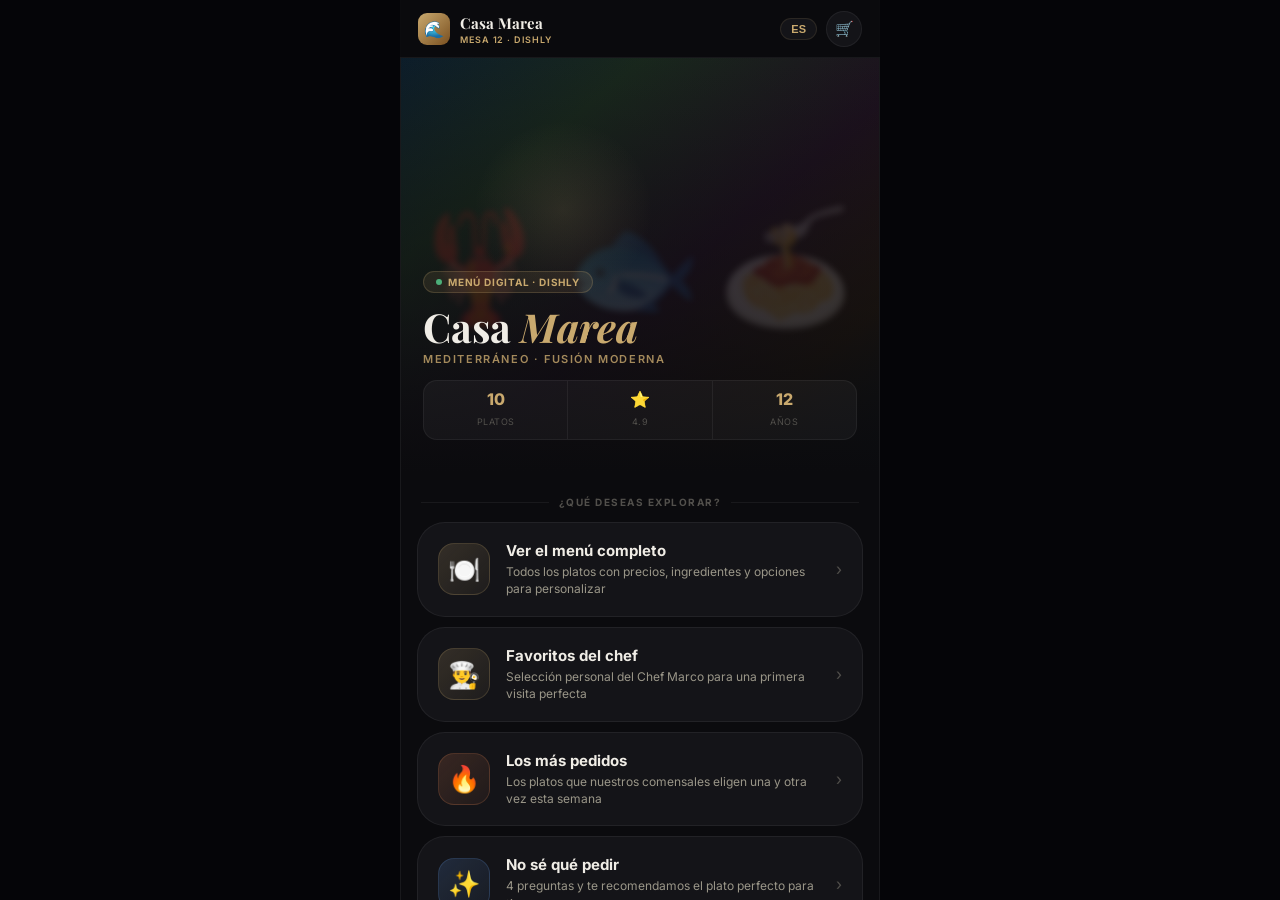
==== index.html @ 5c320f02 "Add files via upload" ====
<!DOCTYPE html>
<html lang="es">
<head>
  <meta charset="UTF-8">
  <meta name="viewport" content="width=device-width, initial-scale=1.0, maximum-scale=1.0, user-scalable=no">
  <title>Dishly · Casa Marea — Pitch</title>
  <link rel="preconnect" href="https://fonts.googleapis.com">
  <link href="https://fonts.googleapis.com/css2?family=Inter:wght@300;400;500;600;700;800&family=Playfair+Display:ital,wght@0,600;0,700;1,600;1,700&display=swap" rel="stylesheet">
  <style>
    :root {
      --bg:       #0B0B0E;
      --card:     #141418;
      --hover:    #1A1A20;
      --raised:   #1E1E26;
      --gold:     #C9A96E;
      --gold-lt:  #DFC08C;
      --gold-dk:  #A07840;
      --t1:       #F0EDE6;
      --t2:       #9A9688;
      --t3:       #52504C;
      --green:    #4CAF79;
      --orange:   #E08050;
      --red:      #E05C5C;
      --blue:     #6096E0;
      --bdr:      rgba(201,169,110,0.13);
      --bdr-s:    rgba(255,255,255,0.06);
      --shadow:   0 6px 28px rgba(0,0,0,0.5);
      --rsm: 8px; --rmd: 14px; --rlg: 20px; --rxl: 28px;
      --ease:   cubic-bezier(0.4,0,0.2,1);
      --spring: cubic-bezier(0.34,1.4,0.64,1);
      --hh: 58px;
      --mw: 480px;
    }
    *, *::before, *::after { margin:0; padding:0; box-sizing:border-box; }
    html { -webkit-tap-highlight-color:transparent; }
    body {
      font-family:'Inter',-apple-system,BlinkMacSystemFont,sans-serif;
      background:var(--bg); color:var(--t1);
      min-height:100vh; overflow-x:hidden;
    }

    /* ── App shell ── */
    .app {
      max-width:var(--mw); margin:0 auto;
      min-height:100vh; position:relative;
      background:var(--bg); overflow:hidden;
    }
    @media(min-width:600px) {
      .app { border-left:1px solid var(--bdr-s); border-right:1px solid var(--bdr-s); }
      body { background:#050508; }
    }

    /* ── Header ── */
    .hdr {
      position:fixed; top:0; left:50%; transform:translateX(-50%);
      width:100%; max-width:var(--mw); height:var(--hh);
      background:rgba(11,11,14,0.94);
      backdrop-filter:blur(24px); -webkit-backdrop-filter:blur(24px);
      border-bottom:1px solid var(--bdr-s);
      z-index:100; display:flex; align-items:center;
      justify-content:space-between; padding:0 18px;
    }
    .hdr-left { display:flex; align-items:center; gap:10px; cursor:pointer; }
    .hdr-back {
      width:32px; height:32px; border-radius:50%;
      border:1px solid var(--bdr-s); background:none;
      color:var(--t2); font-size:16px; cursor:pointer;
      display:none; align-items:center; justify-content:center;
      transition:all .2s; flex-shrink:0;
    }
    .hdr-back.visible { display:flex; }
    .hdr-back:hover { border-color:var(--gold); color:var(--gold); }
    .hdr-logo {
      width:32px; height:32px; border-radius:9px;
      background:linear-gradient(135deg,#C9A96E,#7A5020);
      display:flex; align-items:center; justify-content:center;
      font-size:16px; flex-shrink:0;
    }
    .hdr-name {
      font-family:'Playfair Display',serif;
      font-size:15px; font-weight:700; color:var(--t1);
    }
    .hdr-sub {
      font-size:9px; font-weight:600; color:var(--gold);
      letter-spacing:.9px; text-transform:uppercase; margin-top:1px;
    }
    .hdr-right { display:flex; align-items:center; gap:9px; }
    .lang-btn {
      background:var(--card); border:1px solid var(--bdr);
      border-radius:20px; padding:4px 10px;
      font-size:11px; font-weight:700; color:var(--gold);
      cursor:pointer; transition:all .2s;
    }
    .lang-btn:hover { background:var(--gold); color:var(--bg); }
    .cart-btn {
      position:relative; background:var(--card);
      border:1px solid var(--bdr-s); border-radius:50%;
      width:36px; height:36px;
      display:flex; align-items:center; justify-content:center;
      cursor:pointer; font-size:15px; transition:all .2s;
    }
    .cart-btn:hover { border-color:var(--gold); }
    .cart-badge {
      position:absolute; top:-4px; right:-4px;
      background:var(--gold); color:var(--bg);
      font-size:9px; font-weight:800;
      width:16px; height:16px; border-radius:50%;
      display:none; align-items:center; justify-content:center;
    }
    .cart-badge.on { display:flex; animation:pop .3s var(--spring); }

    /* ── Page system ── */
    .page {
      position:absolute; inset:0;
      padding-top:var(--hh); padding-bottom:20px;
      overflow-y:auto; overflow-x:hidden;
      transition:transform .32s var(--ease), opacity .32s var(--ease);
      min-height:100vh;
      -webkit-overflow-scrolling:touch;
    }
    .page.hidden       { transform:translateX(100%); opacity:0; pointer-events:none; }
    .page.hidden-left  { transform:translateX(-30%); opacity:0; pointer-events:none; }
    .page.active       { transform:translateX(0);   opacity:1; pointer-events:all; }

    /* ════════════════════════════════════════
       PAGE: INDEX (La carta)
    ════════════════════════════════════════ */
    #page-index {}

    /* Cover hero */
    .cover {
      position:relative; min-height:46vh;
      display:flex; flex-direction:column;
      justify-content:flex-end; padding:0 22px 32px;
      overflow:hidden;
    }
    .cover-bg {
      position:absolute; inset:0;
      background:linear-gradient(140deg,#0d1f2d 0%,#1a2a1e 25%,#1f1220 55%,#251a10 80%,#0f1a20 100%);
    }
    .cover-bg::after {
      content:''; position:absolute; inset:0;
      background:linear-gradient(180deg,rgba(11,11,14,.1) 0%,rgba(11,11,14,.55) 60%,var(--bg) 100%);
    }
    .cover-art {
      position:absolute; inset:0;
      display:flex; align-items:center; justify-content:center;
      font-size:110px; opacity:.14; filter:blur(3px);
      user-select:none; letter-spacing:16px;
    }
    .cover-glow {
      position:absolute; top:15%; left:15%;
      width:180px; height:180px; border-radius:50%;
      background:radial-gradient(circle,rgba(201,169,110,.13) 0%,transparent 70%);
    }
    .cover-content { position:relative; z-index:2; }
    .cover-tag {
      display:inline-flex; align-items:center; gap:6px;
      background:rgba(201,169,110,.1); border:1px solid rgba(201,169,110,.22);
      border-radius:20px; padding:4px 12px;
      font-size:10px; font-weight:700; color:var(--gold);
      letter-spacing:.8px; text-transform:uppercase; margin-bottom:12px;
    }
    .cover-dot { width:6px; height:6px; background:var(--green); border-radius:50%; }
    .cover-title {
      font-family:'Playfair Display',serif;
      font-size:40px; font-weight:700; line-height:1.08;
      color:var(--t1); margin-bottom:4px;
    }
    .cover-title em { color:var(--gold); font-style:italic; }
    .cover-cuisine {
      font-size:11px; font-weight:600; color:var(--gold);
      letter-spacing:1.6px; text-transform:uppercase;
      opacity:.8; margin-bottom:14px;
    }
    .cover-stats {
      display:flex; gap:0;
      background:rgba(255,255,255,.04);
      border:1px solid var(--bdr-s); border-radius:var(--rmd);
      overflow:hidden;
    }
    .cover-stat {
      flex:1; padding:10px 8px; text-align:center;
      border-right:1px solid var(--bdr-s);
    }
    .cover-stat:last-child { border-right:none; }
    .cover-stat-val { font-size:16px; font-weight:800; color:var(--gold); display:block; line-height:1; margin-bottom:2px; }
    .cover-stat-lbl { font-size:9px; color:var(--t3); letter-spacing:.5px; text-transform:uppercase; }

    /* Index label */
    .index-label {
      padding:24px 20px 14px;
      display:flex; align-items:center; gap:10px;
    }
    .index-label-line {
      flex:1; height:1px; background:var(--bdr-s);
    }
    .index-label-text {
      font-size:10px; font-weight:700; color:var(--t3);
      letter-spacing:1.5px; text-transform:uppercase;
      white-space:nowrap;
    }

    /* Option cards — the "carta" */
    .options-list {
      padding:0 16px; display:flex; flex-direction:column; gap:10px;
      padding-bottom:32px;
    }
    .opt-card {
      background:var(--card); border:1px solid var(--bdr-s);
      border-radius:var(--rxl); padding:18px 20px;
      display:flex; align-items:center; gap:16px;
      cursor:pointer; transition:all .22s var(--ease);
      position:relative; overflow:hidden;
      text-decoration:none;
    }
    .opt-card::before {
      content:''; position:absolute;
      inset:0; opacity:0;
      background:linear-gradient(135deg,rgba(201,169,110,.06),rgba(201,169,110,.02));
      transition:opacity .22s;
    }
    .opt-card:hover::before, .opt-card:active::before { opacity:1; }
    .opt-card:hover { border-color:var(--bdr); transform:translateY(-1px); box-shadow:var(--shadow); }
    .opt-card:active { transform:translateY(0) scale(.99); }

    .opt-icon {
      width:52px; height:52px; border-radius:16px;
      display:flex; align-items:center; justify-content:center;
      font-size:26px; flex-shrink:0;
    }
    .opt-icon.gold  { background:linear-gradient(135deg,rgba(201,169,110,.18),rgba(201,169,110,.06)); border:1px solid rgba(201,169,110,.2); }
    .opt-icon.blue  { background:linear-gradient(135deg,rgba(96,150,224,.18),rgba(96,150,224,.06));   border:1px solid rgba(96,150,224,.2); }
    .opt-icon.green { background:linear-gradient(135deg,rgba(76,175,121,.18),rgba(76,175,121,.06));   border:1px solid rgba(76,175,121,.2); }
    .opt-icon.orange{ background:linear-gradient(135deg,rgba(224,128,80,.18),rgba(224,128,80,.06));   border:1px solid rgba(224,128,80,.2); }
    .opt-icon.purple{ background:linear-gradient(135deg,rgba(160,100,224,.18),rgba(160,100,224,.06)); border:1px solid rgba(160,100,224,.2); }

    .opt-text { flex:1; }
    .opt-title { font-size:15px; font-weight:700; color:var(--t1); margin-bottom:3px; }
    .opt-desc  { font-size:12px; color:var(--t2); line-height:1.45; }

    .opt-arrow {
      font-size:16px; color:var(--t3); flex-shrink:0;
      transition:transform .2s, color .2s;
    }
    .opt-card:hover .opt-arrow { transform:translateX(3px); color:var(--gold); }

    /* Dishly footer on index */
    .index-footer {
      margin:0 16px 24px;
      background:linear-gradient(135deg,rgba(201,169,110,.07),rgba(201,169,110,.02));
      border:1px solid var(--bdr); border-radius:var(--rxl);
      padding:16px 20px; display:flex; align-items:center; gap:14px;
    }
    .index-footer-ic { font-size:22px; }
    .index-footer-text {}
    .index-footer-title { font-size:12px; font-weight:700; color:var(--gold); margin-bottom:2px; }
    .index-footer-sub   { font-size:11px; color:var(--t2); line-height:1.4; }

    /* ════════════════════════════════════════
       PAGE HEADER (back + title)
    ════════════════════════════════════════ */
    .page-header {
      padding:24px 20px 16px;
      border-bottom:1px solid var(--bdr-s);
      margin-bottom:4px;
    }
    .page-lbl  { font-size:10px; font-weight:700; color:var(--gold); letter-spacing:1.5px; text-transform:uppercase; margin-bottom:5px; }
    .page-title{ font-family:'Playfair Display',serif; font-size:24px; font-weight:700; color:var(--t1); line-height:1.2; }
    .page-sub  { font-size:13px; color:var(--t2); line-height:1.6; margin-top:5px; }

    /* ════════════════════════════════════════
       PAGE: MENU
    ════════════════════════════════════════ */
    .cats {
      overflow-x:auto; scrollbar-width:none;
      padding:16px 20px 0; margin-bottom:20px;
    }
    .cats::-webkit-scrollbar { display:none; }
    .cats-inner { display:flex; gap:7px; width:max-content; }
    .cat {
      background:var(--card); border:1px solid var(--bdr-s);
      border-radius:20px; padding:7px 14px;
      font-size:12px; font-weight:500; color:var(--t2);
      cursor:pointer; transition:all .18s var(--ease); white-space:nowrap;
    }
    .cat:hover { border-color:var(--bdr); color:var(--t1); }
    .cat.on { background:var(--gold); border-color:var(--gold); color:#0B0B0E; font-weight:700; }

    .dishes { padding:0 16px 24px; display:grid; gap:14px; }
    @media(min-width:480px) { .dishes { grid-template-columns:1fr 1fr; } }

    .dc {
      background:var(--card); border:1px solid var(--bdr-s);
      border-radius:var(--rlg); overflow:hidden;
      transition:all .22s var(--ease);
    }
    .dc:hover { border-color:var(--bdr); box-shadow:var(--shadow); }
    .dc.sold  { opacity:.48; }
    .dc-img   { width:100%; height:160px; position:relative; overflow:hidden; }
    .dc-img-inner {
      width:100%; height:100%;
      display:flex; align-items:center; justify-content:center;
      font-size:58px; transition:transform .4s var(--ease); user-select:none;
    }
    .dc:hover .dc-img-inner { transform:scale(1.06); }
    .avail-badge {
      position:absolute; top:10px; right:10px;
      border-radius:20px; padding:3px 9px;
      font-size:10px; font-weight:700; letter-spacing:.3px;
    }
    .av-ok   { background:rgba(76,175,121,.18); color:var(--green); border:1px solid rgba(76,175,121,.28); }
    .av-last { background:rgba(224,128,80,.18); color:var(--orange); border:1px solid rgba(224,128,80,.28); }
    .av-sold { background:rgba(224,92,92,.18);  color:var(--red);    border:1px solid rgba(224,92,92,.28); }
    .dc-body { padding:13px; }
    .dc-tags { display:flex; flex-wrap:wrap; gap:5px; margin-bottom:8px; }
    .dtag { font-size:9px; font-weight:700; padding:3px 7px; border-radius:5px; letter-spacing:.4px; text-transform:uppercase; }
    .t-chef  { background:rgba(201,169,110,.14); color:var(--gold);   border:1px solid rgba(201,169,110,.28); }
    .t-pop   { background:rgba(224,128,80,.14);  color:var(--orange); border:1px solid rgba(224,128,80,.28); }
    .t-hot   { background:rgba(224,80,80,.14);   color:#E05050;       border:1px solid rgba(224,80,80,.28); }
    .t-gf    { background:rgba(76,175,121,.14);  color:var(--green);  border:1px solid rgba(76,175,121,.28); }
    .t-veg   { background:rgba(130,200,90,.14);  color:#82C85A;       border:1px solid rgba(130,200,90,.28); }
    .t-new   { background:rgba(96,150,224,.14);  color:var(--blue);   border:1px solid rgba(96,150,224,.28); }
    .dc-name { font-family:'Playfair Display',serif; font-size:16px; font-weight:700; color:var(--t1); margin-bottom:4px; line-height:1.2; }
    .dc-desc { font-size:12px; color:var(--t2); line-height:1.5; margin-bottom:12px; }
    .dc-foot { display:flex; align-items:center; justify-content:space-between; }
    .dc-price{ font-size:18px; font-weight:700; color:var(--gold); }
    .dc-price sub { font-size:10px; font-weight:400; color:var(--t2); vertical-align:baseline; }
    .dc-acts { display:flex; gap:7px; }
    .btn-ghost-sm {
      background:none; border:1px solid var(--bdr-s); color:var(--t2);
      border-radius:var(--rsm); padding:7px 11px;
      font-size:11px; font-weight:500; cursor:pointer;
      transition:all .18s; font-family:inherit;
    }
    .btn-ghost-sm:hover { border-color:var(--gold); color:var(--gold); }
    .btn-gold-sm {
      background:var(--gold); border:none; color:#0B0B0E;
      border-radius:var(--rsm); padding:7px 13px;
      font-size:11px; font-weight:800; cursor:pointer;
      transition:all .18s; display:flex; align-items:center; gap:4px; font-family:inherit;
    }
    .btn-gold-sm:hover  { background:var(--gold-lt); }
    .btn-gold-sm:active { transform:scale(.95); }
    .btn-gold-sm:disabled { background:var(--t3); cursor:not-allowed; transform:none; }
    .btn-gold-sm.pulse  { animation:addpulse .35s var(--spring); }
    @keyframes addpulse { 0%{transform:scale(1)} 50%{transform:scale(1.2)} 100%{transform:scale(1)} }

    /* ════════════════════════════════════════
       PAGE: CHEF FAVS
    ════════════════════════════════════════ */
    .chef-banner {
      margin:0 16px 18px;
      background:linear-gradient(135deg,rgba(201,169,110,.1),rgba(201,169,110,.04));
      border:1px solid var(--bdr); border-radius:var(--rxl);
      padding:20px; display:flex; align-items:center; gap:14px;
    }
    .chef-ava {
      width:50px; height:50px; border-radius:50%; flex-shrink:0;
      background:linear-gradient(135deg,#C9A96E,#7A5020);
      display:flex; align-items:center; justify-content:center; font-size:24px;
    }
    .chef-nm  { font-weight:700; font-size:13px; color:var(--t1); margin-bottom:3px; }
    .chef-msg { font-size:11px; color:var(--t2); line-height:1.5; font-style:italic; }
    .chef-dishes { padding:0 16px 24px; display:flex; flex-direction:column; gap:12px; }
    .chef-card {
      background:var(--card); border:1px solid var(--bdr);
      border-radius:var(--rlg); overflow:hidden;
      display:flex; transition:all .22s var(--ease); cursor:pointer;
    }
    .chef-card:hover { border-color:var(--gold-dk); box-shadow:0 4px 20px rgba(201,169,110,.14); transform:translateY(-1px); }
    .chef-card-img {
      width:96px; height:96px; flex-shrink:0;
      display:flex; align-items:center; justify-content:center; font-size:40px;
    }
    .chef-card-body { padding:14px 16px; flex:1; display:flex; flex-direction:column; justify-content:space-between; }
    .chef-card-name { font-family:'Playfair Display',serif; font-size:15px; font-weight:700; color:var(--t1); margin-bottom:3px; }
    .chef-card-desc { font-size:11px; color:var(--t2); line-height:1.45; }
    .chef-card-foot { display:flex; align-items:center; justify-content:space-between; margin-top:10px; }
    .chef-card-price{ font-size:16px; font-weight:700; color:var(--gold); }

    /* ════════════════════════════════════════
       PAGE: POPULAR
    ════════════════════════════════════════ */
    .popular-grid { padding:0 16px 24px; display:grid; grid-template-columns:1fr 1fr; gap:12px; }
    .pop-card {
      background:var(--card); border:1px solid var(--bdr-s);
      border-radius:var(--rmd); overflow:hidden;
      cursor:pointer; transition:all .22s var(--ease);
    }
    .pop-card:hover { border-color:var(--bdr); transform:translateY(-2px); }
    .pop-img  { height:100px; display:flex; align-items:center; justify-content:center; font-size:46px; }
    .pop-body { padding:10px 12px 12px; }
    .pop-rank { font-size:9px; font-weight:800; color:var(--gold); letter-spacing:.8px; text-transform:uppercase; margin-bottom:3px; }
    .pop-name { font-size:13px; font-weight:700; color:var(--t1); margin-bottom:4px; line-height:1.2; }
    .pop-price{ font-size:14px; font-weight:700; color:var(--gold); }
    .pop-add  { display:block; width:100%; background:none; border:1px solid var(--bdr-s); border-radius:var(--rsm); padding:7px; font-size:11px; font-weight:600; color:var(--t2); cursor:pointer; transition:all .18s; margin-top:8px; font-family:inherit; }
    .pop-add:hover { border-color:var(--gold); color:var(--gold); }

    /* ════════════════════════════════════════
       PAGE: RECOMMENDATION
    ════════════════════════════════════════ */
    .rec-wrap { padding:0 16px 32px; }
    .rec-intro {
      background:linear-gradient(135deg,rgba(201,169,110,.08),rgba(201,169,110,.03));
      border:1px solid var(--bdr); border-radius:var(--rxl);
      padding:22px; margin-bottom:24px; text-align:center;
    }
    .rec-intro-ic   { font-size:36px; display:block; margin-bottom:10px; }
    .rec-intro-title{ font-family:'Playfair Display',serif; font-size:20px; font-weight:700; color:var(--t1); margin-bottom:6px; }
    .rec-intro-sub  { font-size:13px; color:var(--t2); line-height:1.6; }
    .rec-prog { display:flex; gap:5px; margin-bottom:24px; }
    .rec-dot  { flex:1; height:3px; border-radius:3px; background:var(--card); transition:background .3s; }
    .rec-dot.done { background:var(--gold); }
    .rec-step { display:none; }
    .rec-step.on { display:block; animation:slideIn .3s var(--ease); }
    @keyframes slideIn { from{opacity:0;transform:translateY(10px)} to{opacity:1;transform:translateY(0)} }
    .rec-q    { font-family:'Playfair Display',serif; font-size:21px; font-weight:700; color:var(--t1); line-height:1.25; margin-bottom:6px; }
    .rec-hint { font-size:13px; color:var(--t2); margin-bottom:20px; }
    .opts     { display:grid; grid-template-columns:1fr 1fr; gap:9px; }
    .opt-btn  {
      background:var(--card); border:2px solid var(--bdr-s);
      border-radius:var(--rmd); padding:14px 10px;
      cursor:pointer; transition:all .2s var(--ease);
      text-align:center; font-family:inherit;
    }
    .opt-btn:hover { border-color:var(--bdr); background:var(--hover); }
    .opt-btn.on    { border-color:var(--gold); background:rgba(201,169,110,.08); }
    .opt-ic { font-size:24px; display:block; margin-bottom:6px; }
    .opt-lb { font-size:12px; font-weight:600; color:var(--t1); }
    .rec-nav { display:flex; gap:10px; margin-top:22px; }
    .btn-back-rec {
      background:none; border:1px solid var(--bdr-s);
      border-radius:var(--rmd); padding:12px 16px;
      font-size:13px; font-weight:500; color:var(--t2);
      cursor:pointer; transition:all .18s; font-family:inherit;
    }
    .btn-back-rec:hover { border-color:var(--bdr); color:var(--t1); }
    .btn-next {
      flex:1; background:var(--gold); border:none;
      border-radius:var(--rmd); padding:13px;
      font-size:14px; font-weight:700; color:#0B0B0E;
      cursor:pointer; transition:all .2s; font-family:inherit;
    }
    .btn-next:hover { background:var(--gold-lt); }
    .rec-results { display:none; }
    .rec-results.on { display:block; animation:slideIn .35s var(--ease); }
    .res-hdr { text-align:center; padding:6px 0 20px; }
    .res-em  { font-size:42px; display:block; margin-bottom:10px; }
    .res-ttl { font-family:'Playfair Display',serif; font-size:20px; font-weight:700; color:var(--t1); margin-bottom:6px; }
    .res-sub { font-size:13px; color:var(--t2); line-height:1.6; }
    .res-card {
      background:var(--card); border:1px solid var(--bdr);
      border-radius:var(--rlg); padding:14px;
      display:flex; gap:12px; margin-bottom:10px; align-items:flex-start;
    }
    .res-img   { width:56px; height:56px; border-radius:var(--rsm); flex-shrink:0; display:flex; align-items:center; justify-content:center; font-size:32px; }
    .res-info  { flex:1; }
    .res-match { font-size:10px; font-weight:700; color:var(--gold); letter-spacing:.5px; margin-bottom:3px; }
    .res-nm    { font-family:'Playfair Display',serif; font-size:15px; font-weight:700; color:var(--t1); margin-bottom:3px; }
    .res-why   { font-size:11px; color:var(--t2); line-height:1.5; }
    .res-price { font-size:13px; font-weight:700; color:var(--gold); margin-top:6px; }
    .btn-retry {
      width:100%; background:none; border:1px solid var(--bdr-s);
      border-radius:var(--rlg); padding:13px;
      font-size:13px; font-weight:600; color:var(--t2);
      cursor:pointer; transition:all .18s; font-family:inherit; margin-top:8px;
    }
    .btn-retry:hover { border-color:var(--gold); color:var(--gold); }

    /* ════════════════════════════════════════
       PAGE: DISHLY (business)
    ════════════════════════════════════════ */
    .biz-content { padding:0 16px 32px; }
    .biz-intro { text-align:center; padding:10px 0 24px; }
    .biz-brand { font-size:12px; font-weight:800; color:var(--gold); letter-spacing:2px; text-transform:uppercase; display:block; margin-bottom:10px; }
    .biz-tagline { font-family:'Playfair Display',serif; font-size:22px; font-weight:700; color:var(--t1); margin-bottom:10px; line-height:1.2; }
    .biz-sub { font-size:13px; color:var(--t2); line-height:1.65; }
    .feats { display:grid; grid-template-columns:1fr 1fr; gap:10px; margin:20px 0 24px; }
    .feat { background:var(--card); border:1px solid var(--bdr-s); border-radius:var(--rmd); padding:15px; }
    .feat-ic  { font-size:22px; display:block; margin-bottom:7px; }
    .feat-ttl { font-size:13px; font-weight:700; color:var(--t1); margin-bottom:4px; }
    .feat-dsc { font-size:11px; color:var(--t2); line-height:1.5; }
    .biz-cta {
      background:linear-gradient(135deg,rgba(201,169,110,.1),rgba(201,169,110,.04));
      border:1px solid var(--bdr); border-radius:var(--rxl); padding:24px; text-align:center;
    }
    .biz-cta-title{ font-size:16px; font-weight:700; color:var(--t1); margin-bottom:7px; }
    .biz-cta-sub  { font-size:13px; color:var(--t2); line-height:1.6; margin-bottom:16px; }
    .biz-badge { display:inline-flex; align-items:center; gap:7px; background:rgba(201,169,110,.08); border:1px solid var(--bdr); border-radius:20px; padding:8px 16px; font-size:11px; font-weight:700; color:var(--gold); letter-spacing:.5px; }

    /* ════════════════════════════════════════
       BUTTONS
    ════════════════════════════════════════ */
    .btn-primary {
      display:flex; align-items:center; justify-content:center; gap:8px;
      width:100%; background:var(--gold); border:none; color:#0B0B0E;
      border-radius:var(--rlg); padding:15px 22px;
      font-size:15px; font-weight:700; cursor:pointer;
      transition:all .2s var(--ease); font-family:inherit;
    }
    .btn-primary:hover { background:var(--gold-lt); transform:translateY(-1px); }

    /* ════════════════════════════════════════
       MODAL
    ════════════════════════════════════════ */
    .m-ov {
      position:fixed; inset:0; background:rgba(0,0,0,.82);
      z-index:200; display:none; align-items:flex-end; justify-content:center;
    }
    .m-ov.on { display:flex; animation:ovIn .22s var(--ease); }
    @keyframes ovIn { from{opacity:0} to{opacity:1} }
    .m-sheet {
      background:var(--card); border-radius:var(--rxl) var(--rxl) 0 0;
      width:100%; max-width:var(--mw); max-height:92vh; overflow-y:auto;
      animation:shUp .35s var(--spring);
    }
    @keyframes shUp { from{transform:translateY(100%)} to{transform:translateY(0)} }
    .m-handle { width:36px; height:4px; background:rgba(255,255,255,.12); border-radius:2px; margin:12px auto 0; }
    .m-d-img   { height:200px; display:flex; align-items:center; justify-content:center; font-size:76px; position:relative; }
    .m-close   { position:absolute; top:12px; right:12px; width:32px; height:32px; border-radius:50%; background:rgba(0,0,0,.5); border:none; color:#fff; font-size:17px; cursor:pointer; display:flex; align-items:center; justify-content:center; }
    .m-body    { padding:18px 22px 40px; }
    .m-meta    { display:flex; align-items:flex-start; justify-content:space-between; margin-bottom:12px; }
    .m-name    { font-family:'Playfair Display',serif; font-size:21px; font-weight:700; color:var(--t1); flex:1; margin-right:12px; line-height:1.2; }
    .m-price   { font-size:21px; font-weight:700; color:var(--gold); white-space:nowrap; }
    .m-desc    { font-size:13px; color:var(--t2); line-height:1.65; margin-bottom:18px; }
    .m-lbl     { font-size:10px; font-weight:700; color:var(--t3); letter-spacing:1.2px; text-transform:uppercase; margin-bottom:9px; }
    .chips     { display:flex; flex-wrap:wrap; gap:6px; margin-bottom:18px; }
    .chip      { border-radius:20px; padding:5px 12px; font-size:11px; color:var(--t2); background:var(--raised); border:1px solid var(--bdr-s); }
    .chip.alg  { background:rgba(224,92,92,.08); color:var(--red); border-color:rgba(224,92,92,.2); }
    .m-pills   { display:flex; gap:9px; margin-bottom:18px; }
    .mpill     { flex:1; background:var(--raised); border:1px solid var(--bdr-s); border-radius:var(--rsm); padding:9px 10px; text-align:center; }
    .mpill-lbl { font-size:9px; color:var(--t3); text-transform:uppercase; letter-spacing:.6px; margin-bottom:3px; }
    .mpill-val { font-size:12px; font-weight:600; color:var(--t1); }
    .c-opts    { display:flex; flex-direction:column; gap:7px; margin-bottom:18px; }
    .c-opt     { display:flex; align-items:center; gap:10px; background:var(--raised); border:1px solid var(--bdr-s); border-radius:var(--rsm); padding:11px 13px; cursor:pointer; transition:border-color .18s; }
    .c-opt:hover { border-color:var(--gold); }
    .c-opt input { accent-color:var(--gold); width:15px; height:15px; }
    .c-opt-lbl { font-size:12px; color:var(--t2); }
    .pairing   { background:linear-gradient(135deg,rgba(201,169,110,.09),rgba(201,169,110,.03)); border:1px solid var(--bdr); border-radius:var(--rmd); padding:13px 15px; margin-bottom:22px; }
    .pairing-lbl { font-size:10px; font-weight:700; color:var(--gold); letter-spacing:.8px; text-transform:uppercase; margin-bottom:5px; }
    .pairing-txt { font-size:12px; color:var(--t2); line-height:1.55; }
    .btn-add-full { width:100%; background:var(--gold); border:none; border-radius:var(--rlg); padding:16px; font-size:15px; font-weight:700; color:#0B0B0E; cursor:pointer; transition:all .2s; font-family:inherit; }
    .btn-add-full:hover { background:var(--gold-lt); }

    /* ════════════════════════════════════════
       CART
    ════════════════════════════════════════ */
    .cart-ov { position:fixed; inset:0; background:rgba(0,0,0,.75); z-index:300; display:none; align-items:flex-end; justify-content:center; }
    .cart-ov.on { display:flex; animation:ovIn .22s; }
    .cart-draw { background:var(--card); border-radius:var(--rxl) var(--rxl) 0 0; width:100%; max-width:var(--mw); max-height:82vh; overflow-y:auto; padding:18px 20px 40px; animation:shUp .3s var(--spring); }
    .cart-hdr  { display:flex; align-items:center; justify-content:space-between; margin-bottom:18px; padding-bottom:14px; border-bottom:1px solid var(--bdr-s); }
    .cart-ttl  { font-family:'Playfair Display',serif; font-size:19px; font-weight:700; color:var(--t1); }
    .cart-x    { width:30px; height:30px; background:var(--raised); border:1px solid var(--bdr-s); border-radius:50%; display:flex; align-items:center; justify-content:center; cursor:pointer; font-size:15px; color:var(--t2); }
    .cart-empty-wrap { text-align:center; padding:36px 0; }
    .cart-empty-ic { font-size:44px; display:block; margin-bottom:11px; }
    .cart-empty-tx { font-size:14px; color:var(--t2); }
    .cart-items { display:flex; flex-direction:column; gap:9px; margin-bottom:18px; }
    .ci        { display:flex; align-items:center; gap:11px; background:var(--raised); border:1px solid var(--bdr-s); border-radius:var(--rmd); padding:11px; }
    .ci-img    { font-size:28px; flex-shrink:0; }
    .ci-info   { flex:1; }
    .ci-nm     { font-size:13px; font-weight:600; color:var(--t1); margin-bottom:3px; }
    .ci-pr     { font-size:12px; font-weight:600; color:var(--gold); }
    .ci-qty    { display:flex; align-items:center; gap:7px; }
    .qty-btn   { width:26px; height:26px; border-radius:50%; border:1px solid var(--bdr); background:none; color:var(--t1); font-size:14px; cursor:pointer; display:flex; align-items:center; justify-content:center; transition:all .18s; }
    .qty-btn:hover { border-color:var(--gold); color:var(--gold); }
    .qty-n     { font-size:13px; font-weight:600; color:var(--t1); min-width:18px; text-align:center; }
    .cart-sum  { border-top:1px solid var(--bdr-s); padding-top:14px; margin-bottom:16px; }
    .csum-row  { display:flex; justify-content:space-between; font-size:13px; color:var(--t2); margin-bottom:7px; }
    .csum-row.tot { font-size:17px; font-weight:700; color:var(--t1); margin-top:10px; }
    .csum-row.tot span:last-child { color:var(--gold); }
    .btn-checkout { width:100%; background:var(--gold); border:none; border-radius:var(--rlg); padding:16px; font-size:15px; font-weight:700; color:#0B0B0E; cursor:pointer; transition:all .2s; font-family:inherit; margin-bottom:9px; }
    .btn-checkout:hover { background:var(--gold-lt); }
    .cart-disc { font-size:10px; color:var(--t3); text-align:center; line-height:1.55; }

    /* ════════════════════════════════════════
       PAYMENT & TOAST
    ════════════════════════════════════════ */
    #pay-screen { position:fixed; inset:0; background:var(--bg); z-index:400; display:none; flex-direction:column; align-items:center; justify-content:center; text-align:center; padding:40px 30px; }
    #pay-screen.on { display:flex; animation:slideIn .4s var(--ease); }
    .pay-ic  { font-size:68px; margin-bottom:18px; }
    .pay-ttl { font-family:'Playfair Display',serif; font-size:24px; font-weight:700; color:var(--t1); margin-bottom:10px; }
    .pay-tx  { font-size:14px; color:var(--t2); line-height:1.65; margin-bottom:22px; }
    .pay-box { background:var(--card); border:1px solid var(--bdr); border-radius:var(--rlg); padding:16px 20px; font-size:12px; color:var(--t2); line-height:1.6; margin-bottom:24px; max-width:320px; }
    .pay-box strong { color:var(--t1); }

    .toast { position:fixed; top:70px; left:50%; z-index:600; transform:translateX(-50%) translateY(-14px); background:#1C1C26; border:1px solid var(--bdr); border-radius:30px; padding:10px 18px; display:flex; align-items:center; gap:9px; font-size:12px; font-weight:600; color:var(--t1); opacity:0; pointer-events:none; white-space:nowrap; transition:all .28s var(--spring); box-shadow:0 8px 24px rgba(0,0,0,.5); }
    .toast.on { opacity:1; transform:translateX(-50%) translateY(0); }

    @keyframes pop   { from{transform:scale(0)} to{transform:scale(1)} }
    @keyframes shake {
      0%,100%{transform:translateX(0)}
      20%{transform:translateX(-6px)}
      40%{transform:translateX(6px)}
      60%{transform:translateX(-4px)}
      80%{transform:translateX(4px)}
    }

    /* ════════════════════════════════════════
       PAGE: DISHLY — PITCH COMERCIAL
    ════════════════════════════════════════ */
    .biz-hero {
      background:linear-gradient(160deg,rgba(160,100,224,.12),rgba(201,169,110,.08),rgba(160,100,224,.04));
      border-bottom:1px solid var(--bdr-s);
      padding:28px 20px 26px; text-align:center;
    }
    .biz-hero-badge {
      display:inline-flex; align-items:center; gap:6px;
      background:rgba(160,100,224,.12); border:1px solid rgba(160,100,224,.28);
      border-radius:20px; padding:5px 14px;
      font-size:10px; font-weight:700; color:#c084fc;
      letter-spacing:.8px; text-transform:uppercase; margin-bottom:14px;
    }
    .biz-hero-title {
      font-family:'Playfair Display',serif;
      font-size:22px; font-weight:700; color:var(--t1);
      line-height:1.22; margin-bottom:10px;
    }
    .biz-hero-sub {
      font-size:13px; color:var(--t2); line-height:1.65; margin-bottom:20px;
    }
    .pitch-block { padding:22px 20px 0; }
    .pitch-label {
      font-size:9px; font-weight:800; color:var(--gold);
      letter-spacing:1.8px; text-transform:uppercase; margin-bottom:6px;
    }
    .pitch-title {
      font-family:'Playfair Display',serif;
      font-size:18px; font-weight:700; color:var(--t1);
      line-height:1.25; margin-bottom:10px;
    }
    .pitch-text { font-size:13px; color:var(--t2); line-height:1.65; }
    .pitch-divider { height:1px; background:var(--bdr-s); margin:22px 20px 0; }
    .prob-list { display:flex; flex-direction:column; gap:8px; margin-top:4px; }
    .prob-item {
      display:flex; align-items:flex-start; gap:10px;
      background:var(--card); border:1px solid rgba(224,92,92,.14);
      border-radius:var(--rmd); padding:12px 14px;
    }
    .prob-icon { font-size:16px; flex-shrink:0; margin-top:1px; }
    .prob-text { font-size:12px; color:var(--t2); line-height:1.5; }
    .feature-wrap { display:flex; flex-wrap:wrap; gap:7px; margin-top:4px; }
    .ftag {
      background:var(--card); border:1px solid var(--bdr-s);
      border-radius:20px; padding:5px 12px;
      font-size:11px; font-weight:500; color:var(--t2);
    }
    .ftag.active {
      background:rgba(201,169,110,.08); border-color:rgba(201,169,110,.25);
      color:var(--gold);
    }
    .integration-note {
      background:rgba(96,150,224,.07); border:1px solid rgba(96,150,224,.2);
      border-radius:var(--rmd); padding:13px 15px; margin-top:14px;
      font-size:11px; color:var(--t2); line-height:1.6;
    }
    .integration-note strong { color:var(--blue); }
    .benefit-list { display:flex; flex-direction:column; gap:12px; margin-top:4px; }
    .benefit-item { display:flex; align-items:flex-start; gap:10px; }
    .benefit-ic { color:var(--green); font-size:15px; flex-shrink:0; margin-top:2px; font-weight:700; }
    .benefit-text { font-size:13px; color:var(--t1); line-height:1.45; font-weight:600; }
    .benefit-sub  { font-size:11px; color:var(--t2); margin-top:2px; line-height:1.5; }
    .levels-wrap { display:flex; flex-direction:column; gap:10px; margin-top:14px; }
    .level-card {
      background:var(--card); border:1px solid var(--bdr-s);
      border-radius:var(--rlg); overflow:hidden;
    }
    .level-card.featured {
      border-color:rgba(201,169,110,.3);
      background:linear-gradient(135deg,rgba(201,169,110,.06),var(--card));
    }
    .level-hdr {
      padding:13px 16px 10px;
      display:flex; align-items:center; justify-content:space-between;
      border-bottom:1px solid var(--bdr-s);
    }
    .level-name { font-size:14px; font-weight:800; color:var(--t1); }
    .level-badge-tag {
      font-size:9px; font-weight:700; padding:3px 9px;
      border-radius:10px; letter-spacing:.5px; text-transform:uppercase;
    }
    .lbt-base    { background:rgba(150,150,150,.12); color:var(--t2);  border:1px solid var(--bdr-s); }
    .lbt-pro     { background:rgba(201,169,110,.12); color:var(--gold); border:1px solid rgba(201,169,110,.25); }
    .lbt-premium { background:rgba(160,100,224,.12); color:#c084fc;     border:1px solid rgba(160,100,224,.25); }
    .level-items { padding:12px 16px 14px; display:flex; flex-direction:column; gap:6px; }
    .level-item { display:flex; align-items:center; gap:8px; font-size:12px; color:var(--t2); }
    .level-item::before { content:'·'; color:var(--gold); font-size:16px; line-height:1; flex-shrink:0; }
    .steps-list { display:flex; flex-direction:column; gap:0; margin-top:14px; }
    .step-item  { display:flex; gap:14px; padding-bottom:20px; position:relative; }
    .step-item:last-child { padding-bottom:0; }
    .step-num {
      width:30px; height:30px; border-radius:50%; flex-shrink:0;
      background:rgba(201,169,110,.12); border:1px solid rgba(201,169,110,.28);
      display:flex; align-items:center; justify-content:center;
      font-size:12px; font-weight:800; color:var(--gold); position:relative; z-index:1;
    }
    .step-num::after {
      content:''; position:absolute; top:100%; left:50%; transform:translateX(-50%);
      width:1px; height:20px; background:var(--bdr-s);
    }
    .step-item:last-child .step-num::after { display:none; }
    .step-text { font-size:13px; color:var(--t2); line-height:1.55; padding-top:5px; }
    .biz-final-cta {
      margin:22px 16px 36px;
      background:linear-gradient(135deg,rgba(160,100,224,.1),rgba(201,169,110,.07));
      border:1px solid rgba(160,100,224,.22);
      border-radius:var(--rxl); padding:26px 20px; text-align:center;
    }
    .biz-final-title {
      font-family:'Playfair Display',serif;
      font-size:20px; font-weight:700; color:var(--t1);
      line-height:1.25; margin-bottom:8px;
    }
    .biz-final-sub { font-size:13px; color:var(--t2); line-height:1.65; margin-bottom:20px; }
    .btn-secondary {
      display:flex; align-items:center; justify-content:center; gap:8px;
      width:100%; background:none; border:1px solid var(--bdr);
      color:var(--t1); border-radius:var(--rlg); padding:14px 22px;
      font-size:14px; font-weight:600; cursor:pointer;
      transition:all .2s var(--ease); font-family:inherit; margin-top:9px;
    }
    .btn-secondary:hover { border-color:var(--gold); color:var(--gold); }
  </style>
</head>
<body>
<div class="app">

  <!-- ══════════ HEADER ══════════ -->
  <header class="hdr">
    <div class="hdr-left">
      <button class="hdr-back" id="hdr-back" onclick="goIndex()">←</button>
      <div class="hdr-logo" onclick="goIndex()" style="cursor:pointer">🌊</div>
      <div onclick="goIndex()" style="cursor:pointer">
        <div class="hdr-name">Casa Marea</div>
        <div class="hdr-sub" id="hdr-sub">Mesa 12 · Dishly</div>
      </div>
    </div>
    <div class="hdr-right">
      <button class="lang-btn" id="lang-btn" onclick="toggleLang()">ES</button>
      <div class="cart-btn" onclick="openCart()">
        🛒
        <div class="cart-badge" id="cart-badge">0</div>
      </div>
    </div>
  </header>

  <!-- ══════════ PAGE: INDEX ══════════ -->
  <div class="page active" id="page-index">

    <!-- Cover -->
    <div class="cover">
      <div class="cover-bg"></div>
      <div class="cover-art">🦞🐟🍝</div>
      <div class="cover-glow"></div>
      <div class="cover-content">
        <div class="cover-tag"><span class="cover-dot"></span>Menú digital · Dishly</div>
        <h1 class="cover-title">Casa <em>Marea</em></h1>
        <div class="cover-cuisine">Mediterráneo · Fusión moderna</div>
        <div class="cover-stats">
          <div class="cover-stat"><span class="cover-stat-val">10</span><span class="cover-stat-lbl">Platos</span></div>
          <div class="cover-stat"><span class="cover-stat-val">⭐</span><span class="cover-stat-lbl">4.9</span></div>
          <div class="cover-stat"><span class="cover-stat-val">12</span><span class="cover-stat-lbl">Años</span></div>
        </div>
      </div>
    </div>

    <!-- Index divider -->
    <div class="index-label">
      <div class="index-label-line"></div>
      <div class="index-label-text">¿Qué deseas explorar?</div>
      <div class="index-label-line"></div>
    </div>

    <!-- Option cards -->
    <div class="options-list">

      <div class="opt-card" onclick="goPage('page-menu')">
        <div class="opt-icon gold">🍽️</div>
        <div class="opt-text">
          <div class="opt-title">Ver el menú completo</div>
          <div class="opt-desc">Todos los platos con precios, ingredientes y opciones para personalizar</div>
        </div>
        <span class="opt-arrow">›</span>
      </div>

      <div class="opt-card" onclick="goPage('page-chef')">
        <div class="opt-icon gold">👨‍🍳</div>
        <div class="opt-text">
          <div class="opt-title">Favoritos del chef</div>
          <div class="opt-desc">Selección personal del Chef Marco para una primera visita perfecta</div>
        </div>
        <span class="opt-arrow">›</span>
      </div>

      <div class="opt-card" onclick="goPage('page-popular')">
        <div class="opt-icon orange">🔥</div>
        <div class="opt-text">
          <div class="opt-title">Los más pedidos</div>
          <div class="opt-desc">Los platos que nuestros comensales eligen una y otra vez esta semana</div>
        </div>
        <span class="opt-arrow">›</span>
      </div>

      <div class="opt-card" onclick="goPage('page-rec')">
        <div class="opt-icon blue">✨</div>
        <div class="opt-text">
          <div class="opt-title">No sé qué pedir</div>
          <div class="opt-desc">4 preguntas y te recomendamos el plato perfecto para ti</div>
        </div>
        <span class="opt-arrow">›</span>
      </div>

    </div>

    <!-- Tarjeta Dishly visible — versión pitch/presentación -->
    <div class="options-list" style="padding-top:0;padding-bottom:0">
      <div class="opt-card" onclick="goPage('page-biz')" style="border-color:rgba(160,100,224,.28);background:linear-gradient(135deg,rgba(160,100,224,.07),rgba(160,100,224,.02))">
        <div class="opt-icon purple">🏢</div>
        <div class="opt-text">
          <div class="opt-title">¿Tienes un restaurante?</div>
          <div class="opt-desc">Descubre cómo Dishly puede transformar tu experiencia de menú</div>
        </div>
        <span class="opt-arrow">›</span>
      </div>
    </div>

    <!-- Footer pitch destacado -->
    <div style="margin:14px 16px 28px;background:linear-gradient(135deg,rgba(201,169,110,.1),rgba(201,169,110,.04));border:1px solid var(--bdr);border-radius:var(--rxl);padding:18px 20px;display:flex;align-items:center;gap:14px">
      <span style="font-size:24px">⚡</span>
      <div>
        <div style="font-size:12px;font-weight:800;color:var(--gold);letter-spacing:.8px;text-transform:uppercase;margin-bottom:3px">Powered by Dishly</div>
        <div style="font-size:11px;color:var(--t2);line-height:1.5">Menú QR interactivo · Recomendaciones IA · Conexión al POS del restaurante</div>
      </div>
    </div>

  </div><!-- /page-index -->

  <!-- ══════════ PAGE: MENÚ ══════════ -->
  <div class="page hidden" id="page-menu">
    <div class="page-header">
      <div class="page-lbl">🍽️ Nuestra carta</div>
      <div class="page-title">El menú completo</div>
      <div class="page-sub">Cocina mediterránea · fusión moderna · ingredientes de temporada</div>
    </div>
    <div class="cats">
      <div class="cats-inner" id="cats-inner">
        <div class="cat on" data-cat="todos">🌟 Todos</div>
        <div class="cat" data-cat="entradas">🥗 Entradas</div>
        <div class="cat" data-cat="principales">🍽️ Principales</div>
        <div class="cat" data-cat="mariscos">🦞 Mariscos</div>
        <div class="cat" data-cat="carnes">🥩 Carnes</div>
        <div class="cat" data-cat="vegetariano">🌿 Vegetariano</div>
        <div class="cat" data-cat="bebidas">🍷 Bebidas</div>
        <div class="cat" data-cat="postres">🍮 Postres</div>
      </div>
    </div>
    <div class="dishes" id="dishes-grid"></div>
  </div>

  <!-- ══════════ PAGE: CHEF ══════════ -->
  <div class="page hidden" id="page-chef">
    <div class="page-header">
      <div class="page-lbl">👨‍🍳 Selección especial</div>
      <div class="page-title">Favoritos del chef</div>
      <div class="page-sub">Seleccionados por el Chef Marco para una primera visita perfecta.</div>
    </div>
    <div class="chef-banner">
      <div class="chef-ava">👨‍🍳</div>
      <div>
        <div class="chef-nm">Chef Marco Herrera</div>
        <div class="chef-msg">"Técnica europea, alma mediterránea y sabor latino sin disculpas."</div>
      </div>
    </div>
    <div class="chef-dishes" id="chef-list"></div>
  </div>

  <!-- ══════════ PAGE: POPULAR ══════════ -->
  <div class="page hidden" id="page-popular">
    <div class="page-header">
      <div class="page-lbl">🔥 Tendencias</div>
      <div class="page-title">Los más pedidos</div>
      <div class="page-sub">Platos que nuestros comensales eligen una y otra vez esta semana.</div>
    </div>
    <div class="popular-grid" id="pop-grid"></div>
  </div>

  <!-- ══════════ PAGE: RECOMENDACIÓN ══════════ -->
  <div class="page hidden" id="page-rec">
    <div class="page-header">
      <div class="page-lbl">✨ Dishly AI</div>
      <div class="page-title">No sé qué pedir</div>
      <div class="page-sub">Cuatro preguntas, una recomendación perfecta para ti.</div>
    </div>
    <div class="rec-wrap">

      <div class="rec-intro">
        <span class="rec-intro-ic">🎯</span>
        <div class="rec-intro-title">Tu plato ideal en 4 pasos</div>
        <div class="rec-intro-sub">Cuéntanos qué te apetece y encontramos el plato perfecto según tus preferencias.</div>
      </div>

      <div class="rec-prog" id="rec-prog">
        <div class="rec-dot" id="dot-0"></div>
        <div class="rec-dot" id="dot-1"></div>
        <div class="rec-dot" id="dot-2"></div>
        <div class="rec-dot" id="dot-3"></div>
      </div>

      <div class="rec-step on" id="rs-0">
        <div class="rec-q">¿Qué prefieres hoy?</div>
        <div class="rec-hint">El estado de ánimo de tu paladar</div>
        <div class="opts">
          <button class="opt-btn" data-key="mood" data-val="ligero"     onclick="selectOpt(this)"><span class="opt-ic">🥗</span><span class="opt-lb">Algo ligero</span></button>
          <button class="opt-btn" data-key="mood" data-val="fuerte"     onclick="selectOpt(this)"><span class="opt-ic">💪</span><span class="opt-lb">Algo fuerte</span></button>
          <button class="opt-btn" data-key="mood" data-val="fresco"     onclick="selectOpt(this)"><span class="opt-ic">🌿</span><span class="opt-lb">Algo fresco</span></button>
          <button class="opt-btn" data-key="mood" data-val="indulgente" onclick="selectOpt(this)"><span class="opt-ic">✨</span><span class="opt-lb">Indulgente</span></button>
        </div>
        <div class="rec-nav"><button class="btn-next" onclick="recNext(1)">Siguiente →</button></div>
      </div>

      <div class="rec-step" id="rs-1">
        <div class="rec-q">¿Proteína principal?</div>
        <div class="rec-hint">Para afinar tu recomendación</div>
        <div class="opts">
          <button class="opt-btn" data-key="protein" data-val="carne"       onclick="selectOpt(this)"><span class="opt-ic">🥩</span><span class="opt-lb">Carne</span></button>
          <button class="opt-btn" data-key="protein" data-val="mariscos"    onclick="selectOpt(this)"><span class="opt-ic">🦞</span><span class="opt-lb">Mariscos</span></button>
          <button class="opt-btn" data-key="protein" data-val="pollo"       onclick="selectOpt(this)"><span class="opt-ic">🍗</span><span class="opt-lb">Pollo</span></button>
          <button class="opt-btn" data-key="protein" data-val="vegetariano" onclick="selectOpt(this)"><span class="opt-ic">🌱</span><span class="opt-lb">Vegetariano</span></button>
        </div>
        <div class="rec-nav">
          <button class="btn-back-rec" onclick="recBack(0)">← Atrás</button>
          <button class="btn-next" onclick="recNext(2)">Siguiente →</button>
        </div>
      </div>

      <div class="rec-step" id="rs-2">
        <div class="rec-q">¿Tienes alergias?</div>
        <div class="rec-hint" style="display:flex;align-items:center;gap:6px">
          <span style="font-size:13px">⚠️</span>
          Filtro de seguridad — obligatorio responder
        </div>
        <div class="opts" style="grid-template-columns:1fr 1fr 1fr">
          <button class="opt-btn" data-key="allergy" data-val="gluten"   onclick="selectMulti(this);clearAllergyError()"><span class="opt-ic">🌾</span><span class="opt-lb">Gluten</span></button>
          <button class="opt-btn" data-key="allergy" data-val="lacteos"  onclick="selectMulti(this);clearAllergyError()"><span class="opt-ic">🧀</span><span class="opt-lb">Lácteos</span></button>
          <button class="opt-btn" data-key="allergy" data-val="mariscos" onclick="selectMulti(this);clearAllergyError()"><span class="opt-ic">🦐</span><span class="opt-lb">Mariscos</span></button>
          <button class="opt-btn" data-key="allergy" data-val="huevo"    onclick="selectMulti(this);clearAllergyError()"><span class="opt-ic">🥚</span><span class="opt-lb">Huevo</span></button>
          <button class="opt-btn" data-key="allergy" data-val="frutos"   onclick="selectMulti(this);clearAllergyError()"><span class="opt-ic">🥜</span><span class="opt-lb">Frutos secos</span></button>
          <button class="opt-btn" data-key="allergy" data-val="soja"     onclick="selectMulti(this);clearAllergyError()"><span class="opt-ic">🫘</span><span class="opt-lb">Soja</span></button>
        </div>
        <div style="margin-top:10px;position:relative">
          <input type="text" id="allergy-custom"
            placeholder="Otra alergia no listada (escríbela aquí)"
            oninput="onAllergyCustomInput()"
            style="width:100%;background:var(--card);border:1px solid var(--bdr-s);border-radius:var(--rmd);
                   padding:12px 14px;font-size:13px;color:var(--t1);font-family:inherit;
                   outline:none;transition:border-color .18s"
            onfocus="this.style.borderColor='var(--gold)'"
            onblur="this.style.borderColor='var(--bdr-s)'">
        </div>
        <button class="opt-btn" data-key="allergy" data-val="ninguna"
          onclick="selectAllergyNinguna(this)"
          style="margin-top:9px;width:100%;display:flex;align-items:center;justify-content:center;gap:8px;padding:12px">
          <span class="opt-ic" style="font-size:18px;margin:0">✅</span>
          <span class="opt-lb">No tengo ninguna alergia</span>
        </button>
        <div id="allergy-error"
          style="display:none;background:rgba(224,92,92,.1);border:1px solid rgba(224,92,92,.3);
                 border-radius:var(--rmd);padding:11px 14px;margin-top:10px;
                 font-size:12px;color:var(--red);align-items:center;gap:8px">
          ⚠️ Por favor, indica si tienes alergias antes de continuar. Es un filtro de seguridad.
        </div>
        <div class="rec-nav" style="margin-top:14px">
          <button class="btn-back-rec" onclick="recBack(1)">← Atrás</button>
          <button class="btn-next" onclick="validateAllergyAndNext()">Siguiente →</button>
        </div>
      </div>

      <div class="rec-step" id="rs-3">
        <div class="rec-q">¿Te gusta el picante?</div>
        <div class="rec-hint">Ajustamos la recomendación a tu gusto</div>
        <div class="opts">
          <button class="opt-btn" data-key="spice" data-val="no"   onclick="selectOpt(this)"><span class="opt-ic">😌</span><span class="opt-lb">Sin picante</span></button>
          <button class="opt-btn" data-key="spice" data-val="medio" onclick="selectOpt(this)"><span class="opt-ic">🌶️</span><span class="opt-lb">Medio</span></button>
          <button class="opt-btn" data-key="spice" data-val="alto"  onclick="selectOpt(this)"><span class="opt-ic">🔥</span><span class="opt-lb">Alto</span></button>
        </div>
        <div class="rec-nav">
          <button class="btn-back-rec" onclick="recBack(2)">← Atrás</button>
          <button class="btn-next" onclick="showResults()">Ver mi recomendación ✨</button>
        </div>
      </div>

      <div class="rec-results" id="rec-results">
        <div class="res-hdr">
          <span class="res-em">🎯</span>
          <div class="res-ttl">Tu recomendación</div>
          <div class="res-sub">Basado en tus preferencias y restricciones:</div>
        </div>
        <div id="results-ideal" style="margin-bottom:6px"></div>
        <div id="results-alt-wrap" style="display:none">
          <div style="display:flex;align-items:center;gap:10px;margin:18px 0 12px">
            <div style="flex:1;height:1px;background:var(--bdr-s)"></div>
            <span style="font-size:10px;font-weight:700;color:var(--t3);letter-spacing:1px;text-transform:uppercase;white-space:nowrap">También podrías disfrutar</span>
            <div style="flex:1;height:1px;background:var(--bdr-s)"></div>
          </div>
          <div id="results-alt"></div>
        </div>
        <button class="btn-retry" onclick="resetRec()">↩ Volver a intentar</button>
      </div>

    </div>
  </div><!-- /page-rec -->

  <!-- ══════════ PAGE: DISHLY (pitch comercial) ══════════ -->
  <div class="page hidden" id="page-biz">

    <!-- Hero comercial -->
    <div class="biz-hero">
      <div class="biz-hero-badge">Menú QR · Recomendaciones · POS-ready</div>
      <div class="biz-hero-title">Convierte tu menú QR en una experiencia que vende mejor</div>
      <div class="biz-hero-sub">Dishly ayuda a restaurantes a presentar sus platos de forma visual, guiar al cliente al ordenar y conectar el menú con el sistema que ya usan.</div>
      <button class="btn-primary" style="max-width:280px;margin:0 auto" onclick="bizToast()">Solicitar demo personalizada</button>
    </div>

    <div class="biz-content" style="padding-bottom:0">

      <!-- El problema -->
      <div class="pitch-block">
        <div class="pitch-label">El problema</div>
        <div class="pitch-title">El problema con muchos menús QR</div>
        <div class="prob-list">
          <div class="prob-item"><span class="prob-icon">📄</span><span class="prob-text">Muchos solo abren un PDF difícil de leer en el celular.</span></div>
          <div class="prob-item"><span class="prob-icon">🤷</span><span class="prob-text">El cliente no siempre sabe qué pedir, y el menú no lo ayuda.</span></div>
          <div class="prob-item"><span class="prob-icon">👁️</span><span class="prob-text">Los platos clave no se destacan frente a opciones menos rentables.</span></div>
          <div class="prob-item"><span class="prob-icon">❌</span><span class="prob-text">El menú no siempre refleja qué productos están agotados.</span></div>
        </div>
      </div>

      <div class="pitch-divider"></div>

      <!-- La solución -->
      <div class="pitch-block">
        <div class="pitch-label">La solución</div>
        <div class="pitch-title">La solución Dishly</div>
        <p class="pitch-text">Dishly transforma el menú QR en una experiencia visual e interactiva. El cliente puede explorar platos por categoría, recibir recomendaciones personalizadas, revisar ingredientes y alérgenos, y avanzar hacia el sistema de pedido o pago del restaurante — sin fricciones y sin descargar nada.</p>
      </div>

      <div class="pitch-divider"></div>

      <!-- Qué ve el cliente -->
      <div class="pitch-block">
        <div class="pitch-label">Para el cliente final</div>
        <div class="pitch-title">Qué ve el cliente</div>
        <div class="feature-wrap">
          <span class="ftag active">Menú por categorías</span>
          <span class="ftag active">Detalle de platos</span>
          <span class="ftag active">Ingredientes</span>
          <span class="ftag active">Alérgenos</span>
          <span class="ftag active">Recomendaciones</span>
          <span class="ftag active">Favoritos del chef</span>
          <span class="ftag active">Platos populares</span>
          <span class="ftag active">Carrito</span>
          <span class="ftag active">Redirección al sistema del restaurante</span>
        </div>
      </div>

      <div class="pitch-divider"></div>

      <!-- Qué controla el restaurante -->
      <div class="pitch-block">
        <div class="pitch-label">Para el dueño del restaurante</div>
        <div class="pitch-title">Qué controla el restaurante</div>
        <div class="feature-wrap">
          <span class="ftag">Platos y precios</span>
          <span class="ftag">Categorías</span>
          <span class="ftag">Disponibilidad</span>
          <span class="ftag">Productos agotados</span>
          <span class="ftag">Platos destacados</span>
          <span class="ftag">Promociones</span>
          <span class="ftag">Idiomas</span>
          <span class="ftag">Alérgenos</span>
          <span class="ftag">Flujo de redirección</span>
          <span class="ftag">Analytics según plan</span>
        </div>
      </div>

      <div class="pitch-divider"></div>

      <!-- Integración -->
      <div class="pitch-block">
        <div class="pitch-label">Integración</div>
        <div class="pitch-title">No reemplaza tu sistema: lo complementa</div>
        <p class="pitch-text">Dishly puede funcionar como una capa visual encima del flujo actual del restaurante. Puede redirigir al POS, sistema de pago, página de orden, WhatsApp, formulario o cualquier flujo que el restaurante ya utilice.</p>
        <div class="integration-note"><strong>Nota sobre esta demo:</strong> El botón final simula una redirección. En una implementación real, se configuraría según el sistema y las necesidades del restaurante.</div>
      </div>

      <div class="pitch-divider"></div>

      <!-- Beneficios -->
      <div class="pitch-block">
        <div class="pitch-label">Beneficios</div>
        <div class="pitch-title">Beneficios principales</div>
        <div class="benefit-list">
          <div class="benefit-item">
            <span class="benefit-ic">✓</span>
            <div><div class="benefit-text">Mejor experiencia del cliente</div><div class="benefit-sub">El menú visual facilita la exploración y puede reducir la fricción al ordenar.</div></div>
          </div>
          <div class="benefit-item">
            <span class="benefit-ic">✓</span>
            <div><div class="benefit-text">Menos fricción al ordenar</div><div class="benefit-sub">El flujo guiado hace más visible qué pedir, incluso en la primera visita.</div></div>
          </div>
          <div class="benefit-item">
            <span class="benefit-ic">✓</span>
            <div><div class="benefit-text">Mayor visibilidad de platos clave</div><div class="benefit-sub">Permite destacar los platos que el restaurante quiere priorizar.</div></div>
          </div>
          <div class="benefit-item">
            <span class="benefit-ic">✓</span>
            <div><div class="benefit-text">Mejor manejo de disponibilidad</div><div class="benefit-sub">El cliente ve en tiempo real qué está disponible y qué no.</div></div>
          </div>
          <div class="benefit-item">
            <span class="benefit-ic">✓</span>
            <div><div class="benefit-text">Más confianza con alérgenos visibles</div><div class="benefit-sub">Los ingredientes y alérgenos visibles generan confianza antes de ordenar.</div></div>
          </div>
          <div class="benefit-item">
            <span class="benefit-ic">✓</span>
            <div><div class="benefit-text">Datos útiles sobre interés en platos</div><div class="benefit-sub">Analytics que pueden ayudar a entender qué platos generan más atención.</div></div>
          </div>
        </div>
        <div class="integration-note" style="background:rgba(201,169,110,.05);border-color:rgba(201,169,110,.18)">Dishly puede ayudar, facilita y hace más visible — los resultados dependen del restaurante, el menú y el contexto operativo de cada negocio.</div>
      </div>

      <div class="pitch-divider"></div>

      <!-- Niveles -->
      <div class="pitch-block">
        <div class="pitch-label">Planes disponibles</div>
        <div class="pitch-title">Niveles disponibles</div>
        <p class="pitch-text">Sin precios publicados — cada implementación se cotiza según el restaurante, el volumen y los requerimientos específicos.</p>
        <div class="levels-wrap">
          <div class="level-card">
            <div class="level-hdr">
              <div class="level-name">Base</div>
              <span class="level-badge-tag lbt-base">Punto de entrada</span>
            </div>
            <div class="level-items">
              <div class="level-item">Menú QR visual</div>
              <div class="level-item">Categorías y detalle de platos</div>
              <div class="level-item">Ingredientes y alérgenos</div>
              <div class="level-item">Actualización básica de contenido</div>
              <div class="level-item">Redirección simple al sistema del restaurante</div>
            </div>
          </div>
          <div class="level-card featured">
            <div class="level-hdr">
              <div class="level-name">Pro</div>
              <span class="level-badge-tag lbt-pro">Recomendado</span>
            </div>
            <div class="level-items">
              <div class="level-item">Todo lo del Base</div>
              <div class="level-item">Recomendaciones guiadas</div>
              <div class="level-item">Favoritos del chef y platos populares</div>
              <div class="level-item">Gestión de disponibilidad y agotados</div>
              <div class="level-item">Mejor flujo de redirección</div>
            </div>
          </div>
          <div class="level-card">
            <div class="level-hdr">
              <div class="level-name">Premium</div>
              <span class="level-badge-tag lbt-premium">Avanzado</span>
            </div>
            <div class="level-items">
              <div class="level-item">Todo lo del Pro</div>
              <div class="level-item">Analytics avanzados</div>
              <div class="level-item">Promociones inteligentes</div>
              <div class="level-item">Recomendaciones más personalizadas</div>
              <div class="level-item">Múltiples ubicaciones</div>
              <div class="level-item">Panel de gestión más completo</div>
            </div>
          </div>
        </div>
      </div>

      <div class="pitch-divider"></div>

      <!-- Implementación -->
      <div class="pitch-block">
        <div class="pitch-label">Proceso</div>
        <div class="pitch-title">Cómo se implementa</div>
        <div class="steps-list">
          <div class="step-item">
            <div class="step-num">1</div>
            <div class="step-text">El restaurante comparte su menú actual.</div>
          </div>
          <div class="step-item">
            <div class="step-num">2</div>
            <div class="step-text">Se configura la experiencia visual de Dishly con los colores, logo, platos y categorías del restaurante.</div>
          </div>
          <div class="step-item">
            <div class="step-num">3</div>
            <div class="step-text">Se conecta o redirige al sistema actual del restaurante (POS, pago, WhatsApp, formulario, etc.).</div>
          </div>
          <div class="step-item">
            <div class="step-num">4</div>
            <div class="step-text">El cliente escanea el QR y usa el menú — sin descargar nada.</div>
          </div>
        </div>
      </div>

      <div class="pitch-divider"></div>

      <!-- Personalizable -->
      <div class="pitch-block" style="padding-bottom:22px">
        <div class="pitch-label">Flexibilidad</div>
        <div class="pitch-title">Personalizable para cada restaurante</div>
        <div class="feature-wrap">
          <span class="ftag active">Logo propio</span>
          <span class="ftag active">Colores de marca</span>
          <span class="ftag active">Categorías personalizadas</span>
          <span class="ftag active">Idiomas</span>
          <span class="ftag active">Platos destacados</span>
          <span class="ftag active">Promociones</span>
          <span class="ftag active">Alérgenos</span>
          <span class="ftag active">Disponibilidad</span>
          <span class="ftag active">Flujo de pedido o pago</span>
          <span class="ftag active">Múltiples ubicaciones</span>
        </div>
      </div>

    </div><!-- /biz-content -->

    <!-- CTA final -->
    <div class="biz-final-cta">
      <div class="biz-final-title">¿Quieres ver cómo se vería con tu restaurante?</div>
      <div class="biz-final-sub">Podemos preparar una demo personalizada usando el estilo, menú y flujo actual de tu restaurante.</div>
      <button class="btn-primary" onclick="bizToast()">Solicitar demo personalizada</button>
      <button class="btn-secondary" onclick="bizToast()">💬 Hablar con Dishly</button>
    </div>

  </div><!-- /page-biz -->

</div><!-- /app -->

<!-- ══════════ MODAL ══════════ -->
<div class="m-ov" id="m-ov" onclick="if(event.target===this)closeModal()">
  <div class="m-sheet">
    <div class="m-handle"></div>
    <div class="m-d-img" id="m-img">
      <button class="m-close" onclick="closeModal()">✕</button>
    </div>
    <div class="m-body">
      <div class="m-meta"><div class="m-name" id="m-name"></div><div class="m-price" id="m-price"></div></div>
      <div class="m-desc" id="m-desc"></div>
      <div class="m-lbl">Ingredientes</div><div class="chips" id="m-ingredients"></div>
      <div class="m-lbl">Alérgenos</div><div class="chips" id="m-allergens"></div>
      <div class="m-pills" id="m-pills"></div>
      <div class="m-lbl">Personaliza tu pedido</div>
      <div class="c-opts" id="m-custom"></div>
      <div class="pairing" id="m-pairing"></div>
      <button class="btn-add-full" id="m-add-btn" onclick="addFromModal()">🛒 &nbsp;Agregar al pedido</button>
    </div>
  </div>
</div>

<!-- ══════════ CART ══════════ -->
<div class="cart-ov" id="cart-ov" onclick="if(event.target===this)closeCart()">
  <div class="cart-draw">
    <div class="cart-hdr">
      <div class="cart-ttl">🛒 Tu pedido</div>
      <div class="cart-x" onclick="closeCart()">✕</div>
    </div>
    <div id="cart-body"></div>
  </div>
</div>

<!-- ══════════ PAYMENT ══════════ -->
<div id="pay-screen">
  <div class="pay-ic">🔗</div>
  <div class="pay-ttl">Redirigiendo al sistema del restaurante…</div>
  <p class="pay-tx">Tu pedido ha sido enviado a Casa Marea.<br>El personal lo procesará en instantes.</p>
  <div class="pay-box"><strong>Nota:</strong> Dishly no procesa pagos. Redirige al sistema de cobro que el restaurante ya utiliza.</div>
  <button class="btn-primary" style="max-width:260px;margin:0 auto" onclick="closePay()">← Volver al menú</button>
</div>

<div class="toast" id="toast-el"></div>

<script>
'use strict';

/* ─── DATA ─────────────────────────── */
const DISHES = [
  { id:1,  name:'Branzino a la Parrilla',    price:34, cats:['principales','mariscos'],            desc:'Corvina mediterránea a las brasas con mantequilla de hierbas provenzales y limón Meyer confitado.',       long:'Branzino salvaje del Mediterráneo cocinado a la parrilla de carbón con técnica de mariposa. Terminado con mantequilla de hierbas provenzales, tiras de limón Meyer confitado y aceite de oliva prensado en frío. Sobre puré de coliflor ahumado.',     ingredients:['Branzino salvaje','Limón Meyer','Aceite de oliva virgen','Tomillo','Romero','Ajo negro','Puré de coliflor'], allergens:['Pescado'],                         spice:0, time:'22 min', tags:['chef','gf'],      avail:'available', chefFav:true,  popular:false, pairing:'Albariño Rías Baixas · Notas cítricas que elevan el pescado.',           customs:['Sin ajo negro','Extra limón','Sin mantequilla'],              bg:'linear-gradient(140deg,#0d3044 0%,#1a5a7a 55%,#0a2535 100%)', em:'🐟' },
  { id:2,  name:'Risotto de Langosta',        price:39, cats:['principales','mariscos'],            desc:'Arroz carnaroli mantecado con bisque de langosta, medallón entero y aceite de trufa blanca.',             long:'Arroz carnaroli DOP cocinado en bisque de langosta reducido durante 4 horas, montado con parmigiano reggiano 36 meses y mantequilla de Normandía. Coronado con medallón de langosta del Atlántico y aceite de trufa blanca.',                          ingredients:['Arroz carnaroli','Langosta Atlántica','Bisque de langosta','Parmigiano 36m','Mantequilla Normandía','Trufa blanca'], allergens:['Mariscos','Lácteos'],             spice:0, time:'28 min', tags:['chef','pop'],     avail:'available', chefFav:true,  popular:true,  pairing:'Chardonnay Borgoña · Su untuosidad complementa el bisque.',              customs:['Sin trufa','Extra medallón (+$8)','Sin parmesano'],           bg:'linear-gradient(140deg,#3a1f00 0%,#7a4810 55%,#2a1500 100%)', em:'🦞' },
  { id:3,  name:'Tacos de Short Rib',         price:24, cats:['principales','carnes'],              desc:'Short rib braseado 12h en mole oscuro, tortilla de maíz azul con salsa macha y cilantro fresco.',         long:'Costilla de res braseada 12 horas en mole oscuro de 38 ingredientes. Desmenuzada a mano en tortilla de maíz azul tostada al momento, aguacate crema, salsa macha artesanal y cebolla morada en escabeche.',                                             ingredients:['Short rib 72h','Tortilla maíz azul','Mole oscuro','Aguacate crema','Salsa macha','Cebolla morada'], allergens:['Gluten (tortilla)'],                              spice:2, time:'15 min', tags:['pop','hot'],      avail:'available', chefFav:false, popular:true,  pairing:'Mezcal Joven o Modelo Negra · El humo abraza el mole.',                  customs:['Sin salsa macha','Extra cebolla','Sin cilantro'],             bg:'linear-gradient(140deg,#2a0800 0%,#6a2010 55%,#1a0500 100%)', em:'🌮' },
  { id:4,  name:'Burrata con Tomates Asados', price:18, cats:['entradas','vegetariano'],            desc:'Burrata fresca de Puglia sobre tomates cherry asados a fuego lento, pesto de albahaca y focaccia.',         long:'Burrata di Andria importada de Puglia, sobre cama de tomates cherry asados 90 minutos con ajo, tomillo y azúcar morena. Pesto de albahaca genovesa, piñones tostados y focaccia horneada cada mañana.',                                                  ingredients:['Burrata di Andria','Tomates cherry','Pesto albahaca','Piñones','Focaccia artesanal','Fleur de sel'], allergens:['Lácteos','Gluten','Nueces (piñones)'],              spice:0, time:'10 min', tags:['veg','new'],      avail:'available', chefFav:false, popular:false, pairing:'Prosecco DOC · La acidez equilibra la cremosidad de la burrata.',         customs:['Sin focaccia','Extra pesto','Sin piñones'],                   bg:'linear-gradient(140deg,#2a1a00 0%,#7a5020 55%,#3a2500 100%)', em:'🧀' },
  { id:5,  name:'Pasta Trufada',              price:29, cats:['principales'],                       desc:'Tagliolini al huevo con crema de trufa negra Périgord, parmesano añejo y láminas frescas de temporada.',  long:'Tagliolini artesanal con huevo de campo y harina 00, salteado en crema sedosa de trufa negra Périgord. Parmigiano reggiano 24 meses rallado en mesa y láminas frescas de trufa de temporada.',                                                           ingredients:['Tagliolini de huevo','Trufa negra Périgord','Parmigiano 24m','Mantequilla','Crema'], allergens:['Gluten','Huevo','Lácteos'],                                    spice:0, time:'18 min', tags:['chef'],           avail:'last',      chefFav:false, popular:true,  pairing:'Barolo 2018 · El tanino envuelve la trufa con elegancia.',               customs:['Sin crema','Extra trufa (+$6)','Sin parmesano'],              bg:'linear-gradient(140deg,#1a1000 0%,#503010 55%,#0f0800 100%)', em:'🍝' },
  { id:6,  name:'Salmón Miso Citrus',         price:31, cats:['principales','mariscos'],            desc:'Salmón atlántico marinado 48h en miso blanco y yuzu, a la parrilla con jengibre encurtido y ponzu.',       long:'Salmón atlántico marinado 48 horas en miso shiro, sake, mirin y yuzu. A la parrilla de piedra volcánica, sobre puré de edamame con encurtido de jengibre rosa y reducción de ponzu.',                                                                    ingredients:['Salmón atlántico','Miso shiro','Yuzu','Mirin','Edamame','Ponzu','Jengibre encurtido'], allergens:['Pescado','Soja'],                                              spice:1, time:'20 min', tags:['gf','pop'],      avail:'available', chefFav:true,  popular:true,  pairing:'Sauvignon Blanc Marlborough · Los cítricos amplifican el miso.',          customs:['Sin jengibre','Extra ponzu','Sin alga'],                      bg:'linear-gradient(140deg,#001a1a 0%,#10506a 55%,#001030 100%)', em:'🍣' },
  { id:7,  name:'Bowl Mediterráneo',          price:22, cats:['principales','vegetariano','entradas'], desc:'Quinoa tricolor, garbanzos especiados, verduras asadas, hummus artesanal y tahini con menta.',          long:'Quinoa tricolor sobre hummus de garbanzo tunecino. Verduras de temporada asadas, garbanzos especiados con comino y pimentón, tabulé de perejil y tahini con menta fresca.',                                                                               ingredients:['Quinoa tricolor','Garbanzo','Hummus artesanal','Verduras asadas','Tahini','Menta','Tabulé'], allergens:['Sésamo (tahini)'],                                        spice:0, time:'12 min', tags:['veg','gf','new'], avail:'available', chefFav:false, popular:false, pairing:'Rosado de Provenza · Fresco y floral para equilibrar las especias.',      customs:['Sin tahini','Extra hummus','Sin garbanzos','Con feta (+$3)'], bg:'linear-gradient(140deg,#0a1a00 0%,#305020 55%,#0a1400 100%)', em:'🥗' },
  { id:8,  name:'Tres Leches de Coco',        price:14, cats:['postres'],                           desc:'Bizcocho esponjoso en tres leches tropicales, crema chantilly y coco tostado caramelizado.',              long:'Bizcocho de vainilla empapado en leche de coco thai, leche condensada y crema de coco tostado. Cubierto con chantilly batida al momento y virutas de coco tostado caramelizado.',                                                                           ingredients:['Bizcocho de vainilla','Leche de coco thai','Leche condensada','Crema chantilly','Coco tostado'], allergens:['Huevo','Lácteos','Gluten'],                             spice:0, time:'8 min',  tags:['pop'],            avail:'available', chefFav:false, popular:true,  pairing:'Ron añejo o café espresso · El coco y el caramelo se vuelven memorables.',customs:['Sin coco tostado','Extra chantilly','Sin azúcar'],            bg:'linear-gradient(140deg,#2a1a00 0%,#8a6030 55%,#3a2800 100%)', em:'🍮' },
  { id:9,  name:'Gazpacho de Verano',         price:16, cats:['entradas','vegetariano'],            desc:'Sopa fría de tomate heirloom, pepino persa, pimiento asado y jerez seco. Servida en copa helada.',        long:'Gazpacho de tomates heirloom de huerta propia, pepino persa, ajo negro, pimiento asado y jerez seco. Copa de cristal helada con brunoise de verduras y crutones de brioche.',                                                                              ingredients:['Tomate heirloom','Pepino persa','Pimiento asado','Ajo negro','Jerez seco','AOVE Hojiblanca'], allergens:['Gluten (crutones)'],                                      spice:0, time:'5 min',  tags:['veg','gf','pop'], avail:'available', chefFav:false, popular:false, pairing:'Manzanilla Sanlucar · La brisa marina hace eco en el jerez.',             customs:['Sin crutones','Sin ajo','Con aguacate (+$2)'],                bg:'linear-gradient(140deg,#2a0500 0%,#8a2010 55%,#1a0300 100%)', em:'🍅' },
  { id:10, name:'Ribeye al Carbón',           price:52, cats:['principales','carnes'],              desc:'USDA Prime 28 días de maduración, a las brasas de mezquite. Papas fondant y chimichurri rojo.',           long:'Ribeye USDA Prime 28 días en seco, parrilla de mezquite. Sellado a fuego vivo, papas fondant al tomillo, espárragos y chimichurri rojo de la casa.',                                                                                                       ingredients:['Ribeye USDA Prime','Mezquite','Papas fondant','Espárragos','Chimichurri rojo','Mantequilla'], allergens:['Ninguno'],                                                spice:0, time:'30 min', tags:['chef','gf'],      avail:'sold',      chefFav:false, popular:true,  pairing:'Malbec Luján de Cuyo · Potencia que respeta al ribeye.',                customs:['Término: rojo','Término: tres cuartos','Término: bien cocido'], bg:'linear-gradient(140deg,#1a0000 0%,#600010 55%,#0f0000 100%)', em:'🥩' }
];

const TAGS  = { chef:['t-chef',"Chef's Pick"], pop:['t-pop','Popular'], hot:['t-hot','🌶 Picante'], gf:['t-gf','Sin gluten'], veg:['t-veg','Vegetariano'], new:['t-new','Nuevo'] };
const AVAIL = { available:['av-ok','Disponible'], last:['av-last','Últimas unidades'], sold:['av-sold','Agotado'] };

/* ─── STATE ─── */
let cart = [], currentDish = null, lang = 'ES';
let recPrefs = { mood:null, protein:null, allergy:[], spice:null, allergyCustom:'' };
let currentStep = 0, currentPage = 'page-index';

/* ─── PAGE NAVIGATION ─── */
function goPage(id) {
  const prev = document.getElementById(currentPage);
  const next = document.getElementById(id);
  prev.classList.remove('active');
  prev.classList.add('hidden-left');
  next.classList.remove('hidden', 'hidden-left');
  next.classList.add('active');
  next.scrollTop = 0;
  currentPage = id;
  // Show/hide back button
  document.getElementById('hdr-back').classList.toggle('visible', id !== 'page-index');
  // Reset rec flow when entering rec page
  if (id === 'page-rec') resetRec();
}

function goIndex() {
  if (currentPage === 'page-index') return;
  const prev = document.getElementById(currentPage);
  const idx  = document.getElementById('page-index');
  prev.classList.remove('active');
  prev.classList.add('hidden');
  idx.classList.remove('hidden','hidden-left');
  idx.classList.add('active');
  idx.scrollTop = 0;
  currentPage = 'page-index';
  document.getElementById('hdr-back').classList.remove('visible');
}

/* ─── DISHES ─── */
function buildDishCard(d) {
  const [ac,al] = AVAIL[d.avail];
  const tags = d.tags.map(k => { const [c,l]=TAGS[k]; return `<span class="dtag ${c}">${l}</span>`; }).join('');
  const dis = d.avail==='sold' ? 'disabled' : '';
  return `
  <div class="dc${d.avail==='sold'?' sold':''}">
    <div class="dc-img">
      <div class="dc-img-inner" style="background:${d.bg}">${d.em}</div>
      <div class="avail-badge ${ac}">${al}</div>
    </div>
    <div class="dc-body">
      <div class="dc-tags">${tags}</div>
      <div class="dc-name">${d.name}</div>
      <div class="dc-desc">${d.desc}</div>
      <div class="dc-foot">
        <div class="dc-price">$${d.price}<sub> USD</sub></div>
        <div class="dc-acts">
          <button class="btn-ghost-sm" onclick="openModal(${d.id})">Detalles</button>
          <button class="btn-gold-sm" id="add-${d.id}" onclick="addToCart(${d.id})" ${dis}>+ Agregar</button>
        </div>
      </div>
    </div>
  </div>`;
}
function renderDishes(list) {
  const g = document.getElementById('dishes-grid');
  g.innerHTML = list.length
    ? list.map(buildDishCard).join('')
    : '<div style="grid-column:1/-1;text-align:center;padding:40px;color:var(--t2)">No hay platos en esta categoría.</div>';
}

/* Category filter */
document.getElementById('cats-inner').addEventListener('click', e => {
  const chip = e.target.closest('.cat'); if (!chip) return;
  document.querySelectorAll('.cat').forEach(c => c.classList.remove('on'));
  chip.classList.add('on');
  const cat = chip.dataset.cat;
  renderDishes(cat==='todos' ? DISHES : DISHES.filter(d => d.cats.includes(cat)));
});

/* ─── CHEF & POPULAR ─── */
function buildChefList() {
  document.getElementById('chef-list').innerHTML = DISHES.filter(d => d.chefFav).map(d => `
    <div class="chef-card" onclick="openModal(${d.id})">
      <div class="chef-card-img" style="background:${d.bg}">${d.em}</div>
      <div class="chef-card-body">
        <div><div class="chef-card-name">${d.name}</div><div class="chef-card-desc">${d.desc}</div></div>
        <div class="chef-card-foot">
          <div class="chef-card-price">$${d.price}</div>
          <button class="btn-gold-sm" onclick="event.stopPropagation();addToCart(${d.id})" ${d.avail==='sold'?'disabled':''}>+ Agregar</button>
        </div>
      </div>
    </div>`).join('');
}
function buildPopGrid() {
  document.getElementById('pop-grid').innerHTML = DISHES.filter(d => d.popular).map((d,i) => `
    <div class="pop-card" onclick="openModal(${d.id})">
      <div class="pop-img" style="background:${d.bg}">${d.em}</div>
      <div class="pop-body">
        <div class="pop-rank">#${i+1} más pedido</div>
        <div class="pop-name">${d.name}</div>
        <div class="pop-price">$${d.price}</div>
        <button class="pop-add" onclick="event.stopPropagation();addToCart(${d.id})" ${d.avail==='sold'?'disabled':''}>+ Agregar</button>
      </div>
    </div>`).join('');
}

/* ─── MODAL ─── */
function openModal(id) {
  currentDish = DISHES.find(d => d.id===id);
  const d = currentDish;
  const img = document.getElementById('m-img');
  img.style.background = d.bg;
  const es = img.querySelector('.es'); if (es) es.remove();
  const sp = document.createElement('span');
  sp.className='es'; sp.style.cssText='font-size:76px;z-index:1;position:relative';
  sp.textContent = d.em;
  img.insertBefore(sp, img.firstChild);
  document.getElementById('m-name').textContent  = d.name;
  document.getElementById('m-price').textContent = `$${d.price}`;
  document.getElementById('m-desc').textContent  = d.long;
  document.getElementById('m-ingredients').innerHTML = d.ingredients.map(x=>`<span class="chip">${x}</span>`).join('');
  document.getElementById('m-allergens').innerHTML   = d.allergens.map(x=>`<span class="chip alg">⚠️ ${x}</span>`).join('');
  const sl = ['Sin picante','🌶 Leve','🌶🌶 Medio','🌶🌶🌶 Fuerte'][d.spice]||'—';
  document.getElementById('m-pills').innerHTML = `
    <div class="mpill"><div class="mpill-lbl">Tiempo</div><div class="mpill-val">${d.time}</div></div>
    <div class="mpill"><div class="mpill-lbl">Picante</div><div class="mpill-val">${sl}</div></div>
    <div class="mpill"><div class="mpill-lbl">Precio</div><div class="mpill-val">$${d.price}</div></div>`;
  document.getElementById('m-custom').innerHTML = d.customs.map(c=>`
    <label class="c-opt"><input type="checkbox" value="${c}"><span class="c-opt-lbl">${c}</span></label>`).join('');
  document.getElementById('m-pairing').innerHTML = `
    <div class="pairing-lbl">✦ Maridaje recomendado</div>
    <div class="pairing-txt">${d.pairing}</div>`;
  const ab = document.getElementById('m-add-btn');
  ab.disabled = d.avail==='sold';
  ab.textContent = d.avail==='sold' ? 'Plato no disponible' : '🛒  Agregar al pedido';
  document.getElementById('m-ov').classList.add('on');
  document.body.style.overflow = 'hidden';
}
function closeModal() {
  document.getElementById('m-ov').classList.remove('on');
  document.body.style.overflow = '';
}
function addFromModal() { if(currentDish) addToCart(currentDish.id); closeModal(); }

/* ─── CART ─── */
function addToCart(id) {
  const d = DISHES.find(x=>x.id===id); if(!d||d.avail==='sold') return;
  const ex = cart.find(x=>x.id===id);
  ex ? ex.qty++ : cart.push({id:d.id,name:d.name,price:d.price,em:d.em,qty:1});
  updateBadge();
  const b = document.getElementById('add-'+id);
  if (b) { b.classList.add('pulse'); setTimeout(()=>b.classList.remove('pulse'),400); }
  toast(`${d.em} ${d.name} agregado`);
}
function updateBadge() {
  const n = cart.reduce((s,x)=>s+x.qty,0);
  const badge = document.getElementById('cart-badge');
  badge.textContent = n;
  badge.classList.toggle('on', n>0);
}
function openCart() { renderCart(); document.getElementById('cart-ov').classList.add('on'); document.body.style.overflow='hidden'; }
function closeCart(){ document.getElementById('cart-ov').classList.remove('on'); document.body.style.overflow=''; }
function changeQty(id,d) {
  const it = cart.find(x=>x.id===id); if(!it) return;
  it.qty+=d; if(it.qty<=0) cart=cart.filter(x=>x.id!==id);
  updateBadge(); renderCart();
}
function renderCart() {
  const body = document.getElementById('cart-body');
  if (!cart.length) { body.innerHTML=`<div class="cart-empty-wrap"><span class="cart-empty-ic">🛒</span><div class="cart-empty-tx">Tu pedido está vacío.</div></div>`; return; }
  const sub = cart.reduce((s,x)=>s+x.price*x.qty,0);
  const tax = +(sub*.08).toFixed(2), tot = +(sub+tax).toFixed(2);
  body.innerHTML = `
    <div class="cart-items">${cart.map(x=>`
      <div class="ci">
        <div class="ci-img">${x.em}</div>
        <div class="ci-info"><div class="ci-nm">${x.name}</div><div class="ci-pr">$${(x.price*x.qty).toFixed(2)}</div></div>
        <div class="ci-qty">
          <button class="qty-btn" onclick="changeQty(${x.id},-1)">−</button>
          <span class="qty-n">${x.qty}</span>
          <button class="qty-btn" onclick="changeQty(${x.id},+1)">+</button>
        </div>
      </div>`).join('')}
    </div>
    <div class="cart-sum">
      <div class="csum-row"><span>Subtotal</span><span>$${sub.toFixed(2)}</span></div>
      <div class="csum-row"><span>Impuestos (8%)</span><span>$${tax}</span></div>
      <div class="csum-row tot"><span>Total estimado</span><span>$${tot}</span></div>
    </div>
    <button class="btn-checkout" onclick="checkout()">🔗 Continuar al pago del restaurante</button>
    <div class="cart-disc">Dishly redirige al sistema de pago del restaurante. No procesa pagos internamente.</div>`;
}
function checkout() { closeCart(); document.getElementById('pay-screen').classList.add('on'); }
function closePay()  { document.getElementById('pay-screen').classList.remove('on'); cart=[]; updateBadge(); }

/* ─── RECOMMENDATION ─── */
function resetRec() {
  recPrefs = {mood:null,protein:null,allergy:[],spice:null,allergyCustom:''};
  currentStep = 0;
  document.querySelectorAll('.rec-step').forEach((s,i)=>s.classList.toggle('on',i===0));
  document.getElementById('rec-results').classList.remove('on');
  document.querySelectorAll('.opt-btn').forEach(o=>o.classList.remove('on'));
  for(let i=0;i<4;i++) document.getElementById('dot-'+i).classList.remove('done');
  const ci = document.getElementById('allergy-custom');
  if(ci) ci.value = '';
  clearAllergyError();
}
function updateDots(n) { for(let i=0;i<4;i++) document.getElementById('dot-'+i).classList.toggle('done',i<n); }
function selectOpt(b) {
  const k=b.dataset.key;
  document.querySelectorAll(`.opt-btn[data-key="${k}"]`).forEach(o=>o.classList.remove('on'));
  b.classList.add('on');
  if(k==='mood')    recPrefs.mood=b.dataset.val;
  if(k==='protein') recPrefs.protein=b.dataset.val;
  if(k==='spice')   recPrefs.spice=b.dataset.val;
  if(k==='allergy') recPrefs.allergy=[b.dataset.val];
}
function selectMulti(b) {
  const v=b.dataset.val;
  document.querySelector('.opt-btn[data-key="allergy"][data-val="ninguna"]')?.classList.remove('on');
  recPrefs.allergy = recPrefs.allergy.filter(a=>a!=='ninguna');
  b.classList.toggle('on');
  recPrefs.allergy = b.classList.contains('on')
    ? [...recPrefs.allergy, v]
    : recPrefs.allergy.filter(a=>a!==v);
}
function selectAllergyNinguna(b) {
  document.querySelectorAll('.opt-btn[data-key="allergy"]').forEach(o=>o.classList.remove('on'));
  const ci = document.getElementById('allergy-custom');
  if(ci) { ci.value=''; recPrefs.allergyCustom=''; }
  b.classList.add('on');
  recPrefs.allergy = ['ninguna'];
  clearAllergyError();
}
function onAllergyCustomInput() {
  const v = document.getElementById('allergy-custom').value.trim();
  recPrefs.allergyCustom = v;
  if(v) {
    document.querySelectorAll('.opt-btn[data-key="allergy"]').forEach(o=>o.classList.remove('on'));
    recPrefs.allergy = ['custom'];
    clearAllergyError();
  } else {
    if(recPrefs.allergy.includes('custom')) recPrefs.allergy = [];
  }
}
function allergyAnswered() {
  const hasChip = recPrefs.allergy.length > 0;
  const hasCustom = (document.getElementById('allergy-custom')?.value||'').trim().length > 0;
  return hasChip || hasCustom;
}
function validateAllergyAndNext() {
  if (!allergyAnswered()) {
    const err = document.getElementById('allergy-error');
    err.style.display = 'flex';
    const step = document.getElementById('rs-2');
    step.style.animation = 'none';
    step.offsetHeight;
    step.style.animation = 'shake .4s ease';
    return;
  }
  recNext(3);
}
function clearAllergyError() {
  const err = document.getElementById('allergy-error');
  if(err) err.style.display = 'none';
}
function recNext(n) {
  document.getElementById('rs-'+currentStep).classList.remove('on');
  currentStep=n;
  document.getElementById('rs-'+n).classList.add('on');
  updateDots(n);
}
function recBack(p) {
  document.getElementById('rs-'+currentStep).classList.remove('on');
  currentStep=p;
  document.getElementById('rs-'+p).classList.add('on');
  updateDots(p);
}
function showResults() {
  document.getElementById('rs-3').classList.remove('on');
  updateDots(4);
  const available = DISHES.filter(d=>d.avail!=='sold');
  function applyHardFilters(list) {
    let r = [...list];
    if(recPrefs.allergy.includes('mariscos')) r=r.filter(d=>!d.cats.includes('mariscos')&&!d.allergens.some(a=>a.toLowerCase().includes('marisco')));
    if(recPrefs.allergy.includes('gluten'))   r=r.filter(d=>d.tags.includes('gf'));
    if(recPrefs.allergy.includes('lacteos'))  r=r.filter(d=>!d.allergens.some(a=>a.toLowerCase().includes('lácteo')));
    if(recPrefs.allergy.includes('huevo'))    r=r.filter(d=>!d.allergens.some(a=>a.toLowerCase().includes('huevo')));
    if(recPrefs.allergy.includes('soja'))     r=r.filter(d=>!d.allergens.some(a=>a.toLowerCase().includes('soja')));
    if(recPrefs.allergy.includes('frutos'))   r=r.filter(d=>!d.allergens.some(a=>a.toLowerCase().includes('nuez')||a.toLowerCase().includes('piñon')));
    return r;
  }
  function scoreDishs(list) {
    return list.map(d => {
      let s = 0;
      if(recPrefs.protein==='mariscos'    && d.cats.includes('mariscos'))    s+=2;
      if(recPrefs.protein==='carne'       && d.cats.includes('carnes'))      s+=2;
      if(recPrefs.protein==='vegetariano' && d.cats.includes('vegetariano')) s+=2;
      if(recPrefs.protein==='pollo')      s+=1;
      if(recPrefs.mood==='ligero'     && d.price<25)                                           s+=1;
      if(recPrefs.mood==='indulgente' && d.price>=29)                                          s+=1;
      if(recPrefs.mood==='fresco'     && (d.cats.includes('entradas')||d.cats.includes('vegetariano'))) s+=1;
      if(recPrefs.mood==='fuerte'     && d.price>=29)                                          s+=1;
      if(recPrefs.spice==='no'   && d.spice===0) s+=1;
      if(recPrefs.spice==='medio'&& d.spice===1) s+=1;
      if(recPrefs.spice==='alto' && d.spice>=2)  s+=1;
      if(recPrefs.spice==='no'   && d.spice>0)  s-=2;
      if(recPrefs.spice==='alto' && d.spice===0) s-=1;
      return {d, s};
    }).sort((a,b)=>b.s-a.s);
  }
  const safe = applyHardFilters(available);
  const scored = scoreDishs(safe.length ? safe : available);
  const maxScore = scored[0]?.s ?? 0;
  const idealThreshold = Math.max(maxScore - 1, 1);
  const ideal = scored.filter(x=>x.s>=idealThreshold).slice(0,2).map(x=>x.d);
  const idealIds = new Set(ideal.map(d=>d.id));
  const alts = scored.filter(x=>!idealIds.has(x.d.id)).slice(0,3).map(x=>x.d);
  function buildResCard(d, label, labelColor) {
    return `<div class="res-card">
      <div class="res-img" style="background:${d.bg}">${d.em}</div>
      <div class="res-info">
        <div class="res-match" style="color:${labelColor}">✦ ${label}</div>
        <div class="res-nm">${d.name}</div>
        <div class="res-why">${d.desc}</div>
        <div class="res-price">$${d.price}</div>
      </div>
      <button class="btn-gold-sm" style="align-self:center;flex-shrink:0" onclick="addToCart(${d.id})">+</button>
    </div>`;
  }
  document.getElementById('results-ideal').innerHTML =
    ideal.map((d,i)=>buildResCard(d,i===0?'MATCH IDEAL':'TAMBIÉN IDEAL','var(--gold)')).join('');
  const altWrap = document.getElementById('results-alt-wrap');
  if(alts.length) {
    altWrap.style.display='block';
    document.getElementById('results-alt').innerHTML = alts.map(d=>buildResCard(d,'OTRA OPCIÓN','var(--t2)')).join('');
  } else { altWrap.style.display='none'; }
  document.getElementById('rec-results').classList.add('on');
}

/* ─── LANG ─── */
function toggleLang() {
  lang = lang==='ES'?'EN':'ES';
  document.getElementById('lang-btn').textContent = lang;
  document.getElementById('hdr-sub').textContent  = lang==='ES'?'Mesa 12 · Dishly':'Table 12 · Dishly';
  toast(lang==='EN'?'🌐 Switched to English (demo)':'🌐 Cambiado a español');
}

/* ─── TOAST ─── */
let _tt=null;
function toast(msg) {
  const el=document.getElementById('toast-el');
  el.textContent=msg; el.classList.add('on');
  if(_tt) clearTimeout(_tt);
  _tt=setTimeout(()=>el.classList.remove('on'),2600);
}

/* ─── BIZ ─── */
function bizToast() {
  toast('\u{1F4EC} Solicitud recibida. En una versión real, aquí se abriría el formulario de contacto o agenda.');
}

/* ─── INIT ─── */
renderDishes(DISHES);
buildChefList();
buildPopGrid();
</script>
</body>
</html>
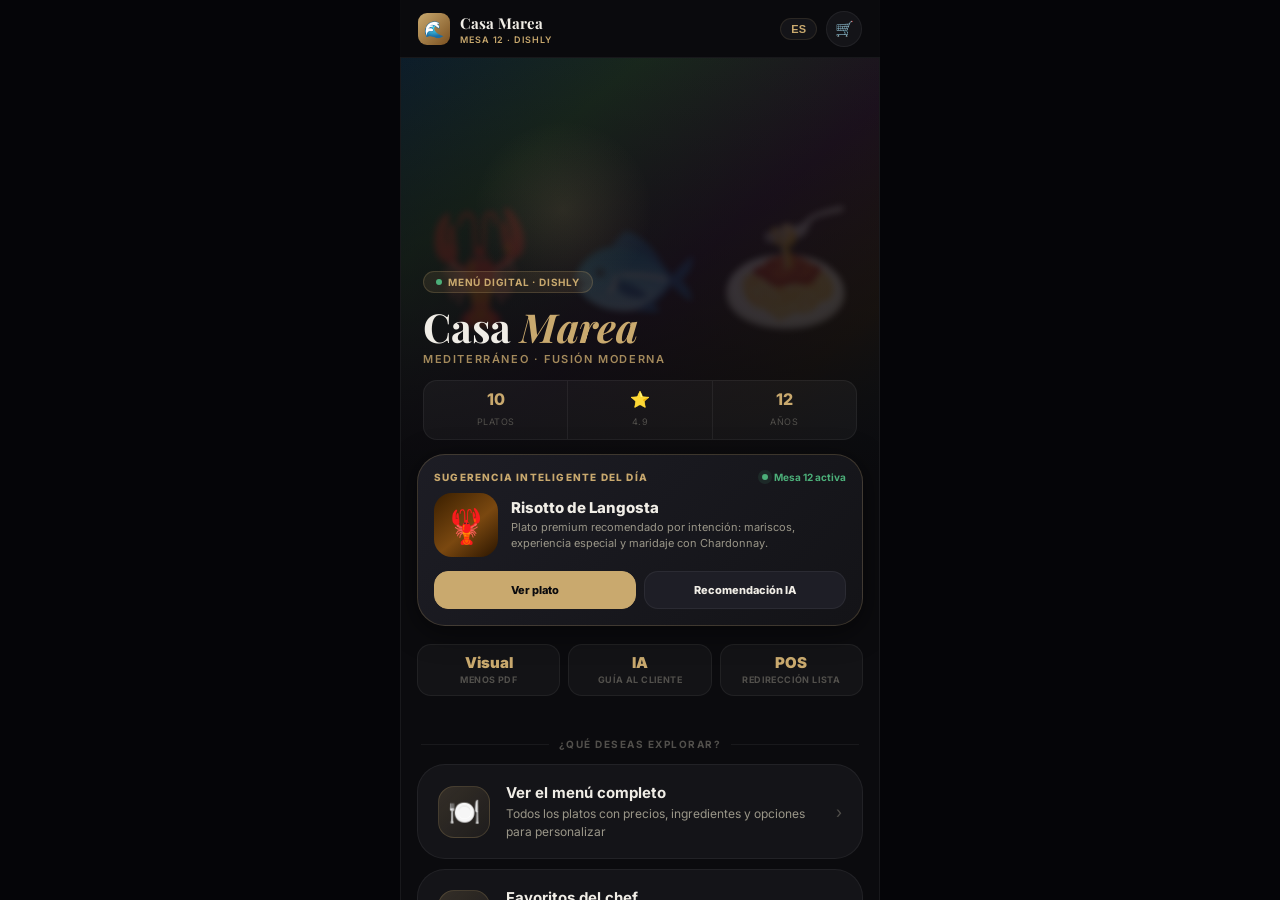
==== commit 92ac8136: "Improve Dishly demo presentation" ====
--- a/index.html
+++ b/index.html
@@ -187,6 +187,38 @@
     .cover-stat-val { font-size:16px; font-weight:800; color:var(--gold); display:block; line-height:1; margin-bottom:2px; }
     .cover-stat-lbl { font-size:9px; color:var(--t3); letter-spacing:.5px; text-transform:uppercase; }
 
+    .today-card {
+      margin:-18px 16px 18px; position:relative; z-index:5;
+      background:linear-gradient(135deg,rgba(30,30,38,.96),rgba(20,20,24,.96));
+      border:1px solid rgba(201,169,110,.22); border-radius:var(--rxl);
+      padding:16px; box-shadow:var(--shadow);
+    }
+    .today-top { display:flex; align-items:center; justify-content:space-between; gap:12px; margin-bottom:10px; }
+    .today-kicker { font-size:10px; font-weight:800; color:var(--gold); letter-spacing:1.2px; text-transform:uppercase; }
+    .today-live { display:inline-flex; align-items:center; gap:6px; color:var(--green); font-size:10px; font-weight:700; }
+    .today-live::before { content:''; width:6px; height:6px; border-radius:50%; background:var(--green); box-shadow:0 0 0 4px rgba(76,175,121,.12); }
+    .today-main { display:flex; align-items:center; gap:13px; }
+    .today-img { width:64px; height:64px; border-radius:18px; display:flex; align-items:center; justify-content:center; font-size:34px; flex-shrink:0; background:linear-gradient(140deg,#3a1f00,#7a4810 55%,#2a1500); }
+    .today-title { font-size:15px; font-weight:800; color:var(--t1); margin-bottom:3px; }
+    .today-sub { font-size:11px; color:var(--t2); line-height:1.45; }
+    .today-actions { display:flex; gap:8px; margin-top:14px; }
+    .today-actions button {
+      flex:1; border:1px solid var(--bdr-s); border-radius:var(--rmd);
+      background:var(--raised); color:var(--t1); padding:11px 10px;
+      font-size:11px; font-weight:800; font-family:inherit; cursor:pointer;
+    }
+    .today-actions button.primary { background:var(--gold); color:#0B0B0E; border-color:var(--gold); }
+
+    .value-strip {
+      margin:0 16px 18px; display:grid; grid-template-columns:1fr 1fr 1fr; gap:8px;
+    }
+    .value-chip {
+      background:rgba(255,255,255,.035); border:1px solid var(--bdr-s);
+      border-radius:var(--rmd); padding:10px 8px; text-align:center;
+    }
+    .value-num { display:block; color:var(--gold); font-size:15px; font-weight:900; line-height:1; margin-bottom:4px; }
+    .value-lbl { display:block; color:var(--t3); font-size:9px; font-weight:700; line-height:1.25; text-transform:uppercase; letter-spacing:.4px; }
+
     /* Index label */
     .index-label {
       padding:24px 20px 14px;
@@ -256,6 +288,17 @@
     .index-footer-text {}
     .index-footer-title { font-size:12px; font-weight:700; color:var(--gold); margin-bottom:2px; }
     .index-footer-sub   { font-size:11px; color:var(--t2); line-height:1.4; }
+
+    .flow-card {
+      margin:0 16px 14px; padding:16px;
+      background:linear-gradient(135deg,rgba(96,150,224,.08),rgba(201,169,110,.04));
+      border:1px solid rgba(96,150,224,.2); border-radius:var(--rxl);
+    }
+    .flow-title { font-size:13px; font-weight:800; color:var(--t1); margin-bottom:10px; }
+    .flow-steps { display:grid; grid-template-columns:repeat(3,1fr); gap:8px; }
+    .flow-step { background:rgba(255,255,255,.035); border:1px solid var(--bdr-s); border-radius:var(--rmd); padding:10px 8px; }
+    .flow-step b { display:block; color:var(--gold); font-size:13px; margin-bottom:3px; }
+    .flow-step span { display:block; color:var(--t2); font-size:10px; line-height:1.35; }
 
     /* ════════════════════════════════════════
        PAGE HEADER (back + title)
@@ -712,6 +755,29 @@
       line-height:1.25; margin-bottom:8px;
     }
     .biz-final-sub { font-size:13px; color:var(--t2); line-height:1.65; margin-bottom:20px; }
+    .impact-grid {
+      display:grid; grid-template-columns:1fr 1fr; gap:10px; margin-top:14px;
+    }
+    .impact-card {
+      background:linear-gradient(135deg,rgba(255,255,255,.045),rgba(255,255,255,.018));
+      border:1px solid var(--bdr-s); border-radius:var(--rmd); padding:14px;
+    }
+    .impact-num { font-size:20px; font-weight:900; color:var(--gold); line-height:1; margin-bottom:6px; }
+    .impact-title { font-size:12px; font-weight:800; color:var(--t1); margin-bottom:5px; }
+    .impact-copy { font-size:10px; color:var(--t2); line-height:1.45; }
+    .operator-panel {
+      background:linear-gradient(135deg,rgba(76,175,121,.08),rgba(96,150,224,.04));
+      border:1px solid rgba(76,175,121,.18); border-radius:var(--rxl);
+      padding:16px; margin-top:14px;
+    }
+    .operator-row {
+      display:flex; align-items:center; justify-content:space-between; gap:12px;
+      border-bottom:1px solid var(--bdr-s); padding:10px 0;
+    }
+    .operator-row:first-child { padding-top:0; }
+    .operator-row:last-child { border-bottom:none; padding-bottom:0; }
+    .operator-label { font-size:12px; color:var(--t2); }
+    .operator-value { font-size:12px; font-weight:800; color:var(--t1); text-align:right; }
     .btn-secondary {
       display:flex; align-items:center; justify-content:center; gap:8px;
       width:100%; background:none; border:1px solid var(--bdr);
@@ -764,6 +830,30 @@
       </div>
     </div>
 
+    <div class="today-card">
+      <div class="today-top">
+        <div class="today-kicker">Sugerencia inteligente del día</div>
+        <div class="today-live">Mesa 12 activa</div>
+      </div>
+      <div class="today-main">
+        <div class="today-img">🦞</div>
+        <div>
+          <div class="today-title">Risotto de Langosta</div>
+          <div class="today-sub">Plato premium recomendado por intención: mariscos, experiencia especial y maridaje con Chardonnay.</div>
+        </div>
+      </div>
+      <div class="today-actions">
+        <button class="primary" onclick="openModal(2)">Ver plato</button>
+        <button onclick="goPage('page-rec')">Recomendación IA</button>
+      </div>
+    </div>
+
+    <div class="value-strip">
+      <div class="value-chip"><span class="value-num">Visual</span><span class="value-lbl">Menos PDF</span></div>
+      <div class="value-chip"><span class="value-num">IA</span><span class="value-lbl">Guía al cliente</span></div>
+      <div class="value-chip"><span class="value-num">POS</span><span class="value-lbl">Redirección lista</span></div>
+    </div>
+
     <!-- Index divider -->
     <div class="index-label">
       <div class="index-label-line"></div>
@@ -810,6 +900,15 @@
         <span class="opt-arrow">›</span>
       </div>
 
+    </div>
+
+    <div class="flow-card">
+      <div class="flow-title">Flujo que el cliente entiende en segundos</div>
+      <div class="flow-steps">
+        <div class="flow-step"><b>1</b><span>Explora platos visuales</span></div>
+        <div class="flow-step"><b>2</b><span>Personaliza y agrega</span></div>
+        <div class="flow-step"><b>3</b><span>Continúa al sistema actual</span></div>
+      </div>
     </div>
 
     <!-- Tarjeta Dishly visible — versión pitch/presentación -->
@@ -1042,6 +1141,28 @@
         <div class="pitch-label">La solución</div>
         <div class="pitch-title">La solución Dishly</div>
         <p class="pitch-text">Dishly transforma el menú QR en una experiencia visual e interactiva. El cliente puede explorar platos por categoría, recibir recomendaciones personalizadas, revisar ingredientes y alérgenos, y avanzar hacia el sistema de pedido o pago del restaurante — sin fricciones y sin descargar nada.</p>
+        <div class="impact-grid">
+          <div class="impact-card">
+            <div class="impact-num">+ claro</div>
+            <div class="impact-title">Decisión más rápida</div>
+            <div class="impact-copy">Fotos, etiquetas, disponibilidad y recomendaciones reducen dudas antes de ordenar.</div>
+          </div>
+          <div class="impact-card">
+            <div class="impact-num">+ visible</div>
+            <div class="impact-title">Platos rentables</div>
+            <div class="impact-copy">Favoritos, populares y sugerencias ayudan a destacar lo que el restaurante quiere vender.</div>
+          </div>
+          <div class="impact-card">
+            <div class="impact-num">+ seguro</div>
+            <div class="impact-title">Alérgenos visibles</div>
+            <div class="impact-copy">Ingredientes y alertas aparecen antes del pedido, sin depender solo del mesero.</div>
+          </div>
+          <div class="impact-card">
+            <div class="impact-num">+ flexible</div>
+            <div class="impact-title">Sin reemplazar POS</div>
+            <div class="impact-copy">Dishly puede terminar en POS, pago, WhatsApp, formulario o flujo existente.</div>
+          </div>
+        </div>
       </div>
 
       <div class="pitch-divider"></div>
@@ -1080,6 +1201,24 @@
           <span class="ftag">Alérgenos</span>
           <span class="ftag">Flujo de redirección</span>
           <span class="ftag">Analytics según plan</span>
+        </div>
+        <div class="operator-panel">
+          <div class="operator-row">
+            <span class="operator-label">Estado del menú</span>
+            <span class="operator-value">Activo · Mesa 12</span>
+          </div>
+          <div class="operator-row">
+            <span class="operator-label">Platos destacados</span>
+            <span class="operator-value">Chef + Populares</span>
+          </div>
+          <div class="operator-row">
+            <span class="operator-label">Destino del pedido</span>
+            <span class="operator-value">POS / WhatsApp / Pago</span>
+          </div>
+          <div class="operator-row">
+            <span class="operator-label">Señales medibles</span>
+            <span class="operator-value">Clicks, carrito, interés</span>
+          </div>
         </div>
       </div>
 
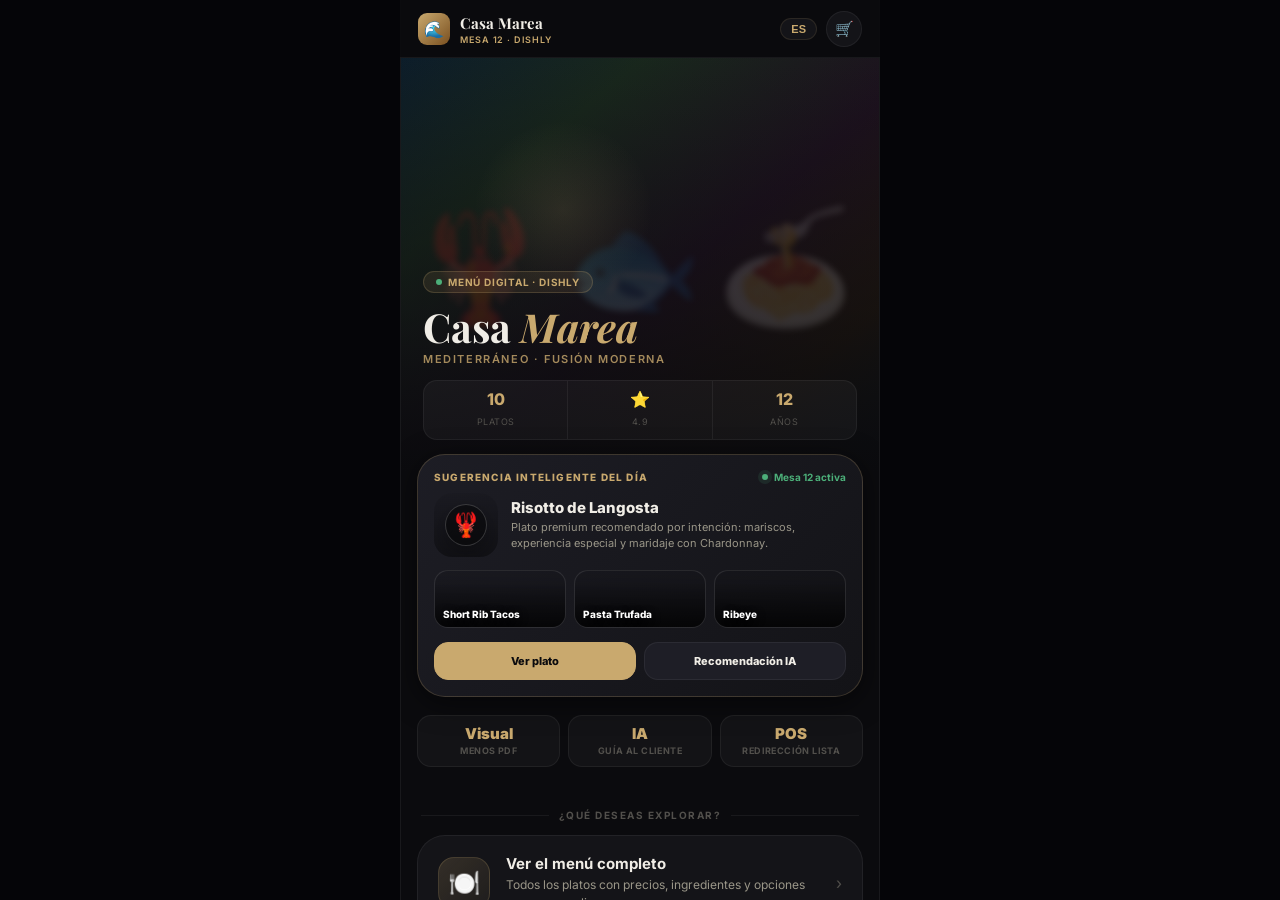
==== commit 8f817715: "Show dish photos in public preview" ====
--- a/index.html
+++ b/index.html
@@ -3,6 +3,20 @@
 <head>
   <meta charset="UTF-8">
   <meta name="viewport" content="width=device-width, initial-scale=1.0, maximum-scale=1.0, user-scalable=no">
+  <meta name="description" content="Demo de menú digital Dishly para Casa Marea, con platos visuales, recomendaciones IA y flujo de pedido para restaurante.">
+  <meta property="og:type" content="website">
+  <meta property="og:title" content="Casa Marea · Menú digital Dishly">
+  <meta property="og:description" content="Menú QR interactivo con fotos de platos, favoritos del chef y recomendaciones inteligentes.">
+  <meta property="og:url" content="https://85wxxkyxbk-dotcom.github.io/demo-restaurant-menu-/">
+  <meta property="og:image" content="https://images.unsplash.com/photo-1625943553852-781c6dd46faa?auto=format&fit=crop&w=1200&q=85">
+  <meta property="og:image:secure_url" content="https://images.unsplash.com/photo-1625943553852-781c6dd46faa?auto=format&fit=crop&w=1200&q=85">
+  <meta property="og:image:type" content="image/jpeg">
+  <meta property="og:image:width" content="1200">
+  <meta property="og:image:height" content="630">
+  <meta name="twitter:card" content="summary_large_image">
+  <meta name="twitter:title" content="Casa Marea · Menú digital Dishly">
+  <meta name="twitter:description" content="Demo visual de menú digital con fotos, recomendaciones IA y flujo de pedido.">
+  <meta name="twitter:image" content="https://images.unsplash.com/photo-1625943553852-781c6dd46faa?auto=format&fit=crop&w=1200&q=85">
   <title>Dishly · Casa Marea — Pitch</title>
   <link rel="preconnect" href="https://fonts.googleapis.com">
   <link href="https://fonts.googleapis.com/css2?family=Inter:wght@300;400;500;600;700;800&family=Playfair+Display:ital,wght@0,600;0,700;1,600;1,700&display=swap" rel="stylesheet">
@@ -198,9 +212,21 @@
     .today-live { display:inline-flex; align-items:center; gap:6px; color:var(--green); font-size:10px; font-weight:700; }
     .today-live::before { content:''; width:6px; height:6px; border-radius:50%; background:var(--green); box-shadow:0 0 0 4px rgba(76,175,121,.12); }
     .today-main { display:flex; align-items:center; gap:13px; }
-    .today-img { width:64px; height:64px; border-radius:18px; display:flex; align-items:center; justify-content:center; font-size:34px; flex-shrink:0; background:linear-gradient(140deg,#3a1f00,#7a4810 55%,#2a1500); }
+    .today-img { width:64px; height:64px; border-radius:18px; display:flex; align-items:center; justify-content:center; font-size:34px; flex-shrink:0; background:linear-gradient(140deg,#3a1f00,#7a4810 55%,#2a1500); background-size:cover; background-position:center; overflow:hidden; }
     .today-title { font-size:15px; font-weight:800; color:var(--t1); margin-bottom:3px; }
     .today-sub { font-size:11px; color:var(--t2); line-height:1.45; }
+    .menu-peek { display:grid; grid-template-columns:repeat(3,1fr); gap:8px; margin-top:13px; }
+    .peek-dish {
+      min-height:58px; border-radius:var(--rmd); overflow:hidden; position:relative;
+      background-size:cover; background-position:center;
+      border:1px solid rgba(255,255,255,.1);
+    }
+    .peek-dish::after { content:''; position:absolute; inset:0; background:linear-gradient(180deg,transparent 20%,rgba(0,0,0,.68)); }
+    .peek-dish span {
+      position:absolute; left:8px; right:8px; bottom:7px; z-index:1;
+      color:#fff; font-size:10px; font-weight:800; line-height:1.15;
+      text-shadow:0 2px 8px rgba(0,0,0,.6);
+    }
     .today-actions { display:flex; gap:8px; margin-top:14px; }
     .today-actions button {
       flex:1; border:1px solid var(--bdr-s); border-radius:var(--rmd);
@@ -344,9 +370,19 @@
     .dc-img-inner {
       width:100%; height:100%;
       display:flex; align-items:center; justify-content:center;
-      font-size:58px; transition:transform .4s var(--ease); user-select:none;
+      background-size:cover; background-position:center; background-repeat:no-repeat;
+      transition:transform .4s var(--ease); user-select:none;
     }
     .dc:hover .dc-img-inner { transform:scale(1.06); }
+    .dish-emoji {
+      display:inline-flex; align-items:center; justify-content:center;
+      width:42px; height:42px; border-radius:50%;
+      background:rgba(0,0,0,.42); border:1px solid rgba(255,255,255,.18);
+      box-shadow:0 8px 22px rgba(0,0,0,.3);
+      font-size:24px; line-height:1;
+      backdrop-filter:blur(8px); -webkit-backdrop-filter:blur(8px);
+    }
+    .dc-img-inner .dish-emoji { width:48px; height:48px; font-size:27px; }
     .avail-badge {
       position:absolute; top:10px; right:10px;
       border-radius:20px; padding:3px 9px;
@@ -415,6 +451,7 @@
     .chef-card-img {
       width:96px; height:96px; flex-shrink:0;
       display:flex; align-items:center; justify-content:center; font-size:40px;
+      background-size:cover; background-position:center; background-repeat:no-repeat;
     }
     .chef-card-body { padding:14px 16px; flex:1; display:flex; flex-direction:column; justify-content:space-between; }
     .chef-card-name { font-family:'Playfair Display',serif; font-size:15px; font-weight:700; color:var(--t1); margin-bottom:3px; }
@@ -432,7 +469,7 @@
       cursor:pointer; transition:all .22s var(--ease);
     }
     .pop-card:hover { border-color:var(--bdr); transform:translateY(-2px); }
-    .pop-img  { height:100px; display:flex; align-items:center; justify-content:center; font-size:46px; }
+    .pop-img  { height:100px; display:flex; align-items:center; justify-content:center; font-size:46px; background-size:cover; background-position:center; background-repeat:no-repeat; }
     .pop-body { padding:10px 12px 12px; }
     .pop-rank { font-size:9px; font-weight:800; color:var(--gold); letter-spacing:.8px; text-transform:uppercase; margin-bottom:3px; }
     .pop-name { font-size:13px; font-weight:700; color:var(--t1); margin-bottom:4px; line-height:1.2; }
@@ -497,7 +534,8 @@
       border-radius:var(--rlg); padding:14px;
       display:flex; gap:12px; margin-bottom:10px; align-items:flex-start;
     }
-    .res-img   { width:56px; height:56px; border-radius:var(--rsm); flex-shrink:0; display:flex; align-items:center; justify-content:center; font-size:32px; }
+    .res-img   { width:56px; height:56px; border-radius:var(--rsm); flex-shrink:0; display:flex; align-items:center; justify-content:center; font-size:32px; background-size:cover; background-position:center; background-repeat:no-repeat; overflow:hidden; }
+    .res-img .dish-emoji, .ci-img .dish-emoji { width:28px; height:28px; font-size:16px; }
     .res-info  { flex:1; }
     .res-match { font-size:10px; font-weight:700; color:var(--gold); letter-spacing:.5px; margin-bottom:3px; }
     .res-nm    { font-family:'Playfair Display',serif; font-size:15px; font-weight:700; color:var(--t1); margin-bottom:3px; }
@@ -560,7 +598,8 @@
     }
     @keyframes shUp { from{transform:translateY(100%)} to{transform:translateY(0)} }
     .m-handle { width:36px; height:4px; background:rgba(255,255,255,.12); border-radius:2px; margin:12px auto 0; }
-    .m-d-img   { height:200px; display:flex; align-items:center; justify-content:center; font-size:76px; position:relative; }
+    .m-d-img   { height:200px; display:flex; align-items:center; justify-content:center; font-size:76px; position:relative; background-size:cover; background-position:center; background-repeat:no-repeat; overflow:hidden; }
+    .m-d-img .dish-emoji { width:58px; height:58px; font-size:34px; }
     .m-close   { position:absolute; top:12px; right:12px; width:32px; height:32px; border-radius:50%; background:rgba(0,0,0,.5); border:none; color:#fff; font-size:17px; cursor:pointer; display:flex; align-items:center; justify-content:center; }
     .m-body    { padding:18px 22px 40px; }
     .m-meta    { display:flex; align-items:flex-start; justify-content:space-between; margin-bottom:12px; }
@@ -600,7 +639,7 @@
     .cart-empty-tx { font-size:14px; color:var(--t2); }
     .cart-items { display:flex; flex-direction:column; gap:9px; margin-bottom:18px; }
     .ci        { display:flex; align-items:center; gap:11px; background:var(--raised); border:1px solid var(--bdr-s); border-radius:var(--rmd); padding:11px; }
-    .ci-img    { font-size:28px; flex-shrink:0; }
+    .ci-img    { width:48px; height:48px; border-radius:var(--rsm); font-size:28px; flex-shrink:0; display:flex; align-items:center; justify-content:center; background-size:cover; background-position:center; background-repeat:no-repeat; overflow:hidden; }
     .ci-info   { flex:1; }
     .ci-nm     { font-size:13px; font-weight:600; color:var(--t1); margin-bottom:3px; }
     .ci-pr     { font-size:12px; font-weight:600; color:var(--gold); }
@@ -836,11 +875,16 @@
         <div class="today-live">Mesa 12 activa</div>
       </div>
       <div class="today-main">
-        <div class="today-img">🦞</div>
+        <div class="today-img" style="background-image:linear-gradient(180deg,rgba(0,0,0,.04),rgba(0,0,0,.36)),url('https://images.unsplash.com/photo-1625943553852-781c6dd46faa?auto=format&fit=crop&w=400&q=80')"><span class="dish-emoji">🦞</span></div>
         <div>
           <div class="today-title">Risotto de Langosta</div>
           <div class="today-sub">Plato premium recomendado por intención: mariscos, experiencia especial y maridaje con Chardonnay.</div>
         </div>
+      </div>
+      <div class="menu-peek">
+        <div class="peek-dish" style="background-image:linear-gradient(180deg,rgba(0,0,0,.05),rgba(0,0,0,.3)),url('https://images.unsplash.com/photo-1565299585323-38d6b0865b47?auto=format&fit=crop&w=420&q=80')"><span>Short Rib Tacos</span></div>
+        <div class="peek-dish" style="background-image:linear-gradient(180deg,rgba(0,0,0,.05),rgba(0,0,0,.3)),url('https://images.unsplash.com/photo-1551183053-bf91a1d81141?auto=format&fit=crop&w=420&q=80')"><span>Pasta Trufada</span></div>
+        <div class="peek-dish" style="background-image:linear-gradient(180deg,rgba(0,0,0,.05),rgba(0,0,0,.3)),url('https://images.unsplash.com/photo-1558030006-450675393462?auto=format&fit=crop&w=420&q=80')"><span>Ribeye</span></div>
       </div>
       <div class="today-actions">
         <button class="primary" onclick="openModal(2)">Ver plato</button>
@@ -1438,6 +1482,30 @@
   { id:10, name:'Ribeye al Carbón',           price:52, cats:['principales','carnes'],              desc:'USDA Prime 28 días de maduración, a las brasas de mezquite. Papas fondant y chimichurri rojo.',           long:'Ribeye USDA Prime 28 días en seco, parrilla de mezquite. Sellado a fuego vivo, papas fondant al tomillo, espárragos y chimichurri rojo de la casa.',                                                                                                       ingredients:['Ribeye USDA Prime','Mezquite','Papas fondant','Espárragos','Chimichurri rojo','Mantequilla'], allergens:['Ninguno'],                                                spice:0, time:'30 min', tags:['chef','gf'],      avail:'sold',      chefFav:false, popular:true,  pairing:'Malbec Luján de Cuyo · Potencia que respeta al ribeye.',                customs:['Término: rojo','Término: tres cuartos','Término: bien cocido'], bg:'linear-gradient(140deg,#1a0000 0%,#600010 55%,#0f0000 100%)', em:'🥩' }
 ];
 
+const DISH_IMAGES = {
+  1: 'https://loremflickr.com/cache/resized/65535_50159691497_ba42432742_b_900_700_nofilter.jpg',
+  2: 'https://images.unsplash.com/photo-1625943553852-781c6dd46faa?auto=format&fit=crop&w=900&q=80',
+  3: 'https://images.unsplash.com/photo-1565299585323-38d6b0865b47?auto=format&fit=crop&w=900&q=80',
+  4: 'https://images.unsplash.com/photo-1608897013039-887f21d8c804?auto=format&fit=crop&w=900&q=80',
+  5: 'https://images.unsplash.com/photo-1551183053-bf91a1d81141?auto=format&fit=crop&w=900&q=80',
+  6: 'https://images.unsplash.com/photo-1519708227418-c8fd9a32b7a2?auto=format&fit=crop&w=900&q=80',
+  7: 'https://images.unsplash.com/photo-1512621776951-a57141f2eefd?auto=format&fit=crop&w=900&q=80',
+  8: 'https://images.unsplash.com/photo-1563729784474-d77dbb933a9e?auto=format&fit=crop&w=900&q=80',
+  9: 'https://images.unsplash.com/photo-1547592180-85f173990554?auto=format&fit=crop&w=900&q=80',
+  10:'https://images.unsplash.com/photo-1558030006-450675393462?auto=format&fit=crop&w=900&q=80'
+};
+DISHES.forEach(d => { d.img = DISH_IMAGES[d.id] || ''; });
+
+function dishImageStyle(d, shade = .28) {
+  return d.img
+    ? `background-image:linear-gradient(180deg,rgba(0,0,0,.04),rgba(0,0,0,${shade})),url('${d.img}');background-color:#17151A`
+    : `background:${d.bg}`;
+}
+
+function dishImageMarkup(d, className, shade = .28) {
+  return `<div class="${className}" style="${dishImageStyle(d, shade)}"><span class="dish-emoji">${d.em}</span></div>`;
+}
+
 const TAGS  = { chef:['t-chef',"Chef's Pick"], pop:['t-pop','Popular'], hot:['t-hot','🌶 Picante'], gf:['t-gf','Sin gluten'], veg:['t-veg','Vegetariano'], new:['t-new','Nuevo'] };
 const AVAIL = { available:['av-ok','Disponible'], last:['av-last','Últimas unidades'], sold:['av-sold','Agotado'] };
 
@@ -1483,7 +1551,7 @@
   return `
   <div class="dc${d.avail==='sold'?' sold':''}">
     <div class="dc-img">
-      <div class="dc-img-inner" style="background:${d.bg}">${d.em}</div>
+      ${dishImageMarkup(d, 'dc-img-inner', .34)}
       <div class="avail-badge ${ac}">${al}</div>
     </div>
     <div class="dc-body">
@@ -1520,7 +1588,7 @@
 function buildChefList() {
   document.getElementById('chef-list').innerHTML = DISHES.filter(d => d.chefFav).map(d => `
     <div class="chef-card" onclick="openModal(${d.id})">
-      <div class="chef-card-img" style="background:${d.bg}">${d.em}</div>
+      ${dishImageMarkup(d, 'chef-card-img', .32)}
       <div class="chef-card-body">
         <div><div class="chef-card-name">${d.name}</div><div class="chef-card-desc">${d.desc}</div></div>
         <div class="chef-card-foot">
@@ -1533,7 +1601,7 @@
 function buildPopGrid() {
   document.getElementById('pop-grid').innerHTML = DISHES.filter(d => d.popular).map((d,i) => `
     <div class="pop-card" onclick="openModal(${d.id})">
-      <div class="pop-img" style="background:${d.bg}">${d.em}</div>
+      ${dishImageMarkup(d, 'pop-img', .32)}
       <div class="pop-body">
         <div class="pop-rank">#${i+1} más pedido</div>
         <div class="pop-name">${d.name}</div>
@@ -1548,10 +1616,10 @@
   currentDish = DISHES.find(d => d.id===id);
   const d = currentDish;
   const img = document.getElementById('m-img');
-  img.style.background = d.bg;
-  const es = img.querySelector('.es'); if (es) es.remove();
+  img.setAttribute('style', dishImageStyle(d, .38));
+  const es = img.querySelector('.dish-emoji'); if (es) es.remove();
   const sp = document.createElement('span');
-  sp.className='es'; sp.style.cssText='font-size:76px;z-index:1;position:relative';
+  sp.className='dish-emoji';
   sp.textContent = d.em;
   img.insertBefore(sp, img.firstChild);
   document.getElementById('m-name').textContent  = d.name;
@@ -1585,7 +1653,7 @@
 function addToCart(id) {
   const d = DISHES.find(x=>x.id===id); if(!d||d.avail==='sold') return;
   const ex = cart.find(x=>x.id===id);
-  ex ? ex.qty++ : cart.push({id:d.id,name:d.name,price:d.price,em:d.em,qty:1});
+  ex ? ex.qty++ : cart.push({id:d.id,name:d.name,price:d.price,em:d.em,img:d.img,bg:d.bg,qty:1});
   updateBadge();
   const b = document.getElementById('add-'+id);
   if (b) { b.classList.add('pulse'); setTimeout(()=>b.classList.remove('pulse'),400); }
@@ -1612,7 +1680,7 @@
   body.innerHTML = `
     <div class="cart-items">${cart.map(x=>`
       <div class="ci">
-        <div class="ci-img">${x.em}</div>
+        <div class="ci-img" style="${dishImageStyle(x, .34)}"><span class="dish-emoji">${x.em}</span></div>
         <div class="ci-info"><div class="ci-nm">${x.name}</div><div class="ci-pr">$${(x.price*x.qty).toFixed(2)}</div></div>
         <div class="ci-qty">
           <button class="qty-btn" onclick="changeQty(${x.id},-1)">−</button>
@@ -1757,7 +1825,7 @@
   const alts = scored.filter(x=>!idealIds.has(x.d.id)).slice(0,3).map(x=>x.d);
   function buildResCard(d, label, labelColor) {
     return `<div class="res-card">
-      <div class="res-img" style="background:${d.bg}">${d.em}</div>
+      ${dishImageMarkup(d, 'res-img', .34)}
       <div class="res-info">
         <div class="res-match" style="color:${labelColor}">✦ ${label}</div>
         <div class="res-nm">${d.name}</div>
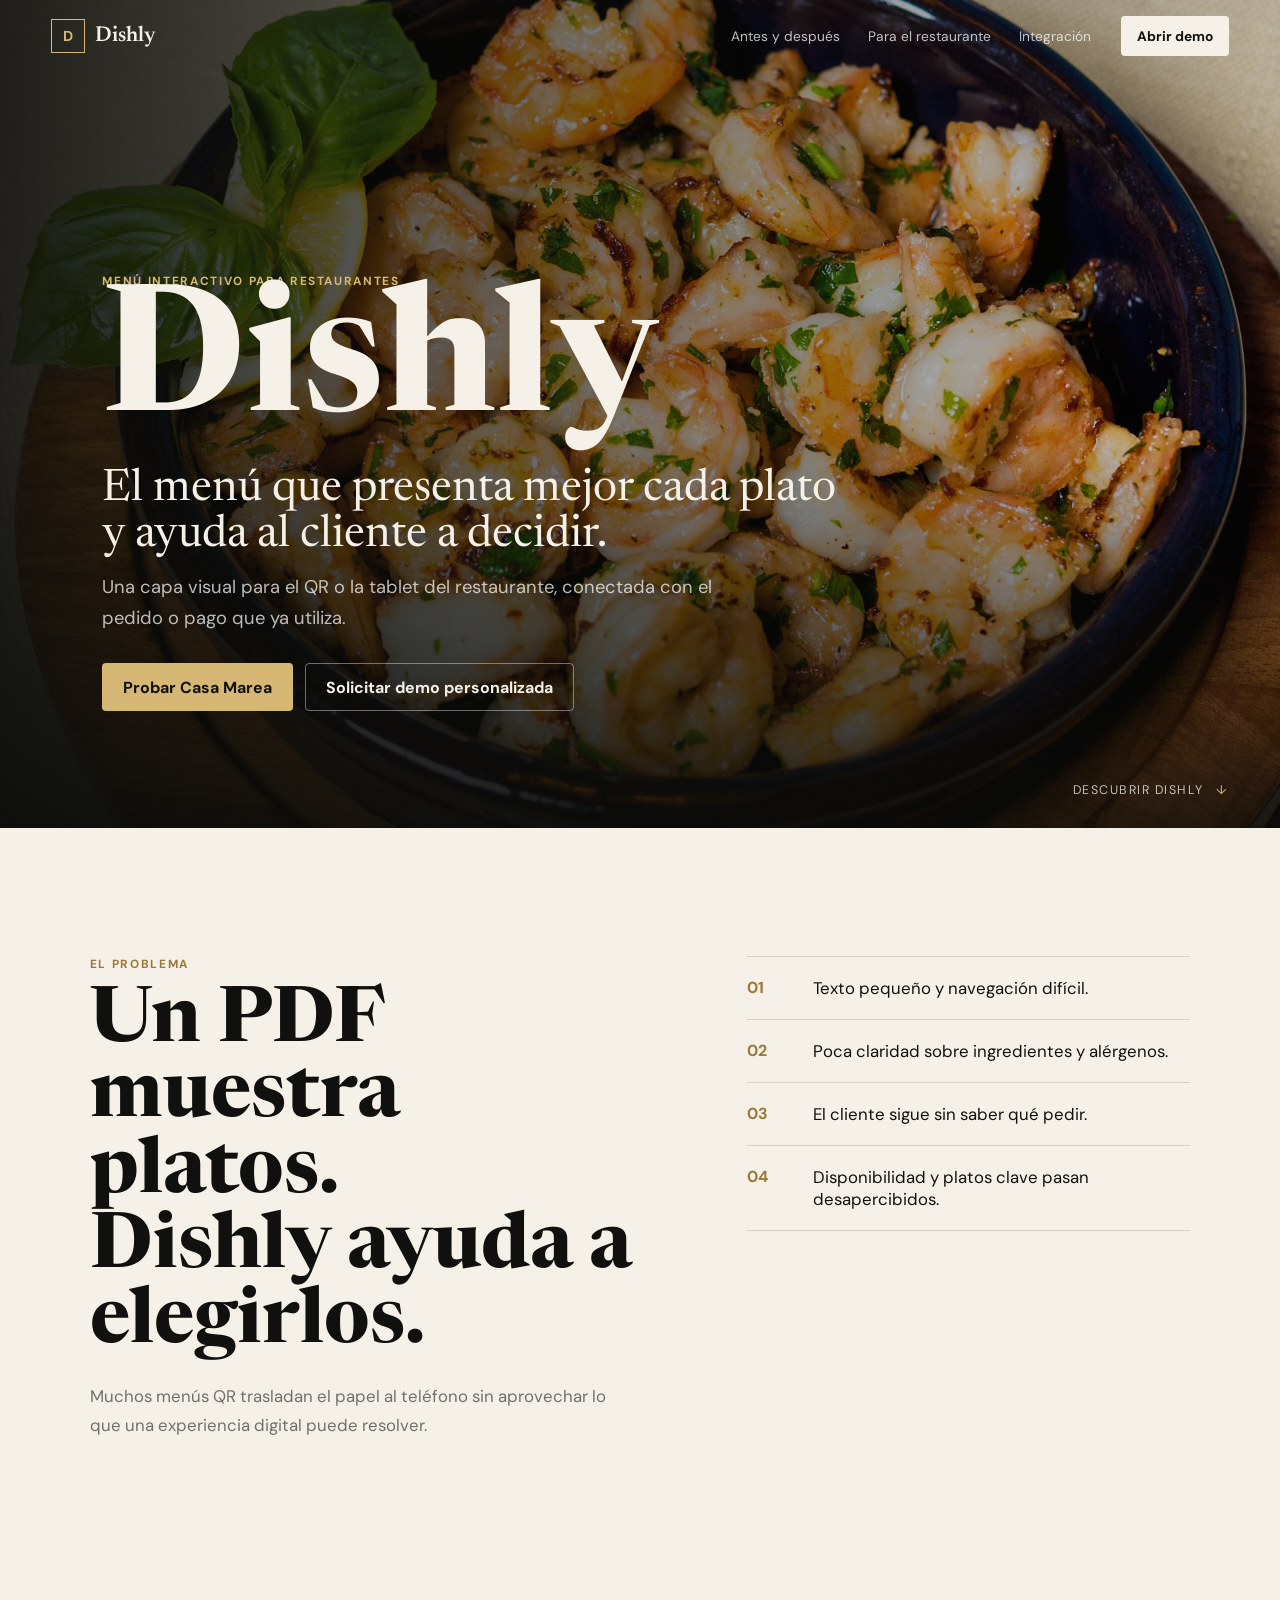
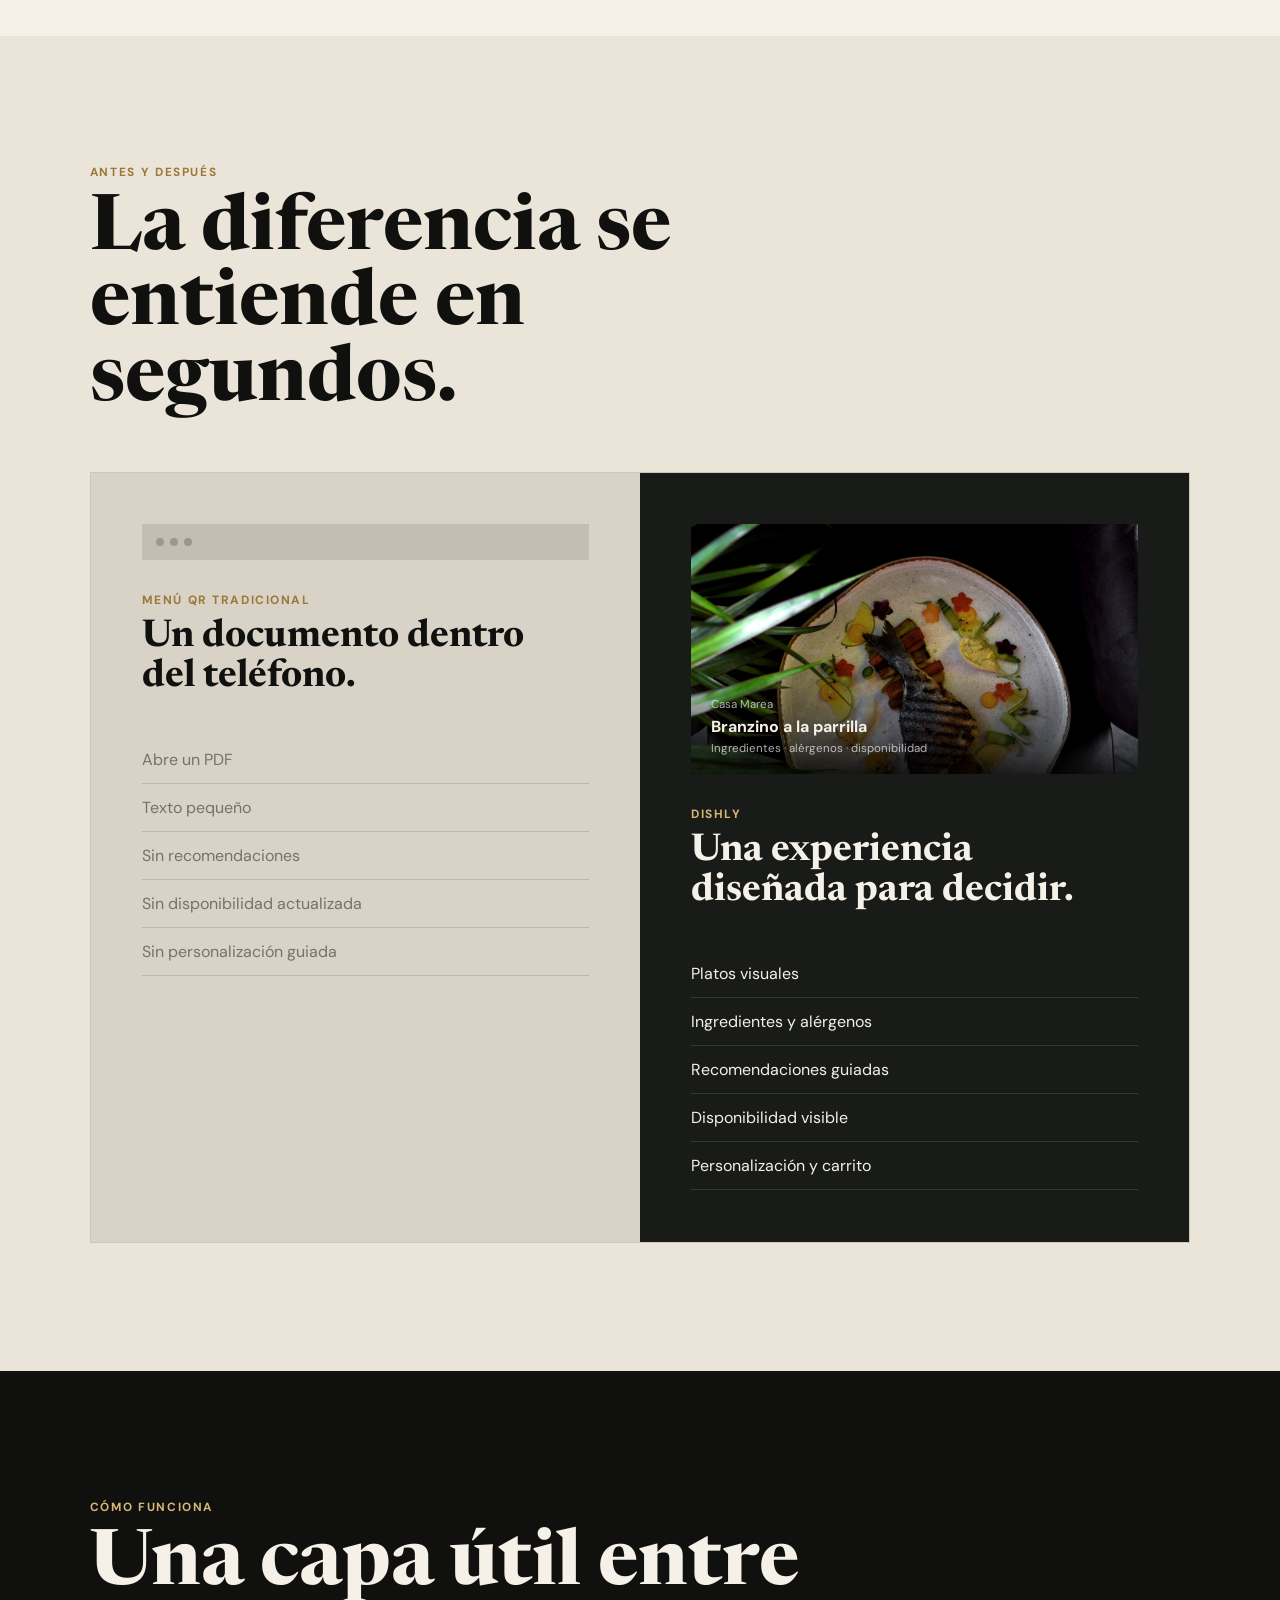
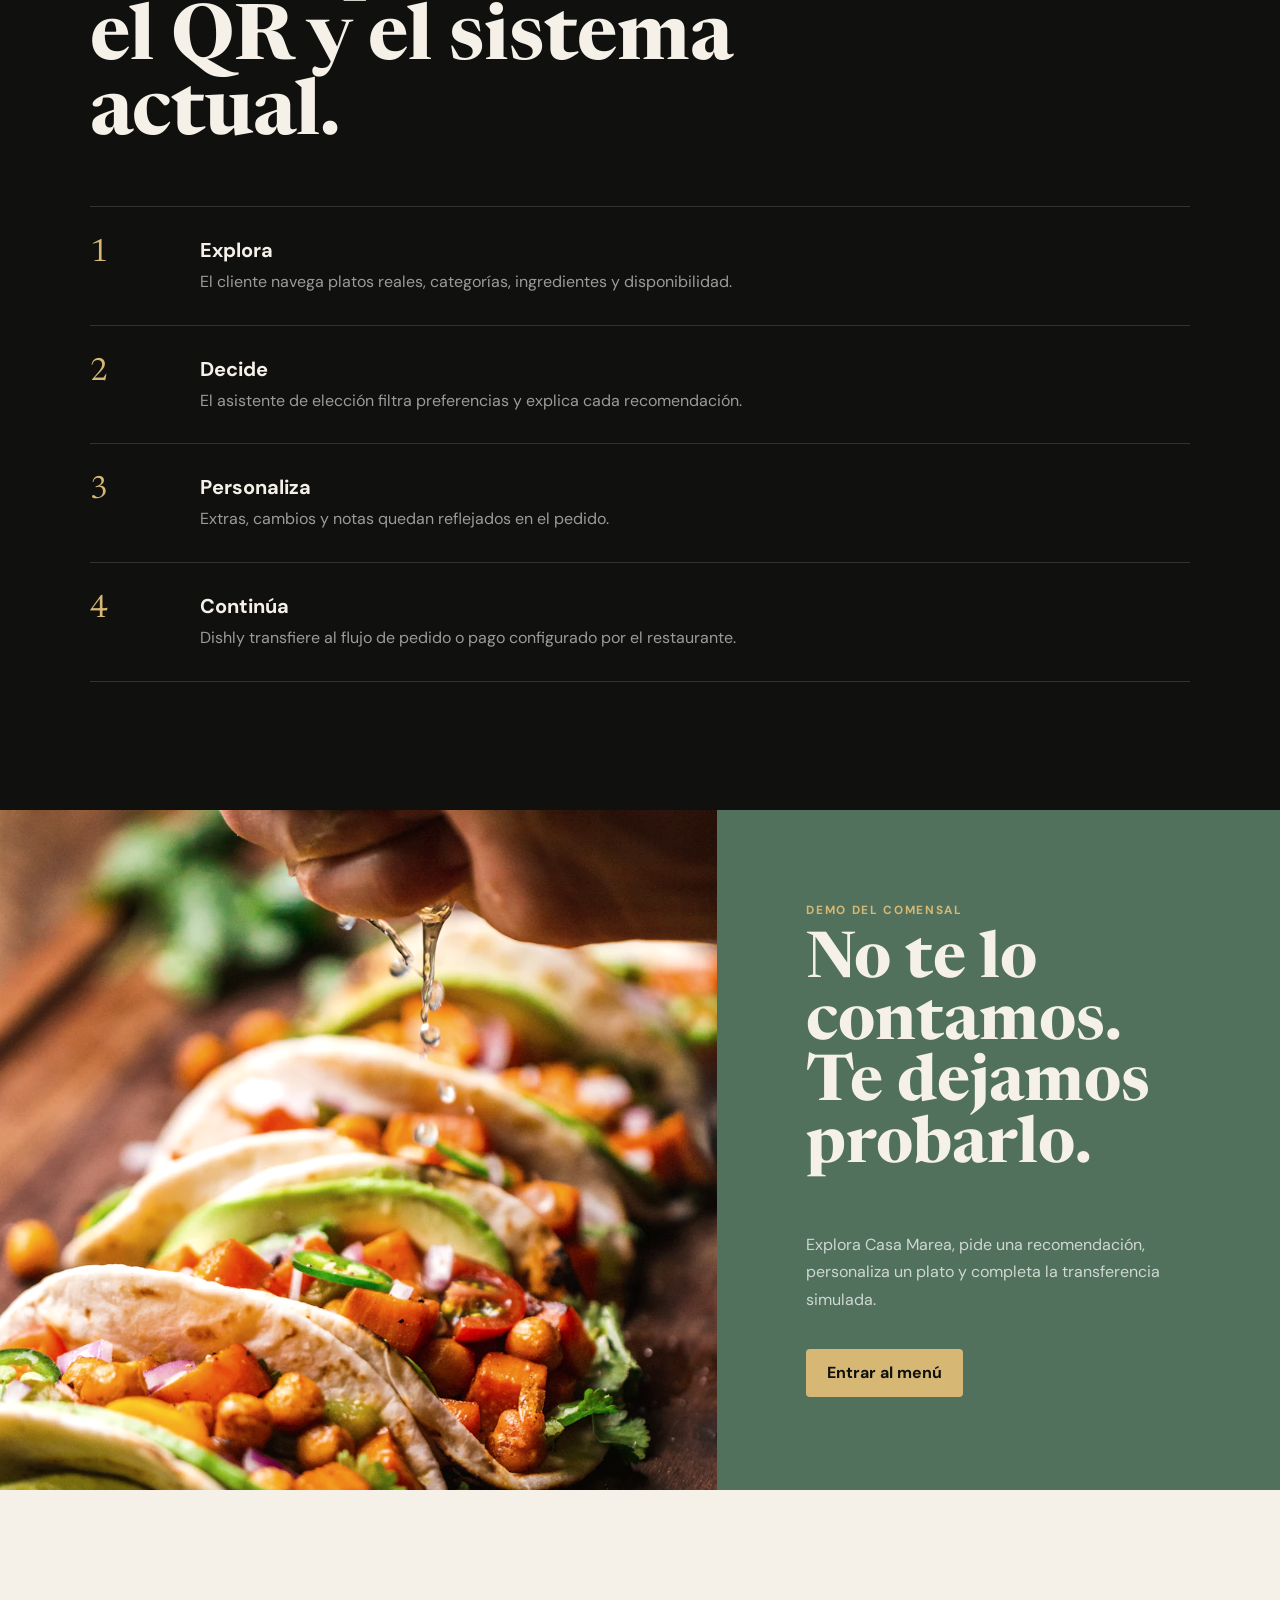
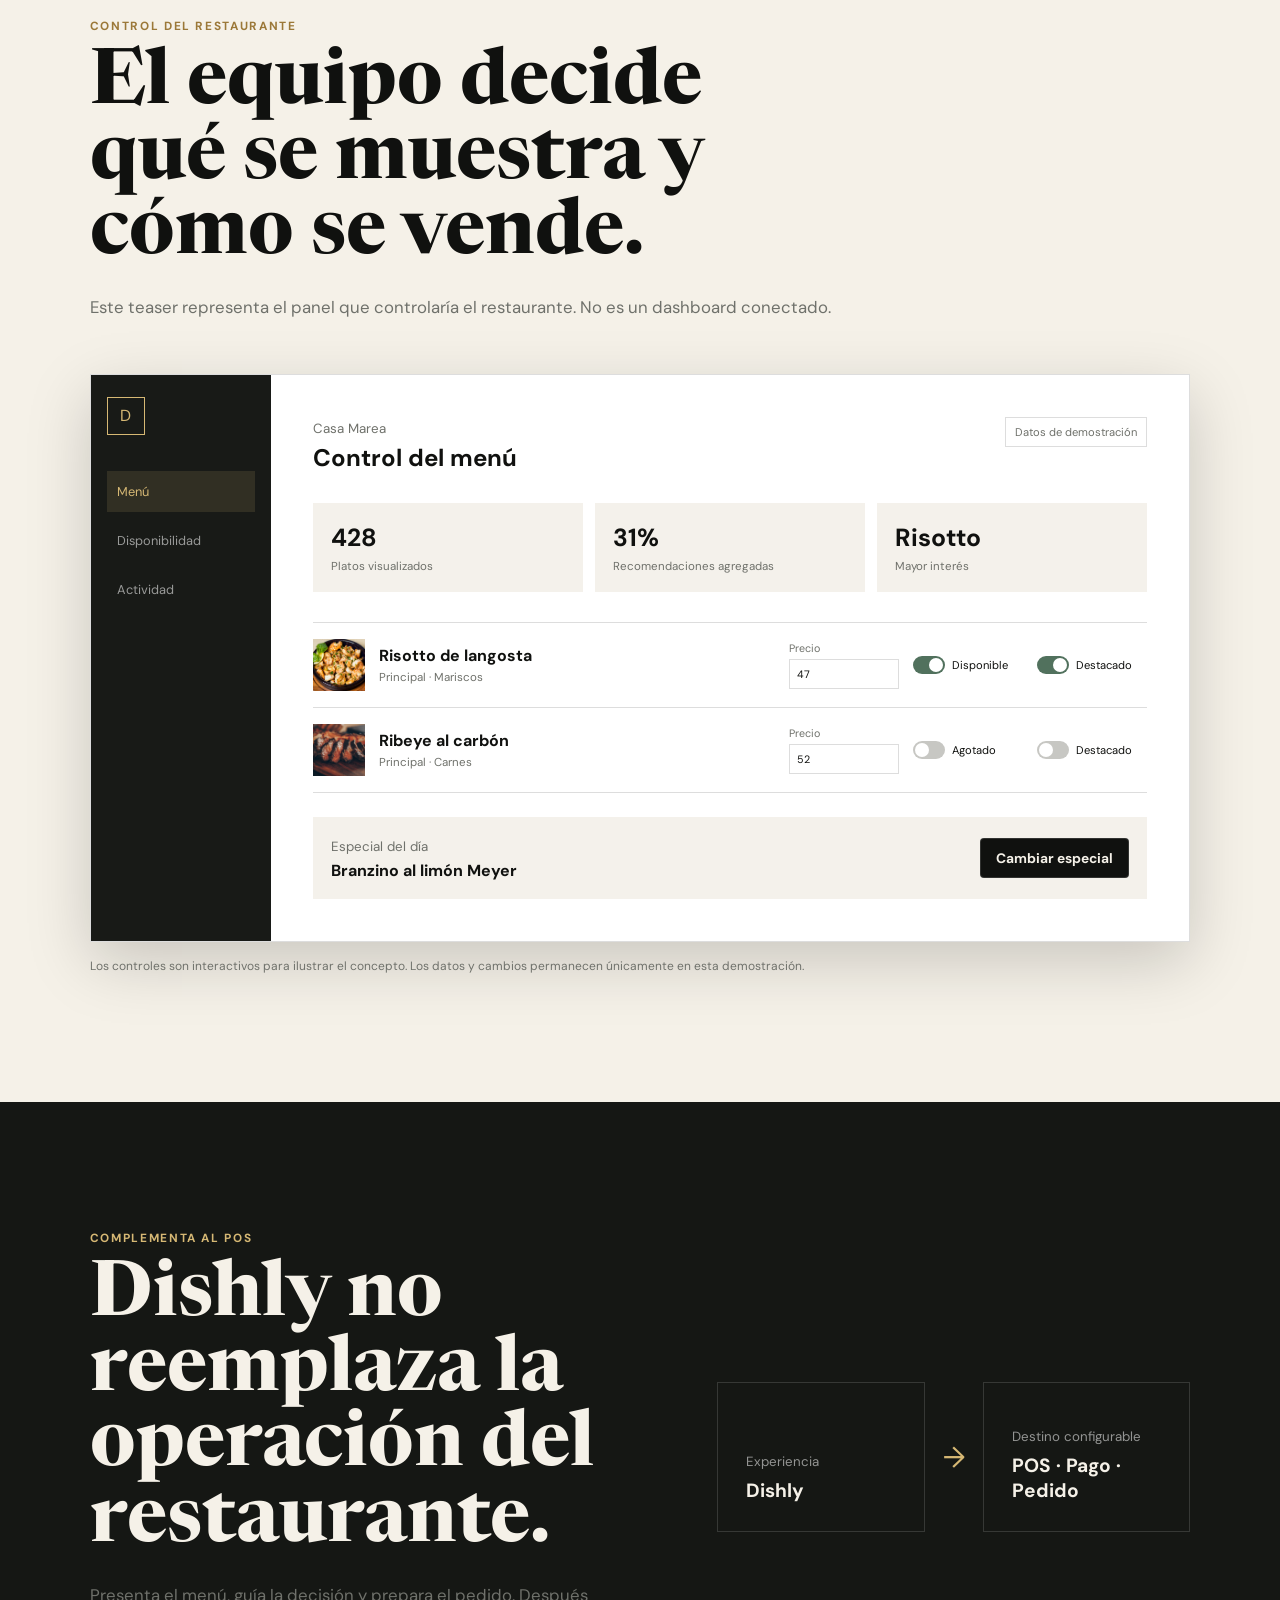
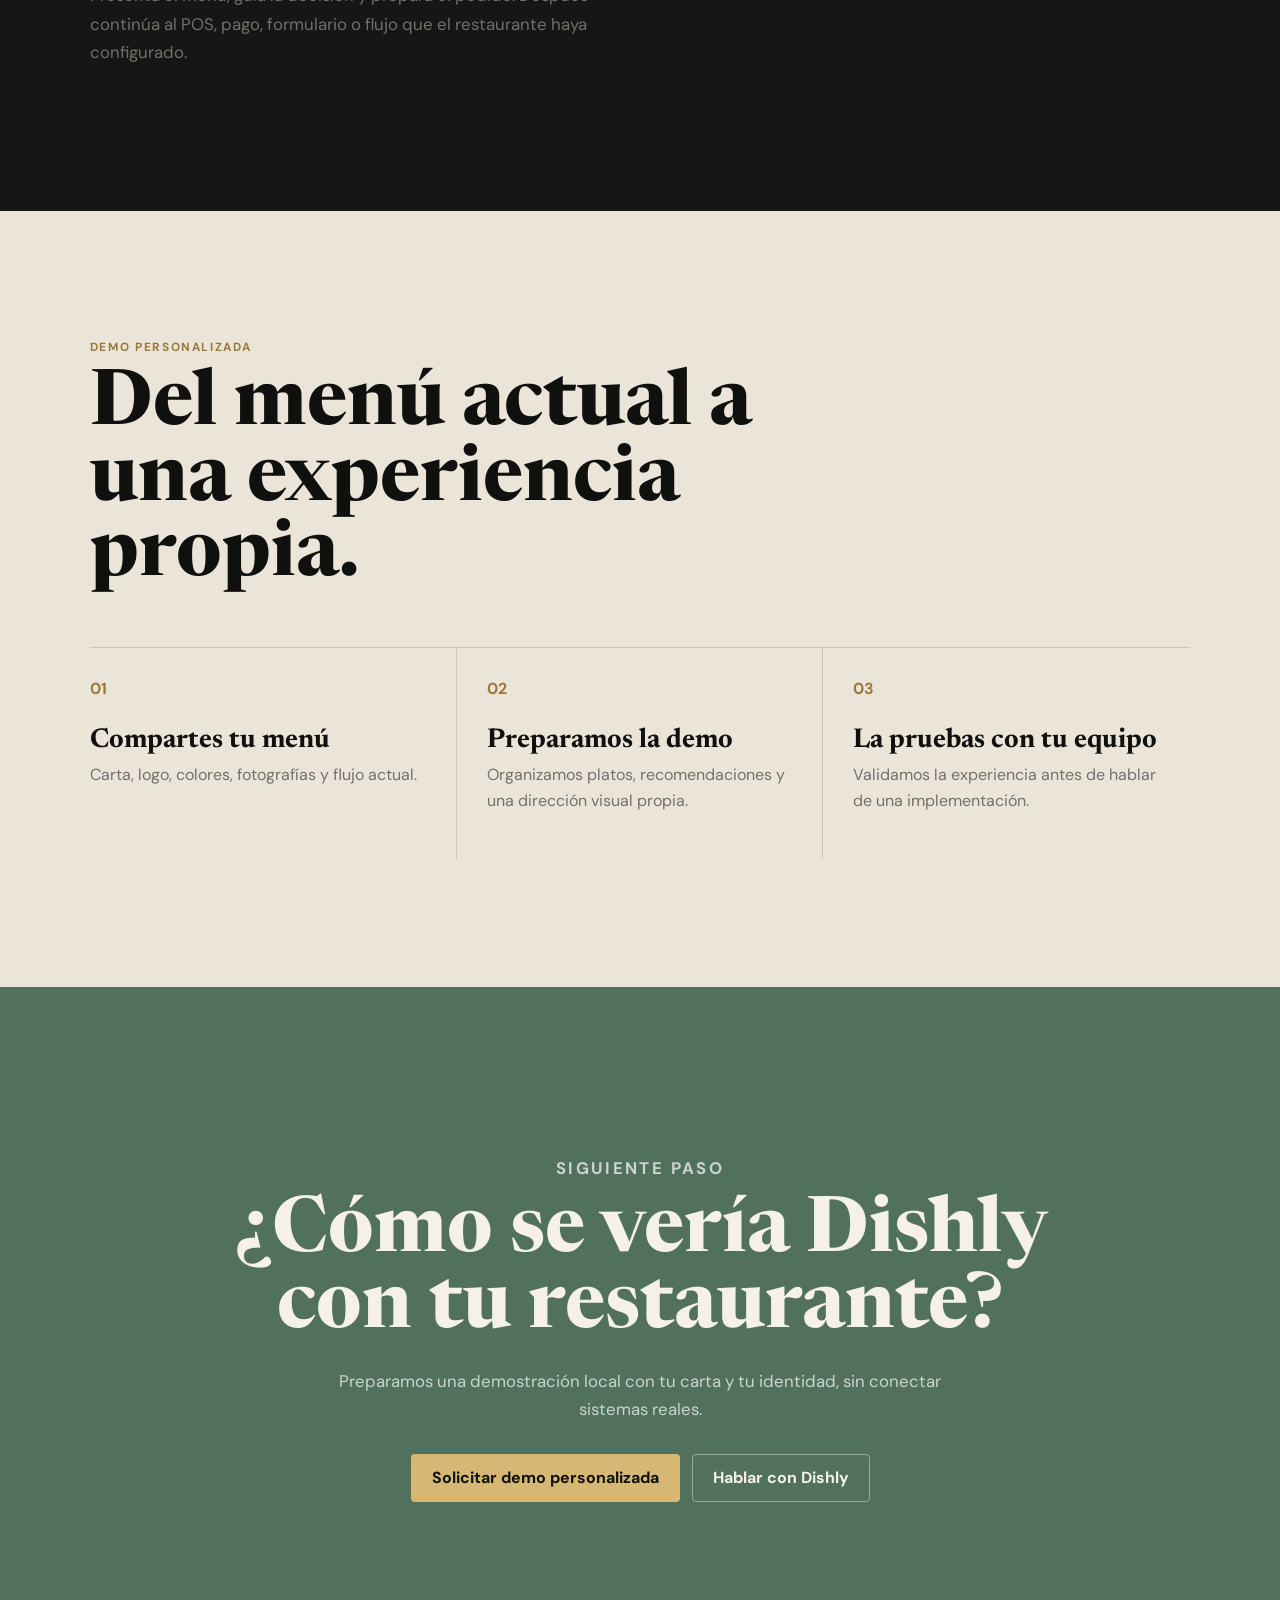
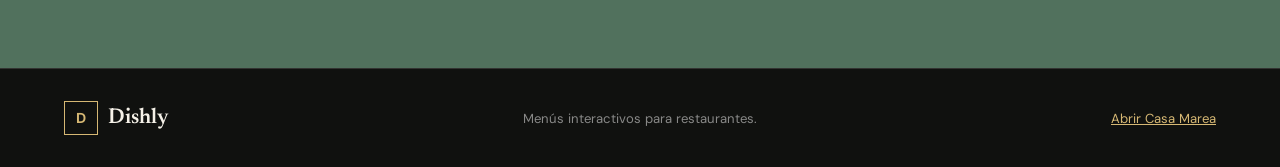
==== commit 63a555c1: "Publish complete Dishly menu with dish videos" ====
--- a/index.html
+++ b/index.html
@@ -1,1876 +1,265 @@
-<!DOCTYPE html>
+<!doctype html>
 <html lang="es">
 <head>
-  <meta charset="UTF-8">
-  <meta name="viewport" content="width=device-width, initial-scale=1.0, maximum-scale=1.0, user-scalable=no">
-  <meta name="description" content="Demo de menú digital Dishly para Casa Marea, con platos visuales, recomendaciones IA y flujo de pedido para restaurante.">
+  <meta charset="utf-8">
+  <meta name="viewport" content="width=device-width, initial-scale=1">
+  <meta name="description" content="Dishly convierte el menú de un restaurante en una experiencia visual, guiada y conectada con su flujo actual.">
   <meta property="og:type" content="website">
-  <meta property="og:title" content="Casa Marea · Menú digital Dishly">
-  <meta property="og:description" content="Menú QR interactivo con fotos de platos, favoritos del chef y recomendaciones inteligentes.">
-  <meta property="og:url" content="https://85wxxkyxbk-dotcom.github.io/demo-restaurant-menu-/">
-  <meta property="og:image" content="https://images.unsplash.com/photo-1625943553852-781c6dd46faa?auto=format&fit=crop&w=1200&q=85">
-  <meta property="og:image:secure_url" content="https://images.unsplash.com/photo-1625943553852-781c6dd46faa?auto=format&fit=crop&w=1200&q=85">
-  <meta property="og:image:type" content="image/jpeg">
-  <meta property="og:image:width" content="1200">
-  <meta property="og:image:height" content="630">
+  <meta property="og:title" content="Dishly · Menús que ayudan a elegir">
+  <meta property="og:description" content="Presentación interactiva de Dishly y demo del menú de Casa Marea.">
+  <meta property="og:image" content="assets/images/og-dishly.webp">
   <meta name="twitter:card" content="summary_large_image">
-  <meta name="twitter:title" content="Casa Marea · Menú digital Dishly">
-  <meta name="twitter:description" content="Demo visual de menú digital con fotos, recomendaciones IA y flujo de pedido.">
-  <meta name="twitter:image" content="https://images.unsplash.com/photo-1625943553852-781c6dd46faa?auto=format&fit=crop&w=1200&q=85">
-  <title>Dishly · Casa Marea — Pitch</title>
+  <meta name="theme-color" content="#10110f">
+  <title>Dishly · Menús que ayudan a elegir</title>
+  <link rel="icon" href="assets/favicon.svg" type="image/svg+xml">
   <link rel="preconnect" href="https://fonts.googleapis.com">
-  <link href="https://fonts.googleapis.com/css2?family=Inter:wght@300;400;500;600;700;800&family=Playfair+Display:ital,wght@0,600;0,700;1,600;1,700&display=swap" rel="stylesheet">
-  <style>
-    :root {
-      --bg:       #0B0B0E;
-      --card:     #141418;
-      --hover:    #1A1A20;
-      --raised:   #1E1E26;
-      --gold:     #C9A96E;
-      --gold-lt:  #DFC08C;
-      --gold-dk:  #A07840;
-      --t1:       #F0EDE6;
-      --t2:       #9A9688;
-      --t3:       #52504C;
-      --green:    #4CAF79;
-      --orange:   #E08050;
-      --red:      #E05C5C;
-      --blue:     #6096E0;
-      --bdr:      rgba(201,169,110,0.13);
-      --bdr-s:    rgba(255,255,255,0.06);
-      --shadow:   0 6px 28px rgba(0,0,0,0.5);
-      --rsm: 8px; --rmd: 14px; --rlg: 20px; --rxl: 28px;
-      --ease:   cubic-bezier(0.4,0,0.2,1);
-      --spring: cubic-bezier(0.34,1.4,0.64,1);
-      --hh: 58px;
-      --mw: 480px;
-    }
-    *, *::before, *::after { margin:0; padding:0; box-sizing:border-box; }
-    html { -webkit-tap-highlight-color:transparent; }
-    body {
-      font-family:'Inter',-apple-system,BlinkMacSystemFont,sans-serif;
-      background:var(--bg); color:var(--t1);
-      min-height:100vh; overflow-x:hidden;
-    }
-
-    /* ── App shell ── */
-    .app {
-      max-width:var(--mw); margin:0 auto;
-      min-height:100vh; position:relative;
-      background:var(--bg); overflow:hidden;
-    }
-    @media(min-width:600px) {
-      .app { border-left:1px solid var(--bdr-s); border-right:1px solid var(--bdr-s); }
-      body { background:#050508; }
-    }
-
-    /* ── Header ── */
-    .hdr {
-      position:fixed; top:0; left:50%; transform:translateX(-50%);
-      width:100%; max-width:var(--mw); height:var(--hh);
-      background:rgba(11,11,14,0.94);
-      backdrop-filter:blur(24px); -webkit-backdrop-filter:blur(24px);
-      border-bottom:1px solid var(--bdr-s);
-      z-index:100; display:flex; align-items:center;
-      justify-content:space-between; padding:0 18px;
-    }
-    .hdr-left { display:flex; align-items:center; gap:10px; cursor:pointer; }
-    .hdr-back {
-      width:32px; height:32px; border-radius:50%;
-      border:1px solid var(--bdr-s); background:none;
-      color:var(--t2); font-size:16px; cursor:pointer;
-      display:none; align-items:center; justify-content:center;
-      transition:all .2s; flex-shrink:0;
-    }
-    .hdr-back.visible { display:flex; }
-    .hdr-back:hover { border-color:var(--gold); color:var(--gold); }
-    .hdr-logo {
-      width:32px; height:32px; border-radius:9px;
-      background:linear-gradient(135deg,#C9A96E,#7A5020);
-      display:flex; align-items:center; justify-content:center;
-      font-size:16px; flex-shrink:0;
-    }
-    .hdr-name {
-      font-family:'Playfair Display',serif;
-      font-size:15px; font-weight:700; color:var(--t1);
-    }
-    .hdr-sub {
-      font-size:9px; font-weight:600; color:var(--gold);
-      letter-spacing:.9px; text-transform:uppercase; margin-top:1px;
-    }
-    .hdr-right { display:flex; align-items:center; gap:9px; }
-    .lang-btn {
-      background:var(--card); border:1px solid var(--bdr);
-      border-radius:20px; padding:4px 10px;
-      font-size:11px; font-weight:700; color:var(--gold);
-      cursor:pointer; transition:all .2s;
-    }
-    .lang-btn:hover { background:var(--gold); color:var(--bg); }
-    .cart-btn {
-      position:relative; background:var(--card);
-      border:1px solid var(--bdr-s); border-radius:50%;
-      width:36px; height:36px;
-      display:flex; align-items:center; justify-content:center;
-      cursor:pointer; font-size:15px; transition:all .2s;
-    }
-    .cart-btn:hover { border-color:var(--gold); }
-    .cart-badge {
-      position:absolute; top:-4px; right:-4px;
-      background:var(--gold); color:var(--bg);
-      font-size:9px; font-weight:800;
-      width:16px; height:16px; border-radius:50%;
-      display:none; align-items:center; justify-content:center;
-    }
-    .cart-badge.on { display:flex; animation:pop .3s var(--spring); }
-
-    /* ── Page system ── */
-    .page {
-      position:absolute; inset:0;
-      padding-top:var(--hh); padding-bottom:20px;
-      overflow-y:auto; overflow-x:hidden;
-      transition:transform .32s var(--ease), opacity .32s var(--ease);
-      min-height:100vh;
-      -webkit-overflow-scrolling:touch;
-    }
-    .page.hidden       { transform:translateX(100%); opacity:0; pointer-events:none; }
-    .page.hidden-left  { transform:translateX(-30%); opacity:0; pointer-events:none; }
-    .page.active       { transform:translateX(0);   opacity:1; pointer-events:all; }
-
-    /* ════════════════════════════════════════
-       PAGE: INDEX (La carta)
-    ════════════════════════════════════════ */
-    #page-index {}
-
-    /* Cover hero */
-    .cover {
-      position:relative; min-height:46vh;
-      display:flex; flex-direction:column;
-      justify-content:flex-end; padding:0 22px 32px;
-      overflow:hidden;
-    }
-    .cover-bg {
-      position:absolute; inset:0;
-      background:linear-gradient(140deg,#0d1f2d 0%,#1a2a1e 25%,#1f1220 55%,#251a10 80%,#0f1a20 100%);
-    }
-    .cover-bg::after {
-      content:''; position:absolute; inset:0;
-      background:linear-gradient(180deg,rgba(11,11,14,.1) 0%,rgba(11,11,14,.55) 60%,var(--bg) 100%);
-    }
-    .cover-art {
-      position:absolute; inset:0;
-      display:flex; align-items:center; justify-content:center;
-      font-size:110px; opacity:.14; filter:blur(3px);
-      user-select:none; letter-spacing:16px;
-    }
-    .cover-glow {
-      position:absolute; top:15%; left:15%;
-      width:180px; height:180px; border-radius:50%;
-      background:radial-gradient(circle,rgba(201,169,110,.13) 0%,transparent 70%);
-    }
-    .cover-content { position:relative; z-index:2; }
-    .cover-tag {
-      display:inline-flex; align-items:center; gap:6px;
-      background:rgba(201,169,110,.1); border:1px solid rgba(201,169,110,.22);
-      border-radius:20px; padding:4px 12px;
-      font-size:10px; font-weight:700; color:var(--gold);
-      letter-spacing:.8px; text-transform:uppercase; margin-bottom:12px;
-    }
-    .cover-dot { width:6px; height:6px; background:var(--green); border-radius:50%; }
-    .cover-title {
-      font-family:'Playfair Display',serif;
-      font-size:40px; font-weight:700; line-height:1.08;
-      color:var(--t1); margin-bottom:4px;
-    }
-    .cover-title em { color:var(--gold); font-style:italic; }
-    .cover-cuisine {
-      font-size:11px; font-weight:600; color:var(--gold);
-      letter-spacing:1.6px; text-transform:uppercase;
-      opacity:.8; margin-bottom:14px;
-    }
-    .cover-stats {
-      display:flex; gap:0;
-      background:rgba(255,255,255,.04);
-      border:1px solid var(--bdr-s); border-radius:var(--rmd);
-      overflow:hidden;
-    }
-    .cover-stat {
-      flex:1; padding:10px 8px; text-align:center;
-      border-right:1px solid var(--bdr-s);
-    }
-    .cover-stat:last-child { border-right:none; }
-    .cover-stat-val { font-size:16px; font-weight:800; color:var(--gold); display:block; line-height:1; margin-bottom:2px; }
-    .cover-stat-lbl { font-size:9px; color:var(--t3); letter-spacing:.5px; text-transform:uppercase; }
-
-    .today-card {
-      margin:-18px 16px 18px; position:relative; z-index:5;
-      background:linear-gradient(135deg,rgba(30,30,38,.96),rgba(20,20,24,.96));
-      border:1px solid rgba(201,169,110,.22); border-radius:var(--rxl);
-      padding:16px; box-shadow:var(--shadow);
-    }
-    .today-top { display:flex; align-items:center; justify-content:space-between; gap:12px; margin-bottom:10px; }
-    .today-kicker { font-size:10px; font-weight:800; color:var(--gold); letter-spacing:1.2px; text-transform:uppercase; }
-    .today-live { display:inline-flex; align-items:center; gap:6px; color:var(--green); font-size:10px; font-weight:700; }
-    .today-live::before { content:''; width:6px; height:6px; border-radius:50%; background:var(--green); box-shadow:0 0 0 4px rgba(76,175,121,.12); }
-    .today-main { display:flex; align-items:center; gap:13px; }
-    .today-img { width:64px; height:64px; border-radius:18px; display:flex; align-items:center; justify-content:center; font-size:34px; flex-shrink:0; background:linear-gradient(140deg,#3a1f00,#7a4810 55%,#2a1500); background-size:cover; background-position:center; overflow:hidden; }
-    .today-title { font-size:15px; font-weight:800; color:var(--t1); margin-bottom:3px; }
-    .today-sub { font-size:11px; color:var(--t2); line-height:1.45; }
-    .menu-peek { display:grid; grid-template-columns:repeat(3,1fr); gap:8px; margin-top:13px; }
-    .peek-dish {
-      min-height:58px; border-radius:var(--rmd); overflow:hidden; position:relative;
-      background-size:cover; background-position:center;
-      border:1px solid rgba(255,255,255,.1);
-    }
-    .peek-dish::after { content:''; position:absolute; inset:0; background:linear-gradient(180deg,transparent 20%,rgba(0,0,0,.68)); }
-    .peek-dish span {
-      position:absolute; left:8px; right:8px; bottom:7px; z-index:1;
-      color:#fff; font-size:10px; font-weight:800; line-height:1.15;
-      text-shadow:0 2px 8px rgba(0,0,0,.6);
-    }
-    .today-actions { display:flex; gap:8px; margin-top:14px; }
-    .today-actions button {
-      flex:1; border:1px solid var(--bdr-s); border-radius:var(--rmd);
-      background:var(--raised); color:var(--t1); padding:11px 10px;
-      font-size:11px; font-weight:800; font-family:inherit; cursor:pointer;
-    }
-    .today-actions button.primary { background:var(--gold); color:#0B0B0E; border-color:var(--gold); }
-
-    .value-strip {
-      margin:0 16px 18px; display:grid; grid-template-columns:1fr 1fr 1fr; gap:8px;
-    }
-    .value-chip {
-      background:rgba(255,255,255,.035); border:1px solid var(--bdr-s);
-      border-radius:var(--rmd); padding:10px 8px; text-align:center;
-    }
-    .value-num { display:block; color:var(--gold); font-size:15px; font-weight:900; line-height:1; margin-bottom:4px; }
-    .value-lbl { display:block; color:var(--t3); font-size:9px; font-weight:700; line-height:1.25; text-transform:uppercase; letter-spacing:.4px; }
-
-    /* Index label */
-    .index-label {
-      padding:24px 20px 14px;
-      display:flex; align-items:center; gap:10px;
-    }
-    .index-label-line {
-      flex:1; height:1px; background:var(--bdr-s);
-    }
-    .index-label-text {
-      font-size:10px; font-weight:700; color:var(--t3);
-      letter-spacing:1.5px; text-transform:uppercase;
-      white-space:nowrap;
-    }
-
-    /* Option cards — the "carta" */
-    .options-list {
-      padding:0 16px; display:flex; flex-direction:column; gap:10px;
-      padding-bottom:32px;
-    }
-    .opt-card {
-      background:var(--card); border:1px solid var(--bdr-s);
-      border-radius:var(--rxl); padding:18px 20px;
-      display:flex; align-items:center; gap:16px;
-      cursor:pointer; transition:all .22s var(--ease);
-      position:relative; overflow:hidden;
-      text-decoration:none;
-    }
-    .opt-card::before {
-      content:''; position:absolute;
-      inset:0; opacity:0;
-      background:linear-gradient(135deg,rgba(201,169,110,.06),rgba(201,169,110,.02));
-      transition:opacity .22s;
-    }
-    .opt-card:hover::before, .opt-card:active::before { opacity:1; }
-    .opt-card:hover { border-color:var(--bdr); transform:translateY(-1px); box-shadow:var(--shadow); }
-    .opt-card:active { transform:translateY(0) scale(.99); }
-
-    .opt-icon {
-      width:52px; height:52px; border-radius:16px;
-      display:flex; align-items:center; justify-content:center;
-      font-size:26px; flex-shrink:0;
-    }
-    .opt-icon.gold  { background:linear-gradient(135deg,rgba(201,169,110,.18),rgba(201,169,110,.06)); border:1px solid rgba(201,169,110,.2); }
-    .opt-icon.blue  { background:linear-gradient(135deg,rgba(96,150,224,.18),rgba(96,150,224,.06));   border:1px solid rgba(96,150,224,.2); }
-    .opt-icon.green { background:linear-gradient(135deg,rgba(76,175,121,.18),rgba(76,175,121,.06));   border:1px solid rgba(76,175,121,.2); }
-    .opt-icon.orange{ background:linear-gradient(135deg,rgba(224,128,80,.18),rgba(224,128,80,.06));   border:1px solid rgba(224,128,80,.2); }
-    .opt-icon.purple{ background:linear-gradient(135deg,rgba(160,100,224,.18),rgba(160,100,224,.06)); border:1px solid rgba(160,100,224,.2); }
-
-    .opt-text { flex:1; }
-    .opt-title { font-size:15px; font-weight:700; color:var(--t1); margin-bottom:3px; }
-    .opt-desc  { font-size:12px; color:var(--t2); line-height:1.45; }
-
-    .opt-arrow {
-      font-size:16px; color:var(--t3); flex-shrink:0;
-      transition:transform .2s, color .2s;
-    }
-    .opt-card:hover .opt-arrow { transform:translateX(3px); color:var(--gold); }
-
-    /* Dishly footer on index */
-    .index-footer {
-      margin:0 16px 24px;
-      background:linear-gradient(135deg,rgba(201,169,110,.07),rgba(201,169,110,.02));
-      border:1px solid var(--bdr); border-radius:var(--rxl);
-      padding:16px 20px; display:flex; align-items:center; gap:14px;
-    }
-    .index-footer-ic { font-size:22px; }
-    .index-footer-text {}
-    .index-footer-title { font-size:12px; font-weight:700; color:var(--gold); margin-bottom:2px; }
-    .index-footer-sub   { font-size:11px; color:var(--t2); line-height:1.4; }
-
-    .flow-card {
-      margin:0 16px 14px; padding:16px;
-      background:linear-gradient(135deg,rgba(96,150,224,.08),rgba(201,169,110,.04));
-      border:1px solid rgba(96,150,224,.2); border-radius:var(--rxl);
-    }
-    .flow-title { font-size:13px; font-weight:800; color:var(--t1); margin-bottom:10px; }
-    .flow-steps { display:grid; grid-template-columns:repeat(3,1fr); gap:8px; }
-    .flow-step { background:rgba(255,255,255,.035); border:1px solid var(--bdr-s); border-radius:var(--rmd); padding:10px 8px; }
-    .flow-step b { display:block; color:var(--gold); font-size:13px; margin-bottom:3px; }
-    .flow-step span { display:block; color:var(--t2); font-size:10px; line-height:1.35; }
-
-    /* ════════════════════════════════════════
-       PAGE HEADER (back + title)
-    ════════════════════════════════════════ */
-    .page-header {
-      padding:24px 20px 16px;
-      border-bottom:1px solid var(--bdr-s);
-      margin-bottom:4px;
-    }
-    .page-lbl  { font-size:10px; font-weight:700; color:var(--gold); letter-spacing:1.5px; text-transform:uppercase; margin-bottom:5px; }
-    .page-title{ font-family:'Playfair Display',serif; font-size:24px; font-weight:700; color:var(--t1); line-height:1.2; }
-    .page-sub  { font-size:13px; color:var(--t2); line-height:1.6; margin-top:5px; }
-
-    /* ════════════════════════════════════════
-       PAGE: MENU
-    ════════════════════════════════════════ */
-    .cats {
-      overflow-x:auto; scrollbar-width:none;
-      padding:16px 20px 0; margin-bottom:20px;
-    }
-    .cats::-webkit-scrollbar { display:none; }
-    .cats-inner { display:flex; gap:7px; width:max-content; }
-    .cat {
-      background:var(--card); border:1px solid var(--bdr-s);
-      border-radius:20px; padding:7px 14px;
-      font-size:12px; font-weight:500; color:var(--t2);
-      cursor:pointer; transition:all .18s var(--ease); white-space:nowrap;
-    }
-    .cat:hover { border-color:var(--bdr); color:var(--t1); }
-    .cat.on { background:var(--gold); border-color:var(--gold); color:#0B0B0E; font-weight:700; }
-
-    .dishes { padding:0 16px 24px; display:grid; gap:14px; }
-    @media(min-width:480px) { .dishes { grid-template-columns:1fr 1fr; } }
-
-    .dc {
-      background:var(--card); border:1px solid var(--bdr-s);
-      border-radius:var(--rlg); overflow:hidden;
-      transition:all .22s var(--ease);
-    }
-    .dc:hover { border-color:var(--bdr); box-shadow:var(--shadow); }
-    .dc.sold  { opacity:.48; }
-    .dc-img   { width:100%; height:160px; position:relative; overflow:hidden; }
-    .dc-img-inner {
-      width:100%; height:100%;
-      display:flex; align-items:center; justify-content:center;
-      background-size:cover; background-position:center; background-repeat:no-repeat;
-      transition:transform .4s var(--ease); user-select:none;
-    }
-    .dc:hover .dc-img-inner { transform:scale(1.06); }
-    .dish-emoji {
-      display:inline-flex; align-items:center; justify-content:center;
-      width:42px; height:42px; border-radius:50%;
-      background:rgba(0,0,0,.42); border:1px solid rgba(255,255,255,.18);
-      box-shadow:0 8px 22px rgba(0,0,0,.3);
-      font-size:24px; line-height:1;
-      backdrop-filter:blur(8px); -webkit-backdrop-filter:blur(8px);
-    }
-    .dc-img-inner .dish-emoji { width:48px; height:48px; font-size:27px; }
-    .avail-badge {
-      position:absolute; top:10px; right:10px;
-      border-radius:20px; padding:3px 9px;
-      font-size:10px; font-weight:700; letter-spacing:.3px;
-    }
-    .av-ok   { background:rgba(76,175,121,.18); color:var(--green); border:1px solid rgba(76,175,121,.28); }
-    .av-last { background:rgba(224,128,80,.18); color:var(--orange); border:1px solid rgba(224,128,80,.28); }
-    .av-sold { background:rgba(224,92,92,.18);  color:var(--red);    border:1px solid rgba(224,92,92,.28); }
-    .dc-body { padding:13px; }
-    .dc-tags { display:flex; flex-wrap:wrap; gap:5px; margin-bottom:8px; }
-    .dtag { font-size:9px; font-weight:700; padding:3px 7px; border-radius:5px; letter-spacing:.4px; text-transform:uppercase; }
-    .t-chef  { background:rgba(201,169,110,.14); color:var(--gold);   border:1px solid rgba(201,169,110,.28); }
-    .t-pop   { background:rgba(224,128,80,.14);  color:var(--orange); border:1px solid rgba(224,128,80,.28); }
-    .t-hot   { background:rgba(224,80,80,.14);   color:#E05050;       border:1px solid rgba(224,80,80,.28); }
-    .t-gf    { background:rgba(76,175,121,.14);  color:var(--green);  border:1px solid rgba(76,175,121,.28); }
-    .t-veg   { background:rgba(130,200,90,.14);  color:#82C85A;       border:1px solid rgba(130,200,90,.28); }
-    .t-new   { background:rgba(96,150,224,.14);  color:var(--blue);   border:1px solid rgba(96,150,224,.28); }
-    .dc-name { font-family:'Playfair Display',serif; font-size:16px; font-weight:700; color:var(--t1); margin-bottom:4px; line-height:1.2; }
-    .dc-desc { font-size:12px; color:var(--t2); line-height:1.5; margin-bottom:12px; }
-    .dc-foot { display:flex; align-items:center; justify-content:space-between; }
-    .dc-price{ font-size:18px; font-weight:700; color:var(--gold); }
-    .dc-price sub { font-size:10px; font-weight:400; color:var(--t2); vertical-align:baseline; }
-    .dc-acts { display:flex; gap:7px; }
-    .btn-ghost-sm {
-      background:none; border:1px solid var(--bdr-s); color:var(--t2);
-      border-radius:var(--rsm); padding:7px 11px;
-      font-size:11px; font-weight:500; cursor:pointer;
-      transition:all .18s; font-family:inherit;
-    }
-    .btn-ghost-sm:hover { border-color:var(--gold); color:var(--gold); }
-    .btn-gold-sm {
-      background:var(--gold); border:none; color:#0B0B0E;
-      border-radius:var(--rsm); padding:7px 13px;
-      font-size:11px; font-weight:800; cursor:pointer;
-      transition:all .18s; display:flex; align-items:center; gap:4px; font-family:inherit;
-    }
-    .btn-gold-sm:hover  { background:var(--gold-lt); }
-    .btn-gold-sm:active { transform:scale(.95); }
-    .btn-gold-sm:disabled { background:var(--t3); cursor:not-allowed; transform:none; }
-    .btn-gold-sm.pulse  { animation:addpulse .35s var(--spring); }
-    @keyframes addpulse { 0%{transform:scale(1)} 50%{transform:scale(1.2)} 100%{transform:scale(1)} }
-
-    /* ════════════════════════════════════════
-       PAGE: CHEF FAVS
-    ════════════════════════════════════════ */
-    .chef-banner {
-      margin:0 16px 18px;
-      background:linear-gradient(135deg,rgba(201,169,110,.1),rgba(201,169,110,.04));
-      border:1px solid var(--bdr); border-radius:var(--rxl);
-      padding:20px; display:flex; align-items:center; gap:14px;
-    }
-    .chef-ava {
-      width:50px; height:50px; border-radius:50%; flex-shrink:0;
-      background:linear-gradient(135deg,#C9A96E,#7A5020);
-      display:flex; align-items:center; justify-content:center; font-size:24px;
-    }
-    .chef-nm  { font-weight:700; font-size:13px; color:var(--t1); margin-bottom:3px; }
-    .chef-msg { font-size:11px; color:var(--t2); line-height:1.5; font-style:italic; }
-    .chef-dishes { padding:0 16px 24px; display:flex; flex-direction:column; gap:12px; }
-    .chef-card {
-      background:var(--card); border:1px solid var(--bdr);
-      border-radius:var(--rlg); overflow:hidden;
-      display:flex; transition:all .22s var(--ease); cursor:pointer;
-    }
-    .chef-card:hover { border-color:var(--gold-dk); box-shadow:0 4px 20px rgba(201,169,110,.14); transform:translateY(-1px); }
-    .chef-card-img {
-      width:96px; height:96px; flex-shrink:0;
-      display:flex; align-items:center; justify-content:center; font-size:40px;
-      background-size:cover; background-position:center; background-repeat:no-repeat;
-    }
-    .chef-card-body { padding:14px 16px; flex:1; display:flex; flex-direction:column; justify-content:space-between; }
-    .chef-card-name { font-family:'Playfair Display',serif; font-size:15px; font-weight:700; color:var(--t1); margin-bottom:3px; }
-    .chef-card-desc { font-size:11px; color:var(--t2); line-height:1.45; }
-    .chef-card-foot { display:flex; align-items:center; justify-content:space-between; margin-top:10px; }
-    .chef-card-price{ font-size:16px; font-weight:700; color:var(--gold); }
-
-    /* ════════════════════════════════════════
-       PAGE: POPULAR
-    ════════════════════════════════════════ */
-    .popular-grid { padding:0 16px 24px; display:grid; grid-template-columns:1fr 1fr; gap:12px; }
-    .pop-card {
-      background:var(--card); border:1px solid var(--bdr-s);
-      border-radius:var(--rmd); overflow:hidden;
-      cursor:pointer; transition:all .22s var(--ease);
-    }
-    .pop-card:hover { border-color:var(--bdr); transform:translateY(-2px); }
-    .pop-img  { height:100px; display:flex; align-items:center; justify-content:center; font-size:46px; background-size:cover; background-position:center; background-repeat:no-repeat; }
-    .pop-body { padding:10px 12px 12px; }
-    .pop-rank { font-size:9px; font-weight:800; color:var(--gold); letter-spacing:.8px; text-transform:uppercase; margin-bottom:3px; }
-    .pop-name { font-size:13px; font-weight:700; color:var(--t1); margin-bottom:4px; line-height:1.2; }
-    .pop-price{ font-size:14px; font-weight:700; color:var(--gold); }
-    .pop-add  { display:block; width:100%; background:none; border:1px solid var(--bdr-s); border-radius:var(--rsm); padding:7px; font-size:11px; font-weight:600; color:var(--t2); cursor:pointer; transition:all .18s; margin-top:8px; font-family:inherit; }
-    .pop-add:hover { border-color:var(--gold); color:var(--gold); }
-
-    /* ════════════════════════════════════════
-       PAGE: RECOMMENDATION
-    ════════════════════════════════════════ */
-    .rec-wrap { padding:0 16px 32px; }
-    .rec-intro {
-      background:linear-gradient(135deg,rgba(201,169,110,.08),rgba(201,169,110,.03));
-      border:1px solid var(--bdr); border-radius:var(--rxl);
-      padding:22px; margin-bottom:24px; text-align:center;
-    }
-    .rec-intro-ic   { font-size:36px; display:block; margin-bottom:10px; }
-    .rec-intro-title{ font-family:'Playfair Display',serif; font-size:20px; font-weight:700; color:var(--t1); margin-bottom:6px; }
-    .rec-intro-sub  { font-size:13px; color:var(--t2); line-height:1.6; }
-    .rec-prog { display:flex; gap:5px; margin-bottom:24px; }
-    .rec-dot  { flex:1; height:3px; border-radius:3px; background:var(--card); transition:background .3s; }
-    .rec-dot.done { background:var(--gold); }
-    .rec-step { display:none; }
-    .rec-step.on { display:block; animation:slideIn .3s var(--ease); }
-    @keyframes slideIn { from{opacity:0;transform:translateY(10px)} to{opacity:1;transform:translateY(0)} }
-    .rec-q    { font-family:'Playfair Display',serif; font-size:21px; font-weight:700; color:var(--t1); line-height:1.25; margin-bottom:6px; }
-    .rec-hint { font-size:13px; color:var(--t2); margin-bottom:20px; }
-    .opts     { display:grid; grid-template-columns:1fr 1fr; gap:9px; }
-    .opt-btn  {
-      background:var(--card); border:2px solid var(--bdr-s);
-      border-radius:var(--rmd); padding:14px 10px;
-      cursor:pointer; transition:all .2s var(--ease);
-      text-align:center; font-family:inherit;
-    }
-    .opt-btn:hover { border-color:var(--bdr); background:var(--hover); }
-    .opt-btn.on    { border-color:var(--gold); background:rgba(201,169,110,.08); }
-    .opt-ic { font-size:24px; display:block; margin-bottom:6px; }
-    .opt-lb { font-size:12px; font-weight:600; color:var(--t1); }
-    .rec-nav { display:flex; gap:10px; margin-top:22px; }
-    .btn-back-rec {
-      background:none; border:1px solid var(--bdr-s);
-      border-radius:var(--rmd); padding:12px 16px;
-      font-size:13px; font-weight:500; color:var(--t2);
-      cursor:pointer; transition:all .18s; font-family:inherit;
-    }
-    .btn-back-rec:hover { border-color:var(--bdr); color:var(--t1); }
-    .btn-next {
-      flex:1; background:var(--gold); border:none;
-      border-radius:var(--rmd); padding:13px;
-      font-size:14px; font-weight:700; color:#0B0B0E;
-      cursor:pointer; transition:all .2s; font-family:inherit;
-    }
-    .btn-next:hover { background:var(--gold-lt); }
-    .rec-results { display:none; }
-    .rec-results.on { display:block; animation:slideIn .35s var(--ease); }
-    .res-hdr { text-align:center; padding:6px 0 20px; }
-    .res-em  { font-size:42px; display:block; margin-bottom:10px; }
-    .res-ttl { font-family:'Playfair Display',serif; font-size:20px; font-weight:700; color:var(--t1); margin-bottom:6px; }
-    .res-sub { font-size:13px; color:var(--t2); line-height:1.6; }
-    .res-card {
-      background:var(--card); border:1px solid var(--bdr);
-      border-radius:var(--rlg); padding:14px;
-      display:flex; gap:12px; margin-bottom:10px; align-items:flex-start;
-    }
-    .res-img   { width:56px; height:56px; border-radius:var(--rsm); flex-shrink:0; display:flex; align-items:center; justify-content:center; font-size:32px; background-size:cover; background-position:center; background-repeat:no-repeat; overflow:hidden; }
-    .res-img .dish-emoji, .ci-img .dish-emoji { width:28px; height:28px; font-size:16px; }
-    .res-info  { flex:1; }
-    .res-match { font-size:10px; font-weight:700; color:var(--gold); letter-spacing:.5px; margin-bottom:3px; }
-    .res-nm    { font-family:'Playfair Display',serif; font-size:15px; font-weight:700; color:var(--t1); margin-bottom:3px; }
-    .res-why   { font-size:11px; color:var(--t2); line-height:1.5; }
-    .res-price { font-size:13px; font-weight:700; color:var(--gold); margin-top:6px; }
-    .btn-retry {
-      width:100%; background:none; border:1px solid var(--bdr-s);
-      border-radius:var(--rlg); padding:13px;
-      font-size:13px; font-weight:600; color:var(--t2);
-      cursor:pointer; transition:all .18s; font-family:inherit; margin-top:8px;
-    }
-    .btn-retry:hover { border-color:var(--gold); color:var(--gold); }
-
-    /* ════════════════════════════════════════
-       PAGE: DISHLY (business)
-    ════════════════════════════════════════ */
-    .biz-content { padding:0 16px 32px; }
-    .biz-intro { text-align:center; padding:10px 0 24px; }
-    .biz-brand { font-size:12px; font-weight:800; color:var(--gold); letter-spacing:2px; text-transform:uppercase; display:block; margin-bottom:10px; }
-    .biz-tagline { font-family:'Playfair Display',serif; font-size:22px; font-weight:700; color:var(--t1); margin-bottom:10px; line-height:1.2; }
-    .biz-sub { font-size:13px; color:var(--t2); line-height:1.65; }
-    .feats { display:grid; grid-template-columns:1fr 1fr; gap:10px; margin:20px 0 24px; }
-    .feat { background:var(--card); border:1px solid var(--bdr-s); border-radius:var(--rmd); padding:15px; }
-    .feat-ic  { font-size:22px; display:block; margin-bottom:7px; }
-    .feat-ttl { font-size:13px; font-weight:700; color:var(--t1); margin-bottom:4px; }
-    .feat-dsc { font-size:11px; color:var(--t2); line-height:1.5; }
-    .biz-cta {
-      background:linear-gradient(135deg,rgba(201,169,110,.1),rgba(201,169,110,.04));
-      border:1px solid var(--bdr); border-radius:var(--rxl); padding:24px; text-align:center;
-    }
-    .biz-cta-title{ font-size:16px; font-weight:700; color:var(--t1); margin-bottom:7px; }
-    .biz-cta-sub  { font-size:13px; color:var(--t2); line-height:1.6; margin-bottom:16px; }
-    .biz-badge { display:inline-flex; align-items:center; gap:7px; background:rgba(201,169,110,.08); border:1px solid var(--bdr); border-radius:20px; padding:8px 16px; font-size:11px; font-weight:700; color:var(--gold); letter-spacing:.5px; }
-
-    /* ════════════════════════════════════════
-       BUTTONS
-    ════════════════════════════════════════ */
-    .btn-primary {
-      display:flex; align-items:center; justify-content:center; gap:8px;
-      width:100%; background:var(--gold); border:none; color:#0B0B0E;
-      border-radius:var(--rlg); padding:15px 22px;
-      font-size:15px; font-weight:700; cursor:pointer;
-      transition:all .2s var(--ease); font-family:inherit;
-    }
-    .btn-primary:hover { background:var(--gold-lt); transform:translateY(-1px); }
-
-    /* ════════════════════════════════════════
-       MODAL
-    ════════════════════════════════════════ */
-    .m-ov {
-      position:fixed; inset:0; background:rgba(0,0,0,.82);
-      z-index:200; display:none; align-items:flex-end; justify-content:center;
-    }
-    .m-ov.on { display:flex; animation:ovIn .22s var(--ease); }
-    @keyframes ovIn { from{opacity:0} to{opacity:1} }
-    .m-sheet {
-      background:var(--card); border-radius:var(--rxl) var(--rxl) 0 0;
-      width:100%; max-width:var(--mw); max-height:92vh; overflow-y:auto;
-      animation:shUp .35s var(--spring);
-    }
-    @keyframes shUp { from{transform:translateY(100%)} to{transform:translateY(0)} }
-    .m-handle { width:36px; height:4px; background:rgba(255,255,255,.12); border-radius:2px; margin:12px auto 0; }
-    .m-d-img   { height:200px; display:flex; align-items:center; justify-content:center; font-size:76px; position:relative; background-size:cover; background-position:center; background-repeat:no-repeat; overflow:hidden; }
-    .m-d-img .dish-emoji { width:58px; height:58px; font-size:34px; }
-    .m-close   { position:absolute; top:12px; right:12px; width:32px; height:32px; border-radius:50%; background:rgba(0,0,0,.5); border:none; color:#fff; font-size:17px; cursor:pointer; display:flex; align-items:center; justify-content:center; }
-    .m-body    { padding:18px 22px 40px; }
-    .m-meta    { display:flex; align-items:flex-start; justify-content:space-between; margin-bottom:12px; }
-    .m-name    { font-family:'Playfair Display',serif; font-size:21px; font-weight:700; color:var(--t1); flex:1; margin-right:12px; line-height:1.2; }
-    .m-price   { font-size:21px; font-weight:700; color:var(--gold); white-space:nowrap; }
-    .m-desc    { font-size:13px; color:var(--t2); line-height:1.65; margin-bottom:18px; }
-    .m-lbl     { font-size:10px; font-weight:700; color:var(--t3); letter-spacing:1.2px; text-transform:uppercase; margin-bottom:9px; }
-    .chips     { display:flex; flex-wrap:wrap; gap:6px; margin-bottom:18px; }
-    .chip      { border-radius:20px; padding:5px 12px; font-size:11px; color:var(--t2); background:var(--raised); border:1px solid var(--bdr-s); }
-    .chip.alg  { background:rgba(224,92,92,.08); color:var(--red); border-color:rgba(224,92,92,.2); }
-    .m-pills   { display:flex; gap:9px; margin-bottom:18px; }
-    .mpill     { flex:1; background:var(--raised); border:1px solid var(--bdr-s); border-radius:var(--rsm); padding:9px 10px; text-align:center; }
-    .mpill-lbl { font-size:9px; color:var(--t3); text-transform:uppercase; letter-spacing:.6px; margin-bottom:3px; }
-    .mpill-val { font-size:12px; font-weight:600; color:var(--t1); }
-    .c-opts    { display:flex; flex-direction:column; gap:7px; margin-bottom:18px; }
-    .c-opt     { display:flex; align-items:center; gap:10px; background:var(--raised); border:1px solid var(--bdr-s); border-radius:var(--rsm); padding:11px 13px; cursor:pointer; transition:border-color .18s; }
-    .c-opt:hover { border-color:var(--gold); }
-    .c-opt input { accent-color:var(--gold); width:15px; height:15px; }
-    .c-opt-lbl { font-size:12px; color:var(--t2); }
-    .pairing   { background:linear-gradient(135deg,rgba(201,169,110,.09),rgba(201,169,110,.03)); border:1px solid var(--bdr); border-radius:var(--rmd); padding:13px 15px; margin-bottom:22px; }
-    .pairing-lbl { font-size:10px; font-weight:700; color:var(--gold); letter-spacing:.8px; text-transform:uppercase; margin-bottom:5px; }
-    .pairing-txt { font-size:12px; color:var(--t2); line-height:1.55; }
-    .btn-add-full { width:100%; background:var(--gold); border:none; border-radius:var(--rlg); padding:16px; font-size:15px; font-weight:700; color:#0B0B0E; cursor:pointer; transition:all .2s; font-family:inherit; }
-    .btn-add-full:hover { background:var(--gold-lt); }
-
-    /* ════════════════════════════════════════
-       CART
-    ════════════════════════════════════════ */
-    .cart-ov { position:fixed; inset:0; background:rgba(0,0,0,.75); z-index:300; display:none; align-items:flex-end; justify-content:center; }
-    .cart-ov.on { display:flex; animation:ovIn .22s; }
-    .cart-draw { background:var(--card); border-radius:var(--rxl) var(--rxl) 0 0; width:100%; max-width:var(--mw); max-height:82vh; overflow-y:auto; padding:18px 20px 40px; animation:shUp .3s var(--spring); }
-    .cart-hdr  { display:flex; align-items:center; justify-content:space-between; margin-bottom:18px; padding-bottom:14px; border-bottom:1px solid var(--bdr-s); }
-    .cart-ttl  { font-family:'Playfair Display',serif; font-size:19px; font-weight:700; color:var(--t1); }
-    .cart-x    { width:30px; height:30px; background:var(--raised); border:1px solid var(--bdr-s); border-radius:50%; display:flex; align-items:center; justify-content:center; cursor:pointer; font-size:15px; color:var(--t2); }
-    .cart-empty-wrap { text-align:center; padding:36px 0; }
-    .cart-empty-ic { font-size:44px; display:block; margin-bottom:11px; }
-    .cart-empty-tx { font-size:14px; color:var(--t2); }
-    .cart-items { display:flex; flex-direction:column; gap:9px; margin-bottom:18px; }
-    .ci        { display:flex; align-items:center; gap:11px; background:var(--raised); border:1px solid var(--bdr-s); border-radius:var(--rmd); padding:11px; }
-    .ci-img    { width:48px; height:48px; border-radius:var(--rsm); font-size:28px; flex-shrink:0; display:flex; align-items:center; justify-content:center; background-size:cover; background-position:center; background-repeat:no-repeat; overflow:hidden; }
-    .ci-info   { flex:1; }
-    .ci-nm     { font-size:13px; font-weight:600; color:var(--t1); margin-bottom:3px; }
-    .ci-pr     { font-size:12px; font-weight:600; color:var(--gold); }
-    .ci-qty    { display:flex; align-items:center; gap:7px; }
-    .qty-btn   { width:26px; height:26px; border-radius:50%; border:1px solid var(--bdr); background:none; color:var(--t1); font-size:14px; cursor:pointer; display:flex; align-items:center; justify-content:center; transition:all .18s; }
-    .qty-btn:hover { border-color:var(--gold); color:var(--gold); }
-    .qty-n     { font-size:13px; font-weight:600; color:var(--t1); min-width:18px; text-align:center; }
-    .cart-sum  { border-top:1px solid var(--bdr-s); padding-top:14px; margin-bottom:16px; }
-    .csum-row  { display:flex; justify-content:space-between; font-size:13px; color:var(--t2); margin-bottom:7px; }
-    .csum-row.tot { font-size:17px; font-weight:700; color:var(--t1); margin-top:10px; }
-    .csum-row.tot span:last-child { color:var(--gold); }
-    .btn-checkout { width:100%; background:var(--gold); border:none; border-radius:var(--rlg); padding:16px; font-size:15px; font-weight:700; color:#0B0B0E; cursor:pointer; transition:all .2s; font-family:inherit; margin-bottom:9px; }
-    .btn-checkout:hover { background:var(--gold-lt); }
-    .cart-disc { font-size:10px; color:var(--t3); text-align:center; line-height:1.55; }
-
-    /* ════════════════════════════════════════
-       PAYMENT & TOAST
-    ════════════════════════════════════════ */
-    #pay-screen { position:fixed; inset:0; background:var(--bg); z-index:400; display:none; flex-direction:column; align-items:center; justify-content:center; text-align:center; padding:40px 30px; }
-    #pay-screen.on { display:flex; animation:slideIn .4s var(--ease); }
-    .pay-ic  { font-size:68px; margin-bottom:18px; }
-    .pay-ttl { font-family:'Playfair Display',serif; font-size:24px; font-weight:700; color:var(--t1); margin-bottom:10px; }
-    .pay-tx  { font-size:14px; color:var(--t2); line-height:1.65; margin-bottom:22px; }
-    .pay-box { background:var(--card); border:1px solid var(--bdr); border-radius:var(--rlg); padding:16px 20px; font-size:12px; color:var(--t2); line-height:1.6; margin-bottom:24px; max-width:320px; }
-    .pay-box strong { color:var(--t1); }
-
-    .toast { position:fixed; top:70px; left:50%; z-index:600; transform:translateX(-50%) translateY(-14px); background:#1C1C26; border:1px solid var(--bdr); border-radius:30px; padding:10px 18px; display:flex; align-items:center; gap:9px; font-size:12px; font-weight:600; color:var(--t1); opacity:0; pointer-events:none; white-space:nowrap; transition:all .28s var(--spring); box-shadow:0 8px 24px rgba(0,0,0,.5); }
-    .toast.on { opacity:1; transform:translateX(-50%) translateY(0); }
-
-    @keyframes pop   { from{transform:scale(0)} to{transform:scale(1)} }
-    @keyframes shake {
-      0%,100%{transform:translateX(0)}
-      20%{transform:translateX(-6px)}
-      40%{transform:translateX(6px)}
-      60%{transform:translateX(-4px)}
-      80%{transform:translateX(4px)}
-    }
-
-    /* ════════════════════════════════════════
-       PAGE: DISHLY — PITCH COMERCIAL
-    ════════════════════════════════════════ */
-    .biz-hero {
-      background:linear-gradient(160deg,rgba(160,100,224,.12),rgba(201,169,110,.08),rgba(160,100,224,.04));
-      border-bottom:1px solid var(--bdr-s);
-      padding:28px 20px 26px; text-align:center;
-    }
-    .biz-hero-badge {
-      display:inline-flex; align-items:center; gap:6px;
-      background:rgba(160,100,224,.12); border:1px solid rgba(160,100,224,.28);
-      border-radius:20px; padding:5px 14px;
-      font-size:10px; font-weight:700; color:#c084fc;
-      letter-spacing:.8px; text-transform:uppercase; margin-bottom:14px;
-    }
-    .biz-hero-title {
-      font-family:'Playfair Display',serif;
-      font-size:22px; font-weight:700; color:var(--t1);
-      line-height:1.22; margin-bottom:10px;
-    }
-    .biz-hero-sub {
-      font-size:13px; color:var(--t2); line-height:1.65; margin-bottom:20px;
-    }
-    .pitch-block { padding:22px 20px 0; }
-    .pitch-label {
-      font-size:9px; font-weight:800; color:var(--gold);
-      letter-spacing:1.8px; text-transform:uppercase; margin-bottom:6px;
-    }
-    .pitch-title {
-      font-family:'Playfair Display',serif;
-      font-size:18px; font-weight:700; color:var(--t1);
-      line-height:1.25; margin-bottom:10px;
-    }
-    .pitch-text { font-size:13px; color:var(--t2); line-height:1.65; }
-    .pitch-divider { height:1px; background:var(--bdr-s); margin:22px 20px 0; }
-    .prob-list { display:flex; flex-direction:column; gap:8px; margin-top:4px; }
-    .prob-item {
-      display:flex; align-items:flex-start; gap:10px;
-      background:var(--card); border:1px solid rgba(224,92,92,.14);
-      border-radius:var(--rmd); padding:12px 14px;
-    }
-    .prob-icon { font-size:16px; flex-shrink:0; margin-top:1px; }
-    .prob-text { font-size:12px; color:var(--t2); line-height:1.5; }
-    .feature-wrap { display:flex; flex-wrap:wrap; gap:7px; margin-top:4px; }
-    .ftag {
-      background:var(--card); border:1px solid var(--bdr-s);
-      border-radius:20px; padding:5px 12px;
-      font-size:11px; font-weight:500; color:var(--t2);
-    }
-    .ftag.active {
-      background:rgba(201,169,110,.08); border-color:rgba(201,169,110,.25);
-      color:var(--gold);
-    }
-    .integration-note {
-      background:rgba(96,150,224,.07); border:1px solid rgba(96,150,224,.2);
-      border-radius:var(--rmd); padding:13px 15px; margin-top:14px;
-      font-size:11px; color:var(--t2); line-height:1.6;
-    }
-    .integration-note strong { color:var(--blue); }
-    .benefit-list { display:flex; flex-direction:column; gap:12px; margin-top:4px; }
-    .benefit-item { display:flex; align-items:flex-start; gap:10px; }
-    .benefit-ic { color:var(--green); font-size:15px; flex-shrink:0; margin-top:2px; font-weight:700; }
-    .benefit-text { font-size:13px; color:var(--t1); line-height:1.45; font-weight:600; }
-    .benefit-sub  { font-size:11px; color:var(--t2); margin-top:2px; line-height:1.5; }
-    .levels-wrap { display:flex; flex-direction:column; gap:10px; margin-top:14px; }
-    .level-card {
-      background:var(--card); border:1px solid var(--bdr-s);
-      border-radius:var(--rlg); overflow:hidden;
-    }
-    .level-card.featured {
-      border-color:rgba(201,169,110,.3);
-      background:linear-gradient(135deg,rgba(201,169,110,.06),var(--card));
-    }
-    .level-hdr {
-      padding:13px 16px 10px;
-      display:flex; align-items:center; justify-content:space-between;
-      border-bottom:1px solid var(--bdr-s);
-    }
-    .level-name { font-size:14px; font-weight:800; color:var(--t1); }
-    .level-badge-tag {
-      font-size:9px; font-weight:700; padding:3px 9px;
-      border-radius:10px; letter-spacing:.5px; text-transform:uppercase;
-    }
-    .lbt-base    { background:rgba(150,150,150,.12); color:var(--t2);  border:1px solid var(--bdr-s); }
-    .lbt-pro     { background:rgba(201,169,110,.12); color:var(--gold); border:1px solid rgba(201,169,110,.25); }
-    .lbt-premium { background:rgba(160,100,224,.12); color:#c084fc;     border:1px solid rgba(160,100,224,.25); }
-    .level-items { padding:12px 16px 14px; display:flex; flex-direction:column; gap:6px; }
-    .level-item { display:flex; align-items:center; gap:8px; font-size:12px; color:var(--t2); }
-    .level-item::before { content:'·'; color:var(--gold); font-size:16px; line-height:1; flex-shrink:0; }
-    .steps-list { display:flex; flex-direction:column; gap:0; margin-top:14px; }
-    .step-item  { display:flex; gap:14px; padding-bottom:20px; position:relative; }
-    .step-item:last-child { padding-bottom:0; }
-    .step-num {
-      width:30px; height:30px; border-radius:50%; flex-shrink:0;
-      background:rgba(201,169,110,.12); border:1px solid rgba(201,169,110,.28);
-      display:flex; align-items:center; justify-content:center;
-      font-size:12px; font-weight:800; color:var(--gold); position:relative; z-index:1;
-    }
-    .step-num::after {
-      content:''; position:absolute; top:100%; left:50%; transform:translateX(-50%);
-      width:1px; height:20px; background:var(--bdr-s);
-    }
-    .step-item:last-child .step-num::after { display:none; }
-    .step-text { font-size:13px; color:var(--t2); line-height:1.55; padding-top:5px; }
-    .biz-final-cta {
-      margin:22px 16px 36px;
-      background:linear-gradient(135deg,rgba(160,100,224,.1),rgba(201,169,110,.07));
-      border:1px solid rgba(160,100,224,.22);
-      border-radius:var(--rxl); padding:26px 20px; text-align:center;
-    }
-    .biz-final-title {
-      font-family:'Playfair Display',serif;
-      font-size:20px; font-weight:700; color:var(--t1);
-      line-height:1.25; margin-bottom:8px;
-    }
-    .biz-final-sub { font-size:13px; color:var(--t2); line-height:1.65; margin-bottom:20px; }
-    .impact-grid {
-      display:grid; grid-template-columns:1fr 1fr; gap:10px; margin-top:14px;
-    }
-    .impact-card {
-      background:linear-gradient(135deg,rgba(255,255,255,.045),rgba(255,255,255,.018));
-      border:1px solid var(--bdr-s); border-radius:var(--rmd); padding:14px;
-    }
-    .impact-num { font-size:20px; font-weight:900; color:var(--gold); line-height:1; margin-bottom:6px; }
-    .impact-title { font-size:12px; font-weight:800; color:var(--t1); margin-bottom:5px; }
-    .impact-copy { font-size:10px; color:var(--t2); line-height:1.45; }
-    .operator-panel {
-      background:linear-gradient(135deg,rgba(76,175,121,.08),rgba(96,150,224,.04));
-      border:1px solid rgba(76,175,121,.18); border-radius:var(--rxl);
-      padding:16px; margin-top:14px;
-    }
-    .operator-row {
-      display:flex; align-items:center; justify-content:space-between; gap:12px;
-      border-bottom:1px solid var(--bdr-s); padding:10px 0;
-    }
-    .operator-row:first-child { padding-top:0; }
-    .operator-row:last-child { border-bottom:none; padding-bottom:0; }
-    .operator-label { font-size:12px; color:var(--t2); }
-    .operator-value { font-size:12px; font-weight:800; color:var(--t1); text-align:right; }
-    .btn-secondary {
-      display:flex; align-items:center; justify-content:center; gap:8px;
-      width:100%; background:none; border:1px solid var(--bdr);
-      color:var(--t1); border-radius:var(--rlg); padding:14px 22px;
-      font-size:14px; font-weight:600; cursor:pointer;
-      transition:all .2s var(--ease); font-family:inherit; margin-top:9px;
-    }
-    .btn-secondary:hover { border-color:var(--gold); color:var(--gold); }
-  </style>
+  <link rel="preconnect" href="https://fonts.gstatic.com" crossorigin>
+  <link href="https://fonts.googleapis.com/css2?family=DM+Sans:wght@400;500;600;700&family=Newsreader:opsz,wght@6..72,500;6..72,600&display=swap" rel="stylesheet">
+  <link rel="stylesheet" href="assets/css/site.css">
 </head>
-<body>
-<div class="app">
-
-  <!-- ══════════ HEADER ══════════ -->
-  <header class="hdr">
-    <div class="hdr-left">
-      <button class="hdr-back" id="hdr-back" onclick="goIndex()">←</button>
-      <div class="hdr-logo" onclick="goIndex()" style="cursor:pointer">🌊</div>
-      <div onclick="goIndex()" style="cursor:pointer">
-        <div class="hdr-name">Casa Marea</div>
-        <div class="hdr-sub" id="hdr-sub">Mesa 12 · Dishly</div>
-      </div>
-    </div>
-    <div class="hdr-right">
-      <button class="lang-btn" id="lang-btn" onclick="toggleLang()">ES</button>
-      <div class="cart-btn" onclick="openCart()">
-        🛒
-        <div class="cart-badge" id="cart-badge">0</div>
-      </div>
-    </div>
+<body class="pitch-page">
+  <a class="skip-link" href="#contenido">Saltar al contenido</a>
+
+  <header class="site-header" data-header>
+    <a class="brand" href="#inicio" aria-label="Dishly, inicio">
+      <span class="brand-mark" aria-hidden="true">D</span>
+      <span>Dishly</span>
+    </a>
+    <nav class="desktop-nav" aria-label="Navegación principal">
+      <a href="#comparacion">Antes y después</a>
+      <a href="#restaurante">Para el restaurante</a>
+      <a href="#integracion">Integración</a>
+    </nav>
+    <a class="button button-small button-light" href="menu.html">Abrir demo</a>
   </header>
 
-  <!-- ══════════ PAGE: INDEX ══════════ -->
-  <div class="page active" id="page-index">
-
-    <!-- Cover -->
-    <div class="cover">
-      <div class="cover-bg"></div>
-      <div class="cover-art">🦞🐟🍝</div>
-      <div class="cover-glow"></div>
-      <div class="cover-content">
-        <div class="cover-tag"><span class="cover-dot"></span>Menú digital · Dishly</div>
-        <h1 class="cover-title">Casa <em>Marea</em></h1>
-        <div class="cover-cuisine">Mediterráneo · Fusión moderna</div>
-        <div class="cover-stats">
-          <div class="cover-stat"><span class="cover-stat-val">10</span><span class="cover-stat-lbl">Platos</span></div>
-          <div class="cover-stat"><span class="cover-stat-val">⭐</span><span class="cover-stat-lbl">4.9</span></div>
-          <div class="cover-stat"><span class="cover-stat-val">12</span><span class="cover-stat-lbl">Años</span></div>
-        </div>
-      </div>
-    </div>
-
-    <div class="today-card">
-      <div class="today-top">
-        <div class="today-kicker">Sugerencia inteligente del día</div>
-        <div class="today-live">Mesa 12 activa</div>
-      </div>
-      <div class="today-main">
-        <div class="today-img" style="background-image:linear-gradient(180deg,rgba(0,0,0,.04),rgba(0,0,0,.36)),url('https://images.unsplash.com/photo-1625943553852-781c6dd46faa?auto=format&fit=crop&w=400&q=80')"><span class="dish-emoji">🦞</span></div>
-        <div>
-          <div class="today-title">Risotto de Langosta</div>
-          <div class="today-sub">Plato premium recomendado por intención: mariscos, experiencia especial y maridaje con Chardonnay.</div>
-        </div>
-      </div>
-      <div class="menu-peek">
-        <div class="peek-dish" style="background-image:linear-gradient(180deg,rgba(0,0,0,.05),rgba(0,0,0,.3)),url('https://images.unsplash.com/photo-1565299585323-38d6b0865b47?auto=format&fit=crop&w=420&q=80')"><span>Short Rib Tacos</span></div>
-        <div class="peek-dish" style="background-image:linear-gradient(180deg,rgba(0,0,0,.05),rgba(0,0,0,.3)),url('https://images.unsplash.com/photo-1551183053-bf91a1d81141?auto=format&fit=crop&w=420&q=80')"><span>Pasta Trufada</span></div>
-        <div class="peek-dish" style="background-image:linear-gradient(180deg,rgba(0,0,0,.05),rgba(0,0,0,.3)),url('https://images.unsplash.com/photo-1558030006-450675393462?auto=format&fit=crop&w=420&q=80')"><span>Ribeye</span></div>
-      </div>
-      <div class="today-actions">
-        <button class="primary" onclick="openModal(2)">Ver plato</button>
-        <button onclick="goPage('page-rec')">Recomendación IA</button>
-      </div>
-    </div>
-
-    <div class="value-strip">
-      <div class="value-chip"><span class="value-num">Visual</span><span class="value-lbl">Menos PDF</span></div>
-      <div class="value-chip"><span class="value-num">IA</span><span class="value-lbl">Guía al cliente</span></div>
-      <div class="value-chip"><span class="value-num">POS</span><span class="value-lbl">Redirección lista</span></div>
-    </div>
-
-    <!-- Index divider -->
-    <div class="index-label">
-      <div class="index-label-line"></div>
-      <div class="index-label-text">¿Qué deseas explorar?</div>
-      <div class="index-label-line"></div>
-    </div>
-
-    <!-- Option cards -->
-    <div class="options-list">
-
-      <div class="opt-card" onclick="goPage('page-menu')">
-        <div class="opt-icon gold">🍽️</div>
-        <div class="opt-text">
-          <div class="opt-title">Ver el menú completo</div>
-          <div class="opt-desc">Todos los platos con precios, ingredientes y opciones para personalizar</div>
-        </div>
-        <span class="opt-arrow">›</span>
-      </div>
-
-      <div class="opt-card" onclick="goPage('page-chef')">
-        <div class="opt-icon gold">👨‍🍳</div>
-        <div class="opt-text">
-          <div class="opt-title">Favoritos del chef</div>
-          <div class="opt-desc">Selección personal del Chef Marco para una primera visita perfecta</div>
-        </div>
-        <span class="opt-arrow">›</span>
-      </div>
-
-      <div class="opt-card" onclick="goPage('page-popular')">
-        <div class="opt-icon orange">🔥</div>
-        <div class="opt-text">
-          <div class="opt-title">Los más pedidos</div>
-          <div class="opt-desc">Los platos que nuestros comensales eligen una y otra vez esta semana</div>
-        </div>
-        <span class="opt-arrow">›</span>
-      </div>
-
-      <div class="opt-card" onclick="goPage('page-rec')">
-        <div class="opt-icon blue">✨</div>
-        <div class="opt-text">
-          <div class="opt-title">No sé qué pedir</div>
-          <div class="opt-desc">4 preguntas y te recomendamos el plato perfecto para ti</div>
-        </div>
-        <span class="opt-arrow">›</span>
-      </div>
-
-    </div>
-
-    <div class="flow-card">
-      <div class="flow-title">Flujo que el cliente entiende en segundos</div>
-      <div class="flow-steps">
-        <div class="flow-step"><b>1</b><span>Explora platos visuales</span></div>
-        <div class="flow-step"><b>2</b><span>Personaliza y agrega</span></div>
-        <div class="flow-step"><b>3</b><span>Continúa al sistema actual</span></div>
-      </div>
-    </div>
-
-    <!-- Tarjeta Dishly visible — versión pitch/presentación -->
-    <div class="options-list" style="padding-top:0;padding-bottom:0">
-      <div class="opt-card" onclick="goPage('page-biz')" style="border-color:rgba(160,100,224,.28);background:linear-gradient(135deg,rgba(160,100,224,.07),rgba(160,100,224,.02))">
-        <div class="opt-icon purple">🏢</div>
-        <div class="opt-text">
-          <div class="opt-title">¿Tienes un restaurante?</div>
-          <div class="opt-desc">Descubre cómo Dishly puede transformar tu experiencia de menú</div>
-        </div>
-        <span class="opt-arrow">›</span>
-      </div>
-    </div>
-
-    <!-- Footer pitch destacado -->
-    <div style="margin:14px 16px 28px;background:linear-gradient(135deg,rgba(201,169,110,.1),rgba(201,169,110,.04));border:1px solid var(--bdr);border-radius:var(--rxl);padding:18px 20px;display:flex;align-items:center;gap:14px">
-      <span style="font-size:24px">⚡</span>
+  <main id="contenido">
+    <section class="pitch-hero" id="inicio" aria-labelledby="hero-title">
+      <img class="pitch-hero-media" src="assets/images/hero-casa-marea.webp" alt="Plato de mariscos con hierbas frescas en Casa Marea" width="1800" height="1200">
+      <div class="hero-shade" aria-hidden="true"></div>
+      <div class="pitch-hero-content">
+        <p class="eyebrow">Menú interactivo para restaurantes</p>
+        <h1 id="hero-title">Dishly</h1>
+        <p class="hero-offer">El menú que presenta mejor cada plato y ayuda al cliente a decidir.</p>
+        <p class="hero-copy">Una capa visual para el QR o la tablet del restaurante, conectada con el pedido o pago que ya utiliza.</p>
+        <div class="hero-actions">
+          <a class="button button-primary" href="menu.html">Probar Casa Marea</a>
+          <button class="button button-ghost" type="button" data-open-contact>Solicitar demo personalizada</button>
+        </div>
+      </div>
+      <a class="hero-next" href="#problema">Descubrir Dishly <span aria-hidden="true">↓</span></a>
+    </section>
+
+    <section class="section section-problem" id="problema">
+      <div class="section-heading">
+        <p class="eyebrow">El problema</p>
+        <h2>Un PDF muestra platos.<br>Dishly ayuda a elegirlos.</h2>
+        <p>Muchos menús QR trasladan el papel al teléfono sin aprovechar lo que una experiencia digital puede resolver.</p>
+      </div>
+      <div class="problem-list" aria-label="Problemas frecuentes de los menús QR">
+        <div><strong>01</strong><span>Texto pequeño y navegación difícil.</span></div>
+        <div><strong>02</strong><span>Poca claridad sobre ingredientes y alérgenos.</span></div>
+        <div><strong>03</strong><span>El cliente sigue sin saber qué pedir.</span></div>
+        <div><strong>04</strong><span>Disponibilidad y platos clave pasan desapercibidos.</span></div>
+      </div>
+    </section>
+
+    <section class="section compare-section" id="comparacion">
+      <div class="section-heading">
+        <p class="eyebrow">Antes y después</p>
+        <h2>La diferencia se entiende en segundos.</h2>
+      </div>
+      <div class="compare-grid">
+        <article class="compare-side compare-old">
+          <div class="compare-browser" aria-hidden="true">
+            <span></span><span></span><span></span>
+          </div>
+          <p class="compare-kicker">Menú QR tradicional</p>
+          <h3>Un documento dentro del teléfono.</h3>
+          <ul class="feature-list muted-list">
+            <li>Abre un PDF</li>
+            <li>Texto pequeño</li>
+            <li>Sin recomendaciones</li>
+            <li>Sin disponibilidad actualizada</li>
+            <li>Sin personalización guiada</li>
+          </ul>
+        </article>
+        <article class="compare-side compare-new">
+          <div class="menu-preview" aria-label="Vista ilustrativa del menú Dishly">
+            <img src="assets/images/branzino.jpg" alt="" width="1200" height="900" loading="lazy">
+            <div>
+              <small>Casa Marea</small>
+              <strong>Branzino a la parrilla</strong>
+              <span>Ingredientes · alérgenos · disponibilidad</span>
+            </div>
+          </div>
+          <p class="compare-kicker">Dishly</p>
+          <h3>Una experiencia diseñada para decidir.</h3>
+          <ul class="feature-list">
+            <li>Platos visuales</li>
+            <li>Ingredientes y alérgenos</li>
+            <li>Recomendaciones guiadas</li>
+            <li>Disponibilidad visible</li>
+            <li>Personalización y carrito</li>
+          </ul>
+        </article>
+      </div>
+    </section>
+
+    <section class="section how-section" id="como-funciona">
+      <div class="section-heading">
+        <p class="eyebrow">Cómo funciona</p>
+        <h2>Una capa útil entre el QR y el sistema actual.</h2>
+      </div>
+      <ol class="how-steps">
+        <li>
+          <span>1</span>
+          <div><h3>Explora</h3><p>El cliente navega platos reales, categorías, ingredientes y disponibilidad.</p></div>
+        </li>
+        <li>
+          <span>2</span>
+          <div><h3>Decide</h3><p>El asistente de elección filtra preferencias y explica cada recomendación.</p></div>
+        </li>
+        <li>
+          <span>3</span>
+          <div><h3>Personaliza</h3><p>Extras, cambios y notas quedan reflejados en el pedido.</p></div>
+        </li>
+        <li>
+          <span>4</span>
+          <div><h3>Continúa</h3><p>Dishly transfiere al flujo de pedido o pago configurado por el restaurante.</p></div>
+        </li>
+      </ol>
+    </section>
+
+    <section class="demo-band" aria-labelledby="demo-title">
+      <img src="assets/images/tacos-short-rib.webp" alt="Tacos de short rib de Casa Marea" width="1200" height="900" loading="lazy">
+      <div class="demo-band-copy">
+        <p class="eyebrow">Demo del comensal</p>
+        <h2 id="demo-title">No te lo contamos.<br>Te dejamos probarlo.</h2>
+        <p>Explora Casa Marea, pide una recomendación, personaliza un plato y completa la transferencia simulada.</p>
+        <a class="button button-primary" href="menu.html">Entrar al menú</a>
+      </div>
+    </section>
+
+    <section class="section restaurant-section" id="restaurante">
+      <div class="section-heading">
+        <p class="eyebrow">Control del restaurante</p>
+        <h2>El equipo decide qué se muestra y cómo se vende.</h2>
+        <p>Este teaser representa el panel que controlaría el restaurante. No es un dashboard conectado.</p>
+      </div>
+      <div class="dashboard-teaser">
+        <div class="dashboard-sidebar" aria-hidden="true">
+          <span class="dash-logo">D</span>
+          <span class="dash-nav active">Menú</span>
+          <span class="dash-nav">Disponibilidad</span>
+          <span class="dash-nav">Actividad</span>
+        </div>
+        <div class="dashboard-main">
+          <div class="dash-head">
+            <div><small>Casa Marea</small><h3>Control del menú</h3></div>
+            <span class="demo-label">Datos de demostración</span>
+          </div>
+          <div class="metric-row">
+            <div><strong>428</strong><span>Platos visualizados</span></div>
+            <div><strong>31%</strong><span>Recomendaciones agregadas</span></div>
+            <div><strong>Risotto</strong><span>Mayor interés</span></div>
+          </div>
+          <div class="dish-control-list">
+            <div class="dish-control" data-control-row>
+              <img src="assets/images/risotto-langosta.webp" alt="" width="1200" height="900" loading="lazy">
+              <div><strong>Risotto de langosta</strong><span>Principal · Mariscos</span></div>
+              <label class="price-control">Precio <input type="number" value="47" min="0" aria-label="Precio de Risotto de langosta"></label>
+              <label class="switch"><input type="checkbox" checked><span></span><em>Disponible</em></label>
+              <label class="switch"><input type="checkbox" checked><span></span><em>Destacado</em></label>
+            </div>
+            <div class="dish-control" data-control-row>
+              <img src="assets/images/ribeye.webp" alt="" width="1200" height="900" loading="lazy">
+              <div><strong>Ribeye al carbón</strong><span>Principal · Carnes</span></div>
+              <label class="price-control">Precio <input type="number" value="52" min="0" aria-label="Precio de Ribeye al carbón"></label>
+              <label class="switch"><input type="checkbox"><span></span><em>Agotado</em></label>
+              <label class="switch"><input type="checkbox"><span></span><em>Destacado</em></label>
+            </div>
+          </div>
+          <div class="special-editor">
+            <div><small>Especial del día</small><strong data-special-label>Branzino al limón Meyer</strong></div>
+            <button class="button button-small button-dark" type="button" data-change-special>Cambiar especial</button>
+          </div>
+        </div>
+      </div>
+      <p class="dashboard-note">Los controles son interactivos para ilustrar el concepto. Los datos y cambios permanecen únicamente en esta demostración.</p>
+    </section>
+
+    <section class="section integration-section" id="integracion">
+      <div class="integration-copy">
+        <p class="eyebrow">Complementa al POS</p>
+        <h2>Dishly no reemplaza la operación del restaurante.</h2>
+        <p>Presenta el menú, guía la decisión y prepara el pedido. Después continúa al POS, pago, formulario o flujo que el restaurante haya configurado.</p>
+      </div>
+      <div class="flow-diagram" aria-label="Flujo de Dishly hacia el sistema del restaurante">
+        <div><small>Experiencia</small><strong>Dishly</strong></div>
+        <span aria-hidden="true">→</span>
+        <div><small>Destino configurable</small><strong>POS · Pago · Pedido</strong></div>
+      </div>
+    </section>
+
+    <section class="section process-section" id="proceso">
+      <div class="section-heading">
+        <p class="eyebrow">Demo personalizada</p>
+        <h2>Del menú actual a una experiencia propia.</h2>
+      </div>
+      <div class="process-grid">
+        <div><span>01</span><h3>Compartes tu menú</h3><p>Carta, logo, colores, fotografías y flujo actual.</p></div>
+        <div><span>02</span><h3>Preparamos la demo</h3><p>Organizamos platos, recomendaciones y una dirección visual propia.</p></div>
+        <div><span>03</span><h3>La pruebas con tu equipo</h3><p>Validamos la experiencia antes de hablar de una implementación.</p></div>
+      </div>
+    </section>
+
+    <section class="final-cta">
+      <p class="eyebrow">Siguiente paso</p>
+      <h2>¿Cómo se vería Dishly con tu restaurante?</h2>
+      <p>Preparamos una demostración local con tu carta y tu identidad, sin conectar sistemas reales.</p>
       <div>
-        <div style="font-size:12px;font-weight:800;color:var(--gold);letter-spacing:.8px;text-transform:uppercase;margin-bottom:3px">Powered by Dishly</div>
-        <div style="font-size:11px;color:var(--t2);line-height:1.5">Menú QR interactivo · Recomendaciones IA · Conexión al POS del restaurante</div>
-      </div>
-    </div>
-
-  </div><!-- /page-index -->
-
-  <!-- ══════════ PAGE: MENÚ ══════════ -->
-  <div class="page hidden" id="page-menu">
-    <div class="page-header">
-      <div class="page-lbl">🍽️ Nuestra carta</div>
-      <div class="page-title">El menú completo</div>
-      <div class="page-sub">Cocina mediterránea · fusión moderna · ingredientes de temporada</div>
-    </div>
-    <div class="cats">
-      <div class="cats-inner" id="cats-inner">
-        <div class="cat on" data-cat="todos">🌟 Todos</div>
-        <div class="cat" data-cat="entradas">🥗 Entradas</div>
-        <div class="cat" data-cat="principales">🍽️ Principales</div>
-        <div class="cat" data-cat="mariscos">🦞 Mariscos</div>
-        <div class="cat" data-cat="carnes">🥩 Carnes</div>
-        <div class="cat" data-cat="vegetariano">🌿 Vegetariano</div>
-        <div class="cat" data-cat="bebidas">🍷 Bebidas</div>
-        <div class="cat" data-cat="postres">🍮 Postres</div>
-      </div>
-    </div>
-    <div class="dishes" id="dishes-grid"></div>
+        <button class="button button-primary" type="button" data-open-contact>Solicitar demo personalizada</button>
+        <button class="button button-ghost" type="button" data-open-contact>Hablar con Dishly</button>
+      </div>
+    </section>
+  </main>
+
+  <footer class="site-footer">
+    <div class="brand"><span class="brand-mark" aria-hidden="true">D</span><span>Dishly</span></div>
+    <p>Menús interactivos para restaurantes.</p>
+    <a href="menu.html">Abrir Casa Marea</a>
+  </footer>
+
+  <div class="modal-overlay" id="contact-modal" hidden>
+    <section class="dialog contact-dialog" role="dialog" aria-modal="true" aria-labelledby="contact-title">
+      <button class="icon-button dialog-close" type="button" data-close-contact aria-label="Cerrar formulario">×</button>
+      <p class="eyebrow">Demo personalizada</p>
+      <h2 id="contact-title">Cuéntanos sobre el restaurante.</h2>
+      <p class="dialog-intro">Este formulario funciona localmente para la demostración. No envía información porque todavía no existe un destino de contacto configurado.</p>
+      <form id="contact-form" novalidate>
+        <div class="form-grid">
+          <label>Nombre del restaurante<input name="restaurant" required autocomplete="organization"></label>
+          <label>Nombre del contacto<input name="contact" required autocomplete="name"></label>
+          <label>Correo<input name="email" type="email" required autocomplete="email"></label>
+          <label>Teléfono opcional<input name="phone" type="tel" autocomplete="tel"></label>
+          <label>Número de ubicaciones<input name="locations" type="number" min="1" value="1" required></label>
+          <label>POS utilizado<input name="pos" placeholder="Ej. Toast, Square, otro"></label>
+        </div>
+        <label>Enlace al menú actual<input name="menuUrl" type="url" placeholder="https://"></label>
+        <label>Mensaje<textarea name="message" rows="4" placeholder="Cuéntanos qué te gustaría mostrar en la demo"></textarea></label>
+        <p class="form-error" id="contact-error" role="alert"></p>
+        <button class="button button-primary button-full" type="submit">Preparar solicitud de demostración</button>
+      </form>
+      <div class="form-success" id="contact-success" hidden>
+        <span aria-hidden="true">✓</span>
+        <h3>Solicitud preparada localmente</h3>
+        <p>No se ha enviado información. Antes de producción debe configurarse un correo, CRM o agenda real.</p>
+        <button class="button button-dark" type="button" data-close-contact>Cerrar</button>
+      </div>
+    </section>
   </div>
 
-  <!-- ══════════ PAGE: CHEF ══════════ -->
-  <div class="page hidden" id="page-chef">
-    <div class="page-header">
-      <div class="page-lbl">👨‍🍳 Selección especial</div>
-      <div class="page-title">Favoritos del chef</div>
-      <div class="page-sub">Seleccionados por el Chef Marco para una primera visita perfecta.</div>
-    </div>
-    <div class="chef-banner">
-      <div class="chef-ava">👨‍🍳</div>
-      <div>
-        <div class="chef-nm">Chef Marco Herrera</div>
-        <div class="chef-msg">"Técnica europea, alma mediterránea y sabor latino sin disculpas."</div>
-      </div>
-    </div>
-    <div class="chef-dishes" id="chef-list"></div>
-  </div>
-
-  <!-- ══════════ PAGE: POPULAR ══════════ -->
-  <div class="page hidden" id="page-popular">
-    <div class="page-header">
-      <div class="page-lbl">🔥 Tendencias</div>
-      <div class="page-title">Los más pedidos</div>
-      <div class="page-sub">Platos que nuestros comensales eligen una y otra vez esta semana.</div>
-    </div>
-    <div class="popular-grid" id="pop-grid"></div>
-  </div>
-
-  <!-- ══════════ PAGE: RECOMENDACIÓN ══════════ -->
-  <div class="page hidden" id="page-rec">
-    <div class="page-header">
-      <div class="page-lbl">✨ Dishly AI</div>
-      <div class="page-title">No sé qué pedir</div>
-      <div class="page-sub">Cuatro preguntas, una recomendación perfecta para ti.</div>
-    </div>
-    <div class="rec-wrap">
-
-      <div class="rec-intro">
-        <span class="rec-intro-ic">🎯</span>
-        <div class="rec-intro-title">Tu plato ideal en 4 pasos</div>
-        <div class="rec-intro-sub">Cuéntanos qué te apetece y encontramos el plato perfecto según tus preferencias.</div>
-      </div>
-
-      <div class="rec-prog" id="rec-prog">
-        <div class="rec-dot" id="dot-0"></div>
-        <div class="rec-dot" id="dot-1"></div>
-        <div class="rec-dot" id="dot-2"></div>
-        <div class="rec-dot" id="dot-3"></div>
-      </div>
-
-      <div class="rec-step on" id="rs-0">
-        <div class="rec-q">¿Qué prefieres hoy?</div>
-        <div class="rec-hint">El estado de ánimo de tu paladar</div>
-        <div class="opts">
-          <button class="opt-btn" data-key="mood" data-val="ligero"     onclick="selectOpt(this)"><span class="opt-ic">🥗</span><span class="opt-lb">Algo ligero</span></button>
-          <button class="opt-btn" data-key="mood" data-val="fuerte"     onclick="selectOpt(this)"><span class="opt-ic">💪</span><span class="opt-lb">Algo fuerte</span></button>
-          <button class="opt-btn" data-key="mood" data-val="fresco"     onclick="selectOpt(this)"><span class="opt-ic">🌿</span><span class="opt-lb">Algo fresco</span></button>
-          <button class="opt-btn" data-key="mood" data-val="indulgente" onclick="selectOpt(this)"><span class="opt-ic">✨</span><span class="opt-lb">Indulgente</span></button>
-        </div>
-        <div class="rec-nav"><button class="btn-next" onclick="recNext(1)">Siguiente →</button></div>
-      </div>
-
-      <div class="rec-step" id="rs-1">
-        <div class="rec-q">¿Proteína principal?</div>
-        <div class="rec-hint">Para afinar tu recomendación</div>
-        <div class="opts">
-          <button class="opt-btn" data-key="protein" data-val="carne"       onclick="selectOpt(this)"><span class="opt-ic">🥩</span><span class="opt-lb">Carne</span></button>
-          <button class="opt-btn" data-key="protein" data-val="mariscos"    onclick="selectOpt(this)"><span class="opt-ic">🦞</span><span class="opt-lb">Mariscos</span></button>
-          <button class="opt-btn" data-key="protein" data-val="pollo"       onclick="selectOpt(this)"><span class="opt-ic">🍗</span><span class="opt-lb">Pollo</span></button>
-          <button class="opt-btn" data-key="protein" data-val="vegetariano" onclick="selectOpt(this)"><span class="opt-ic">🌱</span><span class="opt-lb">Vegetariano</span></button>
-        </div>
-        <div class="rec-nav">
-          <button class="btn-back-rec" onclick="recBack(0)">← Atrás</button>
-          <button class="btn-next" onclick="recNext(2)">Siguiente →</button>
-        </div>
-      </div>
-
-      <div class="rec-step" id="rs-2">
-        <div class="rec-q">¿Tienes alergias?</div>
-        <div class="rec-hint" style="display:flex;align-items:center;gap:6px">
-          <span style="font-size:13px">⚠️</span>
-          Filtro de seguridad — obligatorio responder
-        </div>
-        <div class="opts" style="grid-template-columns:1fr 1fr 1fr">
-          <button class="opt-btn" data-key="allergy" data-val="gluten"   onclick="selectMulti(this);clearAllergyError()"><span class="opt-ic">🌾</span><span class="opt-lb">Gluten</span></button>
-          <button class="opt-btn" data-key="allergy" data-val="lacteos"  onclick="selectMulti(this);clearAllergyError()"><span class="opt-ic">🧀</span><span class="opt-lb">Lácteos</span></button>
-          <button class="opt-btn" data-key="allergy" data-val="mariscos" onclick="selectMulti(this);clearAllergyError()"><span class="opt-ic">🦐</span><span class="opt-lb">Mariscos</span></button>
-          <button class="opt-btn" data-key="allergy" data-val="huevo"    onclick="selectMulti(this);clearAllergyError()"><span class="opt-ic">🥚</span><span class="opt-lb">Huevo</span></button>
-          <button class="opt-btn" data-key="allergy" data-val="frutos"   onclick="selectMulti(this);clearAllergyError()"><span class="opt-ic">🥜</span><span class="opt-lb">Frutos secos</span></button>
-          <button class="opt-btn" data-key="allergy" data-val="soja"     onclick="selectMulti(this);clearAllergyError()"><span class="opt-ic">🫘</span><span class="opt-lb">Soja</span></button>
-        </div>
-        <div style="margin-top:10px;position:relative">
-          <input type="text" id="allergy-custom"
-            placeholder="Otra alergia no listada (escríbela aquí)"
-            oninput="onAllergyCustomInput()"
-            style="width:100%;background:var(--card);border:1px solid var(--bdr-s);border-radius:var(--rmd);
-                   padding:12px 14px;font-size:13px;color:var(--t1);font-family:inherit;
-                   outline:none;transition:border-color .18s"
-            onfocus="this.style.borderColor='var(--gold)'"
-            onblur="this.style.borderColor='var(--bdr-s)'">
-        </div>
-        <button class="opt-btn" data-key="allergy" data-val="ninguna"
-          onclick="selectAllergyNinguna(this)"
-          style="margin-top:9px;width:100%;display:flex;align-items:center;justify-content:center;gap:8px;padding:12px">
-          <span class="opt-ic" style="font-size:18px;margin:0">✅</span>
-          <span class="opt-lb">No tengo ninguna alergia</span>
-        </button>
-        <div id="allergy-error"
-          style="display:none;background:rgba(224,92,92,.1);border:1px solid rgba(224,92,92,.3);
-                 border-radius:var(--rmd);padding:11px 14px;margin-top:10px;
-                 font-size:12px;color:var(--red);align-items:center;gap:8px">
-          ⚠️ Por favor, indica si tienes alergias antes de continuar. Es un filtro de seguridad.
-        </div>
-        <div class="rec-nav" style="margin-top:14px">
-          <button class="btn-back-rec" onclick="recBack(1)">← Atrás</button>
-          <button class="btn-next" onclick="validateAllergyAndNext()">Siguiente →</button>
-        </div>
-      </div>
-
-      <div class="rec-step" id="rs-3">
-        <div class="rec-q">¿Te gusta el picante?</div>
-        <div class="rec-hint">Ajustamos la recomendación a tu gusto</div>
-        <div class="opts">
-          <button class="opt-btn" data-key="spice" data-val="no"   onclick="selectOpt(this)"><span class="opt-ic">😌</span><span class="opt-lb">Sin picante</span></button>
-          <button class="opt-btn" data-key="spice" data-val="medio" onclick="selectOpt(this)"><span class="opt-ic">🌶️</span><span class="opt-lb">Medio</span></button>
-          <button class="opt-btn" data-key="spice" data-val="alto"  onclick="selectOpt(this)"><span class="opt-ic">🔥</span><span class="opt-lb">Alto</span></button>
-        </div>
-        <div class="rec-nav">
-          <button class="btn-back-rec" onclick="recBack(2)">← Atrás</button>
-          <button class="btn-next" onclick="showResults()">Ver mi recomendación ✨</button>
-        </div>
-      </div>
-
-      <div class="rec-results" id="rec-results">
-        <div class="res-hdr">
-          <span class="res-em">🎯</span>
-          <div class="res-ttl">Tu recomendación</div>
-          <div class="res-sub">Basado en tus preferencias y restricciones:</div>
-        </div>
-        <div id="results-ideal" style="margin-bottom:6px"></div>
-        <div id="results-alt-wrap" style="display:none">
-          <div style="display:flex;align-items:center;gap:10px;margin:18px 0 12px">
-            <div style="flex:1;height:1px;background:var(--bdr-s)"></div>
-            <span style="font-size:10px;font-weight:700;color:var(--t3);letter-spacing:1px;text-transform:uppercase;white-space:nowrap">También podrías disfrutar</span>
-            <div style="flex:1;height:1px;background:var(--bdr-s)"></div>
-          </div>
-          <div id="results-alt"></div>
-        </div>
-        <button class="btn-retry" onclick="resetRec()">↩ Volver a intentar</button>
-      </div>
-
-    </div>
-  </div><!-- /page-rec -->
-
-  <!-- ══════════ PAGE: DISHLY (pitch comercial) ══════════ -->
-  <div class="page hidden" id="page-biz">
-
-    <!-- Hero comercial -->
-    <div class="biz-hero">
-      <div class="biz-hero-badge">Menú QR · Recomendaciones · POS-ready</div>
-      <div class="biz-hero-title">Convierte tu menú QR en una experiencia que vende mejor</div>
-      <div class="biz-hero-sub">Dishly ayuda a restaurantes a presentar sus platos de forma visual, guiar al cliente al ordenar y conectar el menú con el sistema que ya usan.</div>
-      <button class="btn-primary" style="max-width:280px;margin:0 auto" onclick="bizToast()">Solicitar demo personalizada</button>
-    </div>
-
-    <div class="biz-content" style="padding-bottom:0">
-
-      <!-- El problema -->
-      <div class="pitch-block">
-        <div class="pitch-label">El problema</div>
-        <div class="pitch-title">El problema con muchos menús QR</div>
-        <div class="prob-list">
-          <div class="prob-item"><span class="prob-icon">📄</span><span class="prob-text">Muchos solo abren un PDF difícil de leer en el celular.</span></div>
-          <div class="prob-item"><span class="prob-icon">🤷</span><span class="prob-text">El cliente no siempre sabe qué pedir, y el menú no lo ayuda.</span></div>
-          <div class="prob-item"><span class="prob-icon">👁️</span><span class="prob-text">Los platos clave no se destacan frente a opciones menos rentables.</span></div>
-          <div class="prob-item"><span class="prob-icon">❌</span><span class="prob-text">El menú no siempre refleja qué productos están agotados.</span></div>
-        </div>
-      </div>
-
-      <div class="pitch-divider"></div>
-
-      <!-- La solución -->
-      <div class="pitch-block">
-        <div class="pitch-label">La solución</div>
-        <div class="pitch-title">La solución Dishly</div>
-        <p class="pitch-text">Dishly transforma el menú QR en una experiencia visual e interactiva. El cliente puede explorar platos por categoría, recibir recomendaciones personalizadas, revisar ingredientes y alérgenos, y avanzar hacia el sistema de pedido o pago del restaurante — sin fricciones y sin descargar nada.</p>
-        <div class="impact-grid">
-          <div class="impact-card">
-            <div class="impact-num">+ claro</div>
-            <div class="impact-title">Decisión más rápida</div>
-            <div class="impact-copy">Fotos, etiquetas, disponibilidad y recomendaciones reducen dudas antes de ordenar.</div>
-          </div>
-          <div class="impact-card">
-            <div class="impact-num">+ visible</div>
-            <div class="impact-title">Platos rentables</div>
-            <div class="impact-copy">Favoritos, populares y sugerencias ayudan a destacar lo que el restaurante quiere vender.</div>
-          </div>
-          <div class="impact-card">
-            <div class="impact-num">+ seguro</div>
-            <div class="impact-title">Alérgenos visibles</div>
-            <div class="impact-copy">Ingredientes y alertas aparecen antes del pedido, sin depender solo del mesero.</div>
-          </div>
-          <div class="impact-card">
-            <div class="impact-num">+ flexible</div>
-            <div class="impact-title">Sin reemplazar POS</div>
-            <div class="impact-copy">Dishly puede terminar en POS, pago, WhatsApp, formulario o flujo existente.</div>
-          </div>
-        </div>
-      </div>
-
-      <div class="pitch-divider"></div>
-
-      <!-- Qué ve el cliente -->
-      <div class="pitch-block">
-        <div class="pitch-label">Para el cliente final</div>
-        <div class="pitch-title">Qué ve el cliente</div>
-        <div class="feature-wrap">
-          <span class="ftag active">Menú por categorías</span>
-          <span class="ftag active">Detalle de platos</span>
-          <span class="ftag active">Ingredientes</span>
-          <span class="ftag active">Alérgenos</span>
-          <span class="ftag active">Recomendaciones</span>
-          <span class="ftag active">Favoritos del chef</span>
-          <span class="ftag active">Platos populares</span>
-          <span class="ftag active">Carrito</span>
-          <span class="ftag active">Redirección al sistema del restaurante</span>
-        </div>
-      </div>
-
-      <div class="pitch-divider"></div>
-
-      <!-- Qué controla el restaurante -->
-      <div class="pitch-block">
-        <div class="pitch-label">Para el dueño del restaurante</div>
-        <div class="pitch-title">Qué controla el restaurante</div>
-        <div class="feature-wrap">
-          <span class="ftag">Platos y precios</span>
-          <span class="ftag">Categorías</span>
-          <span class="ftag">Disponibilidad</span>
-          <span class="ftag">Productos agotados</span>
-          <span class="ftag">Platos destacados</span>
-          <span class="ftag">Promociones</span>
-          <span class="ftag">Idiomas</span>
-          <span class="ftag">Alérgenos</span>
-          <span class="ftag">Flujo de redirección</span>
-          <span class="ftag">Analytics según plan</span>
-        </div>
-        <div class="operator-panel">
-          <div class="operator-row">
-            <span class="operator-label">Estado del menú</span>
-            <span class="operator-value">Activo · Mesa 12</span>
-          </div>
-          <div class="operator-row">
-            <span class="operator-label">Platos destacados</span>
-            <span class="operator-value">Chef + Populares</span>
-          </div>
-          <div class="operator-row">
-            <span class="operator-label">Destino del pedido</span>
-            <span class="operator-value">POS / WhatsApp / Pago</span>
-          </div>
-          <div class="operator-row">
-            <span class="operator-label">Señales medibles</span>
-            <span class="operator-value">Clicks, carrito, interés</span>
-          </div>
-        </div>
-      </div>
-
-      <div class="pitch-divider"></div>
-
-      <!-- Integración -->
-      <div class="pitch-block">
-        <div class="pitch-label">Integración</div>
-        <div class="pitch-title">No reemplaza tu sistema: lo complementa</div>
-        <p class="pitch-text">Dishly puede funcionar como una capa visual encima del flujo actual del restaurante. Puede redirigir al POS, sistema de pago, página de orden, WhatsApp, formulario o cualquier flujo que el restaurante ya utilice.</p>
-        <div class="integration-note"><strong>Nota sobre esta demo:</strong> El botón final simula una redirección. En una implementación real, se configuraría según el sistema y las necesidades del restaurante.</div>
-      </div>
-
-      <div class="pitch-divider"></div>
-
-      <!-- Beneficios -->
-      <div class="pitch-block">
-        <div class="pitch-label">Beneficios</div>
-        <div class="pitch-title">Beneficios principales</div>
-        <div class="benefit-list">
-          <div class="benefit-item">
-            <span class="benefit-ic">✓</span>
-            <div><div class="benefit-text">Mejor experiencia del cliente</div><div class="benefit-sub">El menú visual facilita la exploración y puede reducir la fricción al ordenar.</div></div>
-          </div>
-          <div class="benefit-item">
-            <span class="benefit-ic">✓</span>
-            <div><div class="benefit-text">Menos fricción al ordenar</div><div class="benefit-sub">El flujo guiado hace más visible qué pedir, incluso en la primera visita.</div></div>
-          </div>
-          <div class="benefit-item">
-            <span class="benefit-ic">✓</span>
-            <div><div class="benefit-text">Mayor visibilidad de platos clave</div><div class="benefit-sub">Permite destacar los platos que el restaurante quiere priorizar.</div></div>
-          </div>
-          <div class="benefit-item">
-            <span class="benefit-ic">✓</span>
-            <div><div class="benefit-text">Mejor manejo de disponibilidad</div><div class="benefit-sub">El cliente ve en tiempo real qué está disponible y qué no.</div></div>
-          </div>
-          <div class="benefit-item">
-            <span class="benefit-ic">✓</span>
-            <div><div class="benefit-text">Más confianza con alérgenos visibles</div><div class="benefit-sub">Los ingredientes y alérgenos visibles generan confianza antes de ordenar.</div></div>
-          </div>
-          <div class="benefit-item">
-            <span class="benefit-ic">✓</span>
-            <div><div class="benefit-text">Datos útiles sobre interés en platos</div><div class="benefit-sub">Analytics que pueden ayudar a entender qué platos generan más atención.</div></div>
-          </div>
-        </div>
-        <div class="integration-note" style="background:rgba(201,169,110,.05);border-color:rgba(201,169,110,.18)">Dishly puede ayudar, facilita y hace más visible — los resultados dependen del restaurante, el menú y el contexto operativo de cada negocio.</div>
-      </div>
-
-      <div class="pitch-divider"></div>
-
-      <!-- Niveles -->
-      <div class="pitch-block">
-        <div class="pitch-label">Planes disponibles</div>
-        <div class="pitch-title">Niveles disponibles</div>
-        <p class="pitch-text">Sin precios publicados — cada implementación se cotiza según el restaurante, el volumen y los requerimientos específicos.</p>
-        <div class="levels-wrap">
-          <div class="level-card">
-            <div class="level-hdr">
-              <div class="level-name">Base</div>
-              <span class="level-badge-tag lbt-base">Punto de entrada</span>
-            </div>
-            <div class="level-items">
-              <div class="level-item">Menú QR visual</div>
-              <div class="level-item">Categorías y detalle de platos</div>
-              <div class="level-item">Ingredientes y alérgenos</div>
-              <div class="level-item">Actualización básica de contenido</div>
-              <div class="level-item">Redirección simple al sistema del restaurante</div>
-            </div>
-          </div>
-          <div class="level-card featured">
-            <div class="level-hdr">
-              <div class="level-name">Pro</div>
-              <span class="level-badge-tag lbt-pro">Recomendado</span>
-            </div>
-            <div class="level-items">
-              <div class="level-item">Todo lo del Base</div>
-              <div class="level-item">Recomendaciones guiadas</div>
-              <div class="level-item">Favoritos del chef y platos populares</div>
-              <div class="level-item">Gestión de disponibilidad y agotados</div>
-              <div class="level-item">Mejor flujo de redirección</div>
-            </div>
-          </div>
-          <div class="level-card">
-            <div class="level-hdr">
-              <div class="level-name">Premium</div>
-              <span class="level-badge-tag lbt-premium">Avanzado</span>
-            </div>
-            <div class="level-items">
-              <div class="level-item">Todo lo del Pro</div>
-              <div class="level-item">Analytics avanzados</div>
-              <div class="level-item">Promociones inteligentes</div>
-              <div class="level-item">Recomendaciones más personalizadas</div>
-              <div class="level-item">Múltiples ubicaciones</div>
-              <div class="level-item">Panel de gestión más completo</div>
-            </div>
-          </div>
-        </div>
-      </div>
-
-      <div class="pitch-divider"></div>
-
-      <!-- Implementación -->
-      <div class="pitch-block">
-        <div class="pitch-label">Proceso</div>
-        <div class="pitch-title">Cómo se implementa</div>
-        <div class="steps-list">
-          <div class="step-item">
-            <div class="step-num">1</div>
-            <div class="step-text">El restaurante comparte su menú actual.</div>
-          </div>
-          <div class="step-item">
-            <div class="step-num">2</div>
-            <div class="step-text">Se configura la experiencia visual de Dishly con los colores, logo, platos y categorías del restaurante.</div>
-          </div>
-          <div class="step-item">
-            <div class="step-num">3</div>
-            <div class="step-text">Se conecta o redirige al sistema actual del restaurante (POS, pago, WhatsApp, formulario, etc.).</div>
-          </div>
-          <div class="step-item">
-            <div class="step-num">4</div>
-            <div class="step-text">El cliente escanea el QR y usa el menú — sin descargar nada.</div>
-          </div>
-        </div>
-      </div>
-
-      <div class="pitch-divider"></div>
-
-      <!-- Personalizable -->
-      <div class="pitch-block" style="padding-bottom:22px">
-        <div class="pitch-label">Flexibilidad</div>
-        <div class="pitch-title">Personalizable para cada restaurante</div>
-        <div class="feature-wrap">
-          <span class="ftag active">Logo propio</span>
-          <span class="ftag active">Colores de marca</span>
-          <span class="ftag active">Categorías personalizadas</span>
-          <span class="ftag active">Idiomas</span>
-          <span class="ftag active">Platos destacados</span>
-          <span class="ftag active">Promociones</span>
-          <span class="ftag active">Alérgenos</span>
-          <span class="ftag active">Disponibilidad</span>
-          <span class="ftag active">Flujo de pedido o pago</span>
-          <span class="ftag active">Múltiples ubicaciones</span>
-        </div>
-      </div>
-
-    </div><!-- /biz-content -->
-
-    <!-- CTA final -->
-    <div class="biz-final-cta">
-      <div class="biz-final-title">¿Quieres ver cómo se vería con tu restaurante?</div>
-      <div class="biz-final-sub">Podemos preparar una demo personalizada usando el estilo, menú y flujo actual de tu restaurante.</div>
-      <button class="btn-primary" onclick="bizToast()">Solicitar demo personalizada</button>
-      <button class="btn-secondary" onclick="bizToast()">💬 Hablar con Dishly</button>
-    </div>
-
-  </div><!-- /page-biz -->
-
-</div><!-- /app -->
-
-<!-- ══════════ MODAL ══════════ -->
-<div class="m-ov" id="m-ov" onclick="if(event.target===this)closeModal()">
-  <div class="m-sheet">
-    <div class="m-handle"></div>
-    <div class="m-d-img" id="m-img">
-      <button class="m-close" onclick="closeModal()">✕</button>
-    </div>
-    <div class="m-body">
-      <div class="m-meta"><div class="m-name" id="m-name"></div><div class="m-price" id="m-price"></div></div>
-      <div class="m-desc" id="m-desc"></div>
-      <div class="m-lbl">Ingredientes</div><div class="chips" id="m-ingredients"></div>
-      <div class="m-lbl">Alérgenos</div><div class="chips" id="m-allergens"></div>
-      <div class="m-pills" id="m-pills"></div>
-      <div class="m-lbl">Personaliza tu pedido</div>
-      <div class="c-opts" id="m-custom"></div>
-      <div class="pairing" id="m-pairing"></div>
-      <button class="btn-add-full" id="m-add-btn" onclick="addFromModal()">🛒 &nbsp;Agregar al pedido</button>
-    </div>
-  </div>
-</div>
-
-<!-- ══════════ CART ══════════ -->
-<div class="cart-ov" id="cart-ov" onclick="if(event.target===this)closeCart()">
-  <div class="cart-draw">
-    <div class="cart-hdr">
-      <div class="cart-ttl">🛒 Tu pedido</div>
-      <div class="cart-x" onclick="closeCart()">✕</div>
-    </div>
-    <div id="cart-body"></div>
-  </div>
-</div>
-
-<!-- ══════════ PAYMENT ══════════ -->
-<div id="pay-screen">
-  <div class="pay-ic">🔗</div>
-  <div class="pay-ttl">Redirigiendo al sistema del restaurante…</div>
-  <p class="pay-tx">Tu pedido ha sido enviado a Casa Marea.<br>El personal lo procesará en instantes.</p>
-  <div class="pay-box"><strong>Nota:</strong> Dishly no procesa pagos. Redirige al sistema de cobro que el restaurante ya utiliza.</div>
-  <button class="btn-primary" style="max-width:260px;margin:0 auto" onclick="closePay()">← Volver al menú</button>
-</div>
-
-<div class="toast" id="toast-el"></div>
-
-<script>
-'use strict';
-
-/* ─── DATA ─────────────────────────── */
-const DISHES = [
-  { id:1,  name:'Branzino a la Parrilla',    price:34, cats:['principales','mariscos'],            desc:'Corvina mediterránea a las brasas con mantequilla de hierbas provenzales y limón Meyer confitado.',       long:'Branzino salvaje del Mediterráneo cocinado a la parrilla de carbón con técnica de mariposa. Terminado con mantequilla de hierbas provenzales, tiras de limón Meyer confitado y aceite de oliva prensado en frío. Sobre puré de coliflor ahumado.',     ingredients:['Branzino salvaje','Limón Meyer','Aceite de oliva virgen','Tomillo','Romero','Ajo negro','Puré de coliflor'], allergens:['Pescado'],                         spice:0, time:'22 min', tags:['chef','gf'],      avail:'available', chefFav:true,  popular:false, pairing:'Albariño Rías Baixas · Notas cítricas que elevan el pescado.',           customs:['Sin ajo negro','Extra limón','Sin mantequilla'],              bg:'linear-gradient(140deg,#0d3044 0%,#1a5a7a 55%,#0a2535 100%)', em:'🐟' },
-  { id:2,  name:'Risotto de Langosta',        price:39, cats:['principales','mariscos'],            desc:'Arroz carnaroli mantecado con bisque de langosta, medallón entero y aceite de trufa blanca.',             long:'Arroz carnaroli DOP cocinado en bisque de langosta reducido durante 4 horas, montado con parmigiano reggiano 36 meses y mantequilla de Normandía. Coronado con medallón de langosta del Atlántico y aceite de trufa blanca.',                          ingredients:['Arroz carnaroli','Langosta Atlántica','Bisque de langosta','Parmigiano 36m','Mantequilla Normandía','Trufa blanca'], allergens:['Mariscos','Lácteos'],             spice:0, time:'28 min', tags:['chef','pop'],     avail:'available', chefFav:true,  popular:true,  pairing:'Chardonnay Borgoña · Su untuosidad complementa el bisque.',              customs:['Sin trufa','Extra medallón (+$8)','Sin parmesano'],           bg:'linear-gradient(140deg,#3a1f00 0%,#7a4810 55%,#2a1500 100%)', em:'🦞' },
-  { id:3,  name:'Tacos de Short Rib',         price:24, cats:['principales','carnes'],              desc:'Short rib braseado 12h en mole oscuro, tortilla de maíz azul con salsa macha y cilantro fresco.',         long:'Costilla de res braseada 12 horas en mole oscuro de 38 ingredientes. Desmenuzada a mano en tortilla de maíz azul tostada al momento, aguacate crema, salsa macha artesanal y cebolla morada en escabeche.',                                             ingredients:['Short rib 72h','Tortilla maíz azul','Mole oscuro','Aguacate crema','Salsa macha','Cebolla morada'], allergens:['Gluten (tortilla)'],                              spice:2, time:'15 min', tags:['pop','hot'],      avail:'available', chefFav:false, popular:true,  pairing:'Mezcal Joven o Modelo Negra · El humo abraza el mole.',                  customs:['Sin salsa macha','Extra cebolla','Sin cilantro'],             bg:'linear-gradient(140deg,#2a0800 0%,#6a2010 55%,#1a0500 100%)', em:'🌮' },
-  { id:4,  name:'Burrata con Tomates Asados', price:18, cats:['entradas','vegetariano'],            desc:'Burrata fresca de Puglia sobre tomates cherry asados a fuego lento, pesto de albahaca y focaccia.',         long:'Burrata di Andria importada de Puglia, sobre cama de tomates cherry asados 90 minutos con ajo, tomillo y azúcar morena. Pesto de albahaca genovesa, piñones tostados y focaccia horneada cada mañana.',                                                  ingredients:['Burrata di Andria','Tomates cherry','Pesto albahaca','Piñones','Focaccia artesanal','Fleur de sel'], allergens:['Lácteos','Gluten','Nueces (piñones)'],              spice:0, time:'10 min', tags:['veg','new'],      avail:'available', chefFav:false, popular:false, pairing:'Prosecco DOC · La acidez equilibra la cremosidad de la burrata.',         customs:['Sin focaccia','Extra pesto','Sin piñones'],                   bg:'linear-gradient(140deg,#2a1a00 0%,#7a5020 55%,#3a2500 100%)', em:'🧀' },
-  { id:5,  name:'Pasta Trufada',              price:29, cats:['principales'],                       desc:'Tagliolini al huevo con crema de trufa negra Périgord, parmesano añejo y láminas frescas de temporada.',  long:'Tagliolini artesanal con huevo de campo y harina 00, salteado en crema sedosa de trufa negra Périgord. Parmigiano reggiano 24 meses rallado en mesa y láminas frescas de trufa de temporada.',                                                           ingredients:['Tagliolini de huevo','Trufa negra Périgord','Parmigiano 24m','Mantequilla','Crema'], allergens:['Gluten','Huevo','Lácteos'],                                    spice:0, time:'18 min', tags:['chef'],           avail:'last',      chefFav:false, popular:true,  pairing:'Barolo 2018 · El tanino envuelve la trufa con elegancia.',               customs:['Sin crema','Extra trufa (+$6)','Sin parmesano'],              bg:'linear-gradient(140deg,#1a1000 0%,#503010 55%,#0f0800 100%)', em:'🍝' },
-  { id:6,  name:'Salmón Miso Citrus',         price:31, cats:['principales','mariscos'],            desc:'Salmón atlántico marinado 48h en miso blanco y yuzu, a la parrilla con jengibre encurtido y ponzu.',       long:'Salmón atlántico marinado 48 horas en miso shiro, sake, mirin y yuzu. A la parrilla de piedra volcánica, sobre puré de edamame con encurtido de jengibre rosa y reducción de ponzu.',                                                                    ingredients:['Salmón atlántico','Miso shiro','Yuzu','Mirin','Edamame','Ponzu','Jengibre encurtido'], allergens:['Pescado','Soja'],                                              spice:1, time:'20 min', tags:['gf','pop'],      avail:'available', chefFav:true,  popular:true,  pairing:'Sauvignon Blanc Marlborough · Los cítricos amplifican el miso.',          customs:['Sin jengibre','Extra ponzu','Sin alga'],                      bg:'linear-gradient(140deg,#001a1a 0%,#10506a 55%,#001030 100%)', em:'🍣' },
-  { id:7,  name:'Bowl Mediterráneo',          price:22, cats:['principales','vegetariano','entradas'], desc:'Quinoa tricolor, garbanzos especiados, verduras asadas, hummus artesanal y tahini con menta.',          long:'Quinoa tricolor sobre hummus de garbanzo tunecino. Verduras de temporada asadas, garbanzos especiados con comino y pimentón, tabulé de perejil y tahini con menta fresca.',                                                                               ingredients:['Quinoa tricolor','Garbanzo','Hummus artesanal','Verduras asadas','Tahini','Menta','Tabulé'], allergens:['Sésamo (tahini)'],                                        spice:0, time:'12 min', tags:['veg','gf','new'], avail:'available', chefFav:false, popular:false, pairing:'Rosado de Provenza · Fresco y floral para equilibrar las especias.',      customs:['Sin tahini','Extra hummus','Sin garbanzos','Con feta (+$3)'], bg:'linear-gradient(140deg,#0a1a00 0%,#305020 55%,#0a1400 100%)', em:'🥗' },
-  { id:8,  name:'Tres Leches de Coco',        price:14, cats:['postres'],                           desc:'Bizcocho esponjoso en tres leches tropicales, crema chantilly y coco tostado caramelizado.',              long:'Bizcocho de vainilla empapado en leche de coco thai, leche condensada y crema de coco tostado. Cubierto con chantilly batida al momento y virutas de coco tostado caramelizado.',                                                                           ingredients:['Bizcocho de vainilla','Leche de coco thai','Leche condensada','Crema chantilly','Coco tostado'], allergens:['Huevo','Lácteos','Gluten'],                             spice:0, time:'8 min',  tags:['pop'],            avail:'available', chefFav:false, popular:true,  pairing:'Ron añejo o café espresso · El coco y el caramelo se vuelven memorables.',customs:['Sin coco tostado','Extra chantilly','Sin azúcar'],            bg:'linear-gradient(140deg,#2a1a00 0%,#8a6030 55%,#3a2800 100%)', em:'🍮' },
-  { id:9,  name:'Gazpacho de Verano',         price:16, cats:['entradas','vegetariano'],            desc:'Sopa fría de tomate heirloom, pepino persa, pimiento asado y jerez seco. Servida en copa helada.',        long:'Gazpacho de tomates heirloom de huerta propia, pepino persa, ajo negro, pimiento asado y jerez seco. Copa de cristal helada con brunoise de verduras y crutones de brioche.',                                                                              ingredients:['Tomate heirloom','Pepino persa','Pimiento asado','Ajo negro','Jerez seco','AOVE Hojiblanca'], allergens:['Gluten (crutones)'],                                      spice:0, time:'5 min',  tags:['veg','gf','pop'], avail:'available', chefFav:false, popular:false, pairing:'Manzanilla Sanlucar · La brisa marina hace eco en el jerez.',             customs:['Sin crutones','Sin ajo','Con aguacate (+$2)'],                bg:'linear-gradient(140deg,#2a0500 0%,#8a2010 55%,#1a0300 100%)', em:'🍅' },
-  { id:10, name:'Ribeye al Carbón',           price:52, cats:['principales','carnes'],              desc:'USDA Prime 28 días de maduración, a las brasas de mezquite. Papas fondant y chimichurri rojo.',           long:'Ribeye USDA Prime 28 días en seco, parrilla de mezquite. Sellado a fuego vivo, papas fondant al tomillo, espárragos y chimichurri rojo de la casa.',                                                                                                       ingredients:['Ribeye USDA Prime','Mezquite','Papas fondant','Espárragos','Chimichurri rojo','Mantequilla'], allergens:['Ninguno'],                                                spice:0, time:'30 min', tags:['chef','gf'],      avail:'sold',      chefFav:false, popular:true,  pairing:'Malbec Luján de Cuyo · Potencia que respeta al ribeye.',                customs:['Término: rojo','Término: tres cuartos','Término: bien cocido'], bg:'linear-gradient(140deg,#1a0000 0%,#600010 55%,#0f0000 100%)', em:'🥩' }
-];
-
-const DISH_IMAGES = {
-  1: 'https://loremflickr.com/cache/resized/65535_50159691497_ba42432742_b_900_700_nofilter.jpg',
-  2: 'https://images.unsplash.com/photo-1625943553852-781c6dd46faa?auto=format&fit=crop&w=900&q=80',
-  3: 'https://images.unsplash.com/photo-1565299585323-38d6b0865b47?auto=format&fit=crop&w=900&q=80',
-  4: 'https://images.unsplash.com/photo-1608897013039-887f21d8c804?auto=format&fit=crop&w=900&q=80',
-  5: 'https://images.unsplash.com/photo-1551183053-bf91a1d81141?auto=format&fit=crop&w=900&q=80',
-  6: 'https://images.unsplash.com/photo-1519708227418-c8fd9a32b7a2?auto=format&fit=crop&w=900&q=80',
-  7: 'https://images.unsplash.com/photo-1512621776951-a57141f2eefd?auto=format&fit=crop&w=900&q=80',
-  8: 'https://images.unsplash.com/photo-1563729784474-d77dbb933a9e?auto=format&fit=crop&w=900&q=80',
-  9: 'https://images.unsplash.com/photo-1547592180-85f173990554?auto=format&fit=crop&w=900&q=80',
-  10:'https://images.unsplash.com/photo-1558030006-450675393462?auto=format&fit=crop&w=900&q=80'
-};
-DISHES.forEach(d => { d.img = DISH_IMAGES[d.id] || ''; });
-
-function dishImageStyle(d, shade = .28) {
-  return d.img
-    ? `background-image:linear-gradient(180deg,rgba(0,0,0,.04),rgba(0,0,0,${shade})),url('${d.img}');background-color:#17151A`
-    : `background:${d.bg}`;
-}
-
-function dishImageMarkup(d, className, shade = .28) {
-  return `<div class="${className}" style="${dishImageStyle(d, shade)}"><span class="dish-emoji">${d.em}</span></div>`;
-}
-
-const TAGS  = { chef:['t-chef',"Chef's Pick"], pop:['t-pop','Popular'], hot:['t-hot','🌶 Picante'], gf:['t-gf','Sin gluten'], veg:['t-veg','Vegetariano'], new:['t-new','Nuevo'] };
-const AVAIL = { available:['av-ok','Disponible'], last:['av-last','Últimas unidades'], sold:['av-sold','Agotado'] };
-
-/* ─── STATE ─── */
-let cart = [], currentDish = null, lang = 'ES';
-let recPrefs = { mood:null, protein:null, allergy:[], spice:null, allergyCustom:'' };
-let currentStep = 0, currentPage = 'page-index';
-
-/* ─── PAGE NAVIGATION ─── */
-function goPage(id) {
-  const prev = document.getElementById(currentPage);
-  const next = document.getElementById(id);
-  prev.classList.remove('active');
-  prev.classList.add('hidden-left');
-  next.classList.remove('hidden', 'hidden-left');
-  next.classList.add('active');
-  next.scrollTop = 0;
-  currentPage = id;
-  // Show/hide back button
-  document.getElementById('hdr-back').classList.toggle('visible', id !== 'page-index');
-  // Reset rec flow when entering rec page
-  if (id === 'page-rec') resetRec();
-}
-
-function goIndex() {
-  if (currentPage === 'page-index') return;
-  const prev = document.getElementById(currentPage);
-  const idx  = document.getElementById('page-index');
-  prev.classList.remove('active');
-  prev.classList.add('hidden');
-  idx.classList.remove('hidden','hidden-left');
-  idx.classList.add('active');
-  idx.scrollTop = 0;
-  currentPage = 'page-index';
-  document.getElementById('hdr-back').classList.remove('visible');
-}
-
-/* ─── DISHES ─── */
-function buildDishCard(d) {
-  const [ac,al] = AVAIL[d.avail];
-  const tags = d.tags.map(k => { const [c,l]=TAGS[k]; return `<span class="dtag ${c}">${l}</span>`; }).join('');
-  const dis = d.avail==='sold' ? 'disabled' : '';
-  return `
-  <div class="dc${d.avail==='sold'?' sold':''}">
-    <div class="dc-img">
-      ${dishImageMarkup(d, 'dc-img-inner', .34)}
-      <div class="avail-badge ${ac}">${al}</div>
-    </div>
-    <div class="dc-body">
-      <div class="dc-tags">${tags}</div>
-      <div class="dc-name">${d.name}</div>
-      <div class="dc-desc">${d.desc}</div>
-      <div class="dc-foot">
-        <div class="dc-price">$${d.price}<sub> USD</sub></div>
-        <div class="dc-acts">
-          <button class="btn-ghost-sm" onclick="openModal(${d.id})">Detalles</button>
-          <button class="btn-gold-sm" id="add-${d.id}" onclick="addToCart(${d.id})" ${dis}>+ Agregar</button>
-        </div>
-      </div>
-    </div>
-  </div>`;
-}
-function renderDishes(list) {
-  const g = document.getElementById('dishes-grid');
-  g.innerHTML = list.length
-    ? list.map(buildDishCard).join('')
-    : '<div style="grid-column:1/-1;text-align:center;padding:40px;color:var(--t2)">No hay platos en esta categoría.</div>';
-}
-
-/* Category filter */
-document.getElementById('cats-inner').addEventListener('click', e => {
-  const chip = e.target.closest('.cat'); if (!chip) return;
-  document.querySelectorAll('.cat').forEach(c => c.classList.remove('on'));
-  chip.classList.add('on');
-  const cat = chip.dataset.cat;
-  renderDishes(cat==='todos' ? DISHES : DISHES.filter(d => d.cats.includes(cat)));
-});
-
-/* ─── CHEF & POPULAR ─── */
-function buildChefList() {
-  document.getElementById('chef-list').innerHTML = DISHES.filter(d => d.chefFav).map(d => `
-    <div class="chef-card" onclick="openModal(${d.id})">
-      ${dishImageMarkup(d, 'chef-card-img', .32)}
-      <div class="chef-card-body">
-        <div><div class="chef-card-name">${d.name}</div><div class="chef-card-desc">${d.desc}</div></div>
-        <div class="chef-card-foot">
-          <div class="chef-card-price">$${d.price}</div>
-          <button class="btn-gold-sm" onclick="event.stopPropagation();addToCart(${d.id})" ${d.avail==='sold'?'disabled':''}>+ Agregar</button>
-        </div>
-      </div>
-    </div>`).join('');
-}
-function buildPopGrid() {
-  document.getElementById('pop-grid').innerHTML = DISHES.filter(d => d.popular).map((d,i) => `
-    <div class="pop-card" onclick="openModal(${d.id})">
-      ${dishImageMarkup(d, 'pop-img', .32)}
-      <div class="pop-body">
-        <div class="pop-rank">#${i+1} más pedido</div>
-        <div class="pop-name">${d.name}</div>
-        <div class="pop-price">$${d.price}</div>
-        <button class="pop-add" onclick="event.stopPropagation();addToCart(${d.id})" ${d.avail==='sold'?'disabled':''}>+ Agregar</button>
-      </div>
-    </div>`).join('');
-}
-
-/* ─── MODAL ─── */
-function openModal(id) {
-  currentDish = DISHES.find(d => d.id===id);
-  const d = currentDish;
-  const img = document.getElementById('m-img');
-  img.setAttribute('style', dishImageStyle(d, .38));
-  const es = img.querySelector('.dish-emoji'); if (es) es.remove();
-  const sp = document.createElement('span');
-  sp.className='dish-emoji';
-  sp.textContent = d.em;
-  img.insertBefore(sp, img.firstChild);
-  document.getElementById('m-name').textContent  = d.name;
-  document.getElementById('m-price').textContent = `$${d.price}`;
-  document.getElementById('m-desc').textContent  = d.long;
-  document.getElementById('m-ingredients').innerHTML = d.ingredients.map(x=>`<span class="chip">${x}</span>`).join('');
-  document.getElementById('m-allergens').innerHTML   = d.allergens.map(x=>`<span class="chip alg">⚠️ ${x}</span>`).join('');
-  const sl = ['Sin picante','🌶 Leve','🌶🌶 Medio','🌶🌶🌶 Fuerte'][d.spice]||'—';
-  document.getElementById('m-pills').innerHTML = `
-    <div class="mpill"><div class="mpill-lbl">Tiempo</div><div class="mpill-val">${d.time}</div></div>
-    <div class="mpill"><div class="mpill-lbl">Picante</div><div class="mpill-val">${sl}</div></div>
-    <div class="mpill"><div class="mpill-lbl">Precio</div><div class="mpill-val">$${d.price}</div></div>`;
-  document.getElementById('m-custom').innerHTML = d.customs.map(c=>`
-    <label class="c-opt"><input type="checkbox" value="${c}"><span class="c-opt-lbl">${c}</span></label>`).join('');
-  document.getElementById('m-pairing').innerHTML = `
-    <div class="pairing-lbl">✦ Maridaje recomendado</div>
-    <div class="pairing-txt">${d.pairing}</div>`;
-  const ab = document.getElementById('m-add-btn');
-  ab.disabled = d.avail==='sold';
-  ab.textContent = d.avail==='sold' ? 'Plato no disponible' : '🛒  Agregar al pedido';
-  document.getElementById('m-ov').classList.add('on');
-  document.body.style.overflow = 'hidden';
-}
-function closeModal() {
-  document.getElementById('m-ov').classList.remove('on');
-  document.body.style.overflow = '';
-}
-function addFromModal() { if(currentDish) addToCart(currentDish.id); closeModal(); }
-
-/* ─── CART ─── */
-function addToCart(id) {
-  const d = DISHES.find(x=>x.id===id); if(!d||d.avail==='sold') return;
-  const ex = cart.find(x=>x.id===id);
-  ex ? ex.qty++ : cart.push({id:d.id,name:d.name,price:d.price,em:d.em,img:d.img,bg:d.bg,qty:1});
-  updateBadge();
-  const b = document.getElementById('add-'+id);
-  if (b) { b.classList.add('pulse'); setTimeout(()=>b.classList.remove('pulse'),400); }
-  toast(`${d.em} ${d.name} agregado`);
-}
-function updateBadge() {
-  const n = cart.reduce((s,x)=>s+x.qty,0);
-  const badge = document.getElementById('cart-badge');
-  badge.textContent = n;
-  badge.classList.toggle('on', n>0);
-}
-function openCart() { renderCart(); document.getElementById('cart-ov').classList.add('on'); document.body.style.overflow='hidden'; }
-function closeCart(){ document.getElementById('cart-ov').classList.remove('on'); document.body.style.overflow=''; }
-function changeQty(id,d) {
-  const it = cart.find(x=>x.id===id); if(!it) return;
-  it.qty+=d; if(it.qty<=0) cart=cart.filter(x=>x.id!==id);
-  updateBadge(); renderCart();
-}
-function renderCart() {
-  const body = document.getElementById('cart-body');
-  if (!cart.length) { body.innerHTML=`<div class="cart-empty-wrap"><span class="cart-empty-ic">🛒</span><div class="cart-empty-tx">Tu pedido está vacío.</div></div>`; return; }
-  const sub = cart.reduce((s,x)=>s+x.price*x.qty,0);
-  const tax = +(sub*.08).toFixed(2), tot = +(sub+tax).toFixed(2);
-  body.innerHTML = `
-    <div class="cart-items">${cart.map(x=>`
-      <div class="ci">
-        <div class="ci-img" style="${dishImageStyle(x, .34)}"><span class="dish-emoji">${x.em}</span></div>
-        <div class="ci-info"><div class="ci-nm">${x.name}</div><div class="ci-pr">$${(x.price*x.qty).toFixed(2)}</div></div>
-        <div class="ci-qty">
-          <button class="qty-btn" onclick="changeQty(${x.id},-1)">−</button>
-          <span class="qty-n">${x.qty}</span>
-          <button class="qty-btn" onclick="changeQty(${x.id},+1)">+</button>
-        </div>
-      </div>`).join('')}
-    </div>
-    <div class="cart-sum">
-      <div class="csum-row"><span>Subtotal</span><span>$${sub.toFixed(2)}</span></div>
-      <div class="csum-row"><span>Impuestos (8%)</span><span>$${tax}</span></div>
-      <div class="csum-row tot"><span>Total estimado</span><span>$${tot}</span></div>
-    </div>
-    <button class="btn-checkout" onclick="checkout()">🔗 Continuar al pago del restaurante</button>
-    <div class="cart-disc">Dishly redirige al sistema de pago del restaurante. No procesa pagos internamente.</div>`;
-}
-function checkout() { closeCart(); document.getElementById('pay-screen').classList.add('on'); }
-function closePay()  { document.getElementById('pay-screen').classList.remove('on'); cart=[]; updateBadge(); }
-
-/* ─── RECOMMENDATION ─── */
-function resetRec() {
-  recPrefs = {mood:null,protein:null,allergy:[],spice:null,allergyCustom:''};
-  currentStep = 0;
-  document.querySelectorAll('.rec-step').forEach((s,i)=>s.classList.toggle('on',i===0));
-  document.getElementById('rec-results').classList.remove('on');
-  document.querySelectorAll('.opt-btn').forEach(o=>o.classList.remove('on'));
-  for(let i=0;i<4;i++) document.getElementById('dot-'+i).classList.remove('done');
-  const ci = document.getElementById('allergy-custom');
-  if(ci) ci.value = '';
-  clearAllergyError();
-}
-function updateDots(n) { for(let i=0;i<4;i++) document.getElementById('dot-'+i).classList.toggle('done',i<n); }
-function selectOpt(b) {
-  const k=b.dataset.key;
-  document.querySelectorAll(`.opt-btn[data-key="${k}"]`).forEach(o=>o.classList.remove('on'));
-  b.classList.add('on');
-  if(k==='mood')    recPrefs.mood=b.dataset.val;
-  if(k==='protein') recPrefs.protein=b.dataset.val;
-  if(k==='spice')   recPrefs.spice=b.dataset.val;
-  if(k==='allergy') recPrefs.allergy=[b.dataset.val];
-}
-function selectMulti(b) {
-  const v=b.dataset.val;
-  document.querySelector('.opt-btn[data-key="allergy"][data-val="ninguna"]')?.classList.remove('on');
-  recPrefs.allergy = recPrefs.allergy.filter(a=>a!=='ninguna');
-  b.classList.toggle('on');
-  recPrefs.allergy = b.classList.contains('on')
-    ? [...recPrefs.allergy, v]
-    : recPrefs.allergy.filter(a=>a!==v);
-}
-function selectAllergyNinguna(b) {
-  document.querySelectorAll('.opt-btn[data-key="allergy"]').forEach(o=>o.classList.remove('on'));
-  const ci = document.getElementById('allergy-custom');
-  if(ci) { ci.value=''; recPrefs.allergyCustom=''; }
-  b.classList.add('on');
-  recPrefs.allergy = ['ninguna'];
-  clearAllergyError();
-}
-function onAllergyCustomInput() {
-  const v = document.getElementById('allergy-custom').value.trim();
-  recPrefs.allergyCustom = v;
-  if(v) {
-    document.querySelectorAll('.opt-btn[data-key="allergy"]').forEach(o=>o.classList.remove('on'));
-    recPrefs.allergy = ['custom'];
-    clearAllergyError();
-  } else {
-    if(recPrefs.allergy.includes('custom')) recPrefs.allergy = [];
-  }
-}
-function allergyAnswered() {
-  const hasChip = recPrefs.allergy.length > 0;
-  const hasCustom = (document.getElementById('allergy-custom')?.value||'').trim().length > 0;
-  return hasChip || hasCustom;
-}
-function validateAllergyAndNext() {
-  if (!allergyAnswered()) {
-    const err = document.getElementById('allergy-error');
-    err.style.display = 'flex';
-    const step = document.getElementById('rs-2');
-    step.style.animation = 'none';
-    step.offsetHeight;
-    step.style.animation = 'shake .4s ease';
-    return;
-  }
-  recNext(3);
-}
-function clearAllergyError() {
-  const err = document.getElementById('allergy-error');
-  if(err) err.style.display = 'none';
-}
-function recNext(n) {
-  document.getElementById('rs-'+currentStep).classList.remove('on');
-  currentStep=n;
-  document.getElementById('rs-'+n).classList.add('on');
-  updateDots(n);
-}
-function recBack(p) {
-  document.getElementById('rs-'+currentStep).classList.remove('on');
-  currentStep=p;
-  document.getElementById('rs-'+p).classList.add('on');
-  updateDots(p);
-}
-function showResults() {
-  document.getElementById('rs-3').classList.remove('on');
-  updateDots(4);
-  const available = DISHES.filter(d=>d.avail!=='sold');
-  function applyHardFilters(list) {
-    let r = [...list];
-    if(recPrefs.allergy.includes('mariscos')) r=r.filter(d=>!d.cats.includes('mariscos')&&!d.allergens.some(a=>a.toLowerCase().includes('marisco')));
-    if(recPrefs.allergy.includes('gluten'))   r=r.filter(d=>d.tags.includes('gf'));
-    if(recPrefs.allergy.includes('lacteos'))  r=r.filter(d=>!d.allergens.some(a=>a.toLowerCase().includes('lácteo')));
-    if(recPrefs.allergy.includes('huevo'))    r=r.filter(d=>!d.allergens.some(a=>a.toLowerCase().includes('huevo')));
-    if(recPrefs.allergy.includes('soja'))     r=r.filter(d=>!d.allergens.some(a=>a.toLowerCase().includes('soja')));
-    if(recPrefs.allergy.includes('frutos'))   r=r.filter(d=>!d.allergens.some(a=>a.toLowerCase().includes('nuez')||a.toLowerCase().includes('piñon')));
-    return r;
-  }
-  function scoreDishs(list) {
-    return list.map(d => {
-      let s = 0;
-      if(recPrefs.protein==='mariscos'    && d.cats.includes('mariscos'))    s+=2;
-      if(recPrefs.protein==='carne'       && d.cats.includes('carnes'))      s+=2;
-      if(recPrefs.protein==='vegetariano' && d.cats.includes('vegetariano')) s+=2;
-      if(recPrefs.protein==='pollo')      s+=1;
-      if(recPrefs.mood==='ligero'     && d.price<25)                                           s+=1;
-      if(recPrefs.mood==='indulgente' && d.price>=29)                                          s+=1;
-      if(recPrefs.mood==='fresco'     && (d.cats.includes('entradas')||d.cats.includes('vegetariano'))) s+=1;
-      if(recPrefs.mood==='fuerte'     && d.price>=29)                                          s+=1;
-      if(recPrefs.spice==='no'   && d.spice===0) s+=1;
-      if(recPrefs.spice==='medio'&& d.spice===1) s+=1;
-      if(recPrefs.spice==='alto' && d.spice>=2)  s+=1;
-      if(recPrefs.spice==='no'   && d.spice>0)  s-=2;
-      if(recPrefs.spice==='alto' && d.spice===0) s-=1;
-      return {d, s};
-    }).sort((a,b)=>b.s-a.s);
-  }
-  const safe = applyHardFilters(available);
-  const scored = scoreDishs(safe.length ? safe : available);
-  const maxScore = scored[0]?.s ?? 0;
-  const idealThreshold = Math.max(maxScore - 1, 1);
-  const ideal = scored.filter(x=>x.s>=idealThreshold).slice(0,2).map(x=>x.d);
-  const idealIds = new Set(ideal.map(d=>d.id));
-  const alts = scored.filter(x=>!idealIds.has(x.d.id)).slice(0,3).map(x=>x.d);
-  function buildResCard(d, label, labelColor) {
-    return `<div class="res-card">
-      ${dishImageMarkup(d, 'res-img', .34)}
-      <div class="res-info">
-        <div class="res-match" style="color:${labelColor}">✦ ${label}</div>
-        <div class="res-nm">${d.name}</div>
-        <div class="res-why">${d.desc}</div>
-        <div class="res-price">$${d.price}</div>
-      </div>
-      <button class="btn-gold-sm" style="align-self:center;flex-shrink:0" onclick="addToCart(${d.id})">+</button>
-    </div>`;
-  }
-  document.getElementById('results-ideal').innerHTML =
-    ideal.map((d,i)=>buildResCard(d,i===0?'MATCH IDEAL':'TAMBIÉN IDEAL','var(--gold)')).join('');
-  const altWrap = document.getElementById('results-alt-wrap');
-  if(alts.length) {
-    altWrap.style.display='block';
-    document.getElementById('results-alt').innerHTML = alts.map(d=>buildResCard(d,'OTRA OPCIÓN','var(--t2)')).join('');
-  } else { altWrap.style.display='none'; }
-  document.getElementById('rec-results').classList.add('on');
-}
-
-/* ─── LANG ─── */
-function toggleLang() {
-  lang = lang==='ES'?'EN':'ES';
-  document.getElementById('lang-btn').textContent = lang;
-  document.getElementById('hdr-sub').textContent  = lang==='ES'?'Mesa 12 · Dishly':'Table 12 · Dishly';
-  toast(lang==='EN'?'🌐 Switched to English (demo)':'🌐 Cambiado a español');
-}
-
-/* ─── TOAST ─── */
-let _tt=null;
-function toast(msg) {
-  const el=document.getElementById('toast-el');
-  el.textContent=msg; el.classList.add('on');
-  if(_tt) clearTimeout(_tt);
-  _tt=setTimeout(()=>el.classList.remove('on'),2600);
-}
-
-/* ─── BIZ ─── */
-function bizToast() {
-  toast('\u{1F4EC} Solicitud recibida. En una versión real, aquí se abriría el formulario de contacto o agenda.');
-}
-
-/* ─── INIT ─── */
-renderDishes(DISHES);
-buildChefList();
-buildPopGrid();
-</script>
+  <script src="assets/js/pitch.js" defer></script>
 </body>
 </html>
--- a/assets/css/site.css
+++ b/assets/css/site.css
@@ -0,0 +1,224 @@
+:root {
+  --ink: #10110f;
+  --ink-soft: #191b18;
+  --paper: #f5f1e8;
+  --paper-soft: #ebe5d9;
+  --gold: #d6b874;
+  --gold-dark: #9b7838;
+  --green: #51715d;
+  --red: #a8493f;
+  --muted: #6f716b;
+  --line-dark: rgba(255, 255, 255, .14);
+  --line-light: rgba(16, 17, 15, .14);
+  --shadow: 0 20px 60px rgba(0, 0, 0, .18);
+  --sans: "DM Sans", Arial, sans-serif;
+  --serif: "Newsreader", Georgia, serif;
+  color-scheme: dark;
+}
+
+* { box-sizing: border-box; }
+html { scroll-behavior: smooth; }
+body { margin: 0; background: var(--ink); color: var(--paper); font-family: var(--sans); }
+body.modal-open { overflow: hidden; }
+button, input, textarea, select { font: inherit; }
+button, a { -webkit-tap-highlight-color: transparent; }
+a { color: inherit; }
+img { display: block; max-width: 100%; }
+:focus-visible { outline: 3px solid var(--gold); outline-offset: 3px; }
+.skip-link { position: fixed; left: 12px; top: -80px; z-index: 1000; background: var(--paper); color: var(--ink); padding: 10px 14px; }
+.skip-link:focus { top: 12px; }
+.eyebrow { margin: 0 0 14px; color: var(--gold); font-size: .74rem; font-weight: 700; letter-spacing: .14em; text-transform: uppercase; }
+h1, h2, h3, p { margin-top: 0; }
+h1, h2 { font-family: var(--serif); letter-spacing: 0; }
+.button { min-height: 48px; display: inline-flex; align-items: center; justify-content: center; border: 1px solid transparent; border-radius: 4px; padding: 0 20px; font-weight: 700; text-decoration: none; cursor: pointer; transition: color .2s, background .2s, border-color .2s, transform .2s; }
+.button:hover { transform: translateY(-1px); }
+.button-primary { background: var(--gold); color: var(--ink); }
+.button-primary:hover { background: #e4c983; }
+.button-ghost { background: transparent; color: var(--paper); border-color: rgba(255,255,255,.4); }
+.button-ghost:hover { border-color: var(--gold); color: var(--gold); }
+.button-light { background: var(--paper); color: var(--ink); }
+.button-dark { background: var(--ink); color: var(--paper); border-color: var(--line-dark); }
+.button-small { min-height: 40px; padding: 0 15px; font-size: .86rem; }
+.button-full { width: 100%; }
+.icon-button { width: 44px; height: 44px; border: 1px solid var(--line-light); background: transparent; color: inherit; border-radius: 50%; cursor: pointer; font-size: 1.5rem; }
+
+.site-header { position: fixed; z-index: 100; inset: 0 0 auto; height: 72px; display: flex; align-items: center; justify-content: space-between; gap: 30px; padding: 0 clamp(18px, 4vw, 64px); border-bottom: 1px solid transparent; transition: background .25s, border-color .25s; }
+.site-header.scrolled { background: rgba(16,17,15,.92); border-color: var(--line-dark); backdrop-filter: blur(16px); }
+.brand { display: inline-flex; align-items: center; gap: 10px; font-family: var(--serif); font-size: 1.35rem; font-weight: 600; text-decoration: none; }
+.brand-mark { width: 34px; height: 34px; display: grid; place-items: center; border: 1px solid var(--gold); color: var(--gold); font-family: var(--sans); font-size: .9rem; font-weight: 700; }
+.desktop-nav { display: flex; align-items: center; gap: 28px; margin-left: auto; }
+.desktop-nav a { color: rgba(255,255,255,.74); font-size: .86rem; text-decoration: none; }
+.desktop-nav a:hover { color: var(--paper); }
+
+.pitch-hero { min-height: 92vh; position: relative; display: flex; align-items: flex-end; overflow: hidden; }
+.pitch-hero-media, .hero-shade { position: absolute; inset: 0; width: 100%; height: 100%; object-fit: cover; }
+.pitch-hero-media { object-position: 50% 58%; }
+.hero-shade { background: linear-gradient(90deg, rgba(10,11,9,.9) 0%, rgba(10,11,9,.5) 54%, rgba(10,11,9,.18) 100%), linear-gradient(0deg, rgba(10,11,9,.82), transparent 48%); }
+.pitch-hero-content { position: relative; z-index: 2; width: min(860px, calc(100% - 36px)); margin: 0 0 clamp(90px, 13vh, 140px) clamp(18px, 8vw, 130px); }
+.pitch-hero h1 { margin-bottom: 0; font-size: clamp(5rem, 14vw, 11rem); line-height: .76; color: var(--paper); }
+.hero-offer { max-width: 760px; margin: 30px 0 14px; font-family: var(--serif); font-size: clamp(1.8rem, 3.5vw, 3.35rem); line-height: 1.02; }
+.hero-copy { max-width: 620px; color: rgba(255,255,255,.72); font-size: clamp(1rem, 1.5vw, 1.15rem); line-height: 1.65; }
+.hero-actions { display: flex; flex-wrap: wrap; gap: 12px; margin-top: 30px; }
+.hero-next { position: absolute; z-index: 2; right: clamp(18px,4vw,64px); bottom: 30px; color: rgba(255,255,255,.72); font-size: .78rem; text-decoration: none; text-transform: uppercase; letter-spacing: .12em; }
+.hero-next span { color: var(--gold); padding-left: 8px; }
+
+.section { padding: clamp(80px, 10vw, 150px) clamp(18px, 7vw, 110px); }
+.section-heading { max-width: 760px; margin-bottom: 52px; }
+.section-heading h2, .integration-copy h2, .final-cta h2 { margin-bottom: 20px; font-size: clamp(2.6rem, 6vw, 5.4rem); line-height: .98; }
+.section-heading > p:last-child, .integration-copy > p:last-child, .final-cta > p { color: var(--muted); font-size: 1.05rem; line-height: 1.7; }
+.section-problem { display: grid; grid-template-columns: minmax(0, 1.1fr) minmax(360px, .9fr); gap: 9vw; background: var(--paper); color: var(--ink); }
+.section-problem .eyebrow { color: var(--gold-dark); }
+.problem-list { border-top: 1px solid var(--line-light); }
+.problem-list div { display: grid; grid-template-columns: 46px 1fr; gap: 20px; padding: 20px 0; border-bottom: 1px solid var(--line-light); }
+.problem-list strong { color: var(--gold-dark); }
+.problem-list span { font-size: 1.05rem; }
+
+.compare-section { background: var(--paper-soft); color: var(--ink); }
+.compare-section .eyebrow { color: var(--gold-dark); }
+.compare-grid { display: grid; grid-template-columns: repeat(2, minmax(0, 1fr)); border: 1px solid var(--line-light); }
+.compare-side { padding: clamp(24px, 4vw, 58px); min-height: 620px; }
+.compare-old { background: #d8d2c7; }
+.compare-new { background: var(--ink-soft); color: var(--paper); }
+.compare-browser { display: flex; gap: 6px; height: 36px; padding: 14px; background: #c4bdb2; }
+.compare-browser span { width: 8px; height: 8px; border-radius: 50%; background: #9b968e; }
+.compare-kicker { margin: 32px 0 10px; color: var(--gold-dark); font-size: .75rem; font-weight: 700; text-transform: uppercase; letter-spacing: .13em; }
+.compare-new .compare-kicker { color: var(--gold); }
+.compare-side h3 { max-width: 440px; font-family: var(--serif); font-size: clamp(2rem, 3vw, 3.2rem); line-height: 1.04; }
+.feature-list { display: grid; gap: 0; padding: 0; margin: 34px 0 0; list-style: none; }
+.feature-list li { padding: 13px 0; border-bottom: 1px solid currentColor; border-color: rgba(255,255,255,.12); }
+.muted-list li { border-color: rgba(16,17,15,.14); color: #767269; }
+.menu-preview { height: 250px; position: relative; overflow: hidden; }
+.menu-preview img { width: 100%; height: 100%; object-fit: cover; filter: saturate(.86) contrast(1.03); }
+.menu-preview div { position: absolute; inset: auto 0 0; padding: 45px 20px 18px; background: linear-gradient(transparent, rgba(0,0,0,.88)); display: grid; gap: 4px; }
+.menu-preview small, .menu-preview span { color: rgba(255,255,255,.68); font-size: .72rem; }
+
+.how-section { background: var(--ink); }
+.how-steps { list-style: none; margin: 0; padding: 0; border-top: 1px solid var(--line-dark); }
+.how-steps li { display: grid; grid-template-columns: 80px 1fr; gap: 30px; padding: 30px 0; border-bottom: 1px solid var(--line-dark); }
+.how-steps > li > span { color: var(--gold); font-family: var(--serif); font-size: 2rem; }
+.how-steps h3 { margin-bottom: 6px; font-size: 1.25rem; }
+.how-steps p { max-width: 620px; margin: 0; color: rgba(255,255,255,.58); line-height: 1.6; }
+
+.demo-band { min-height: 680px; display: grid; grid-template-columns: 1.12fr .88fr; background: var(--green); }
+.demo-band > img { width: 100%; height: 100%; min-height: 680px; object-fit: cover; filter: saturate(.78) contrast(1.08); }
+.demo-band-copy { display: flex; flex-direction: column; justify-content: center; align-items: flex-start; padding: clamp(44px, 7vw, 100px); }
+.demo-band-copy h2 { font-size: clamp(3rem, 5vw, 5rem); line-height: .96; }
+.demo-band-copy p:not(.eyebrow) { max-width: 500px; color: rgba(255,255,255,.72); line-height: 1.7; }
+.demo-band-copy .button { margin-top: 20px; }
+
+.restaurant-section { background: var(--paper); color: var(--ink); }
+.restaurant-section .eyebrow { color: var(--gold-dark); }
+.dashboard-teaser { display: grid; grid-template-columns: 180px 1fr; border: 1px solid var(--line-light); background: #fff; box-shadow: var(--shadow); }
+.dashboard-sidebar { padding: 22px 16px; background: #181a17; color: #fff; display: flex; flex-direction: column; gap: 8px; }
+.dash-logo { width: 38px; height: 38px; display: grid; place-items: center; border: 1px solid var(--gold); color: var(--gold); margin-bottom: 28px; }
+.dash-nav { padding: 12px 10px; color: rgba(255,255,255,.56); font-size: .8rem; }
+.dash-nav.active { background: rgba(214,184,116,.13); color: var(--gold); }
+.dashboard-main { padding: clamp(20px, 4vw, 42px); min-width: 0; }
+.dash-head { display: flex; justify-content: space-between; align-items: flex-start; gap: 20px; }
+.dash-head small, .special-editor small { color: var(--muted); }
+.dash-head h3 { margin: 4px 0 0; font-size: 1.5rem; }
+.demo-label { border: 1px solid var(--line-light); padding: 7px 9px; color: var(--muted); font-size: .7rem; }
+.metric-row { display: grid; grid-template-columns: repeat(3, 1fr); gap: 12px; margin: 30px 0; }
+.metric-row div { padding: 18px; background: #f4f1eb; }
+.metric-row strong, .metric-row span { display: block; }
+.metric-row strong { font-size: 1.55rem; }
+.metric-row span { margin-top: 5px; color: var(--muted); font-size: .72rem; }
+.dish-control-list { border-top: 1px solid var(--line-light); }
+.dish-control { display: grid; grid-template-columns: 52px minmax(140px,1fr) 110px 110px 110px; gap: 14px; align-items: center; padding: 16px 0; border-bottom: 1px solid var(--line-light); }
+.dish-control img { width: 52px; height: 52px; object-fit: cover; }
+.dish-control div strong, .dish-control div span { display: block; }
+.dish-control div span { color: var(--muted); font-size: .72rem; margin-top: 4px; }
+.price-control { color: var(--muted); font-size: .67rem; }
+.price-control input { width: 100%; margin-top: 4px; padding: 7px; border: 1px solid var(--line-light); background: white; color: var(--ink); }
+.switch { display: grid; grid-template-columns: 32px 1fr; gap: 7px; align-items: center; cursor: pointer; }
+.switch input { position: absolute; opacity: 0; pointer-events: none; }
+.switch span { width: 32px; height: 18px; position: relative; background: #c7c7c3; border-radius: 20px; transition: background .2s; }
+.switch span::after { content: ""; position: absolute; width: 14px; height: 14px; top: 2px; left: 2px; border-radius: 50%; background: white; transition: transform .2s; }
+.switch input:checked + span { background: var(--green); }
+.switch input:checked + span::after { transform: translateX(14px); }
+.switch em { font-style: normal; font-size: .7rem; }
+.special-editor { margin-top: 24px; padding: 18px; background: #f4f1eb; display: flex; align-items: center; justify-content: space-between; gap: 16px; }
+.special-editor strong { display: block; margin-top: 4px; }
+.dashboard-note { color: var(--muted); font-size: .75rem; margin: 16px 0 0; }
+
+.integration-section { display: grid; grid-template-columns: 1fr .9fr; gap: 8vw; align-items: center; background: #151714; }
+.flow-diagram { display: flex; align-items: center; gap: 18px; }
+.flow-diagram div { flex: 1; min-height: 150px; padding: 28px; border: 1px solid var(--line-dark); display: flex; flex-direction: column; justify-content: flex-end; }
+.flow-diagram small { color: rgba(255,255,255,.54); }
+.flow-diagram strong { margin-top: 8px; font-size: 1.2rem; }
+.flow-diagram > span { color: var(--gold); font-size: 1.8rem; }
+.process-section { background: var(--paper-soft); color: var(--ink); }
+.process-section .eyebrow { color: var(--gold-dark); }
+.process-grid { display: grid; grid-template-columns: repeat(3, 1fr); border-top: 1px solid var(--line-light); }
+.process-grid > div { padding: 30px 30px 30px 0; border-right: 1px solid var(--line-light); }
+.process-grid > div + div { padding-left: 30px; }
+.process-grid > div:last-child { border-right: 0; }
+.process-grid span { color: var(--gold-dark); font-weight: 700; }
+.process-grid h3 { margin: 28px 0 8px; font-family: var(--serif); font-size: 1.7rem; }
+.process-grid p { color: var(--muted); line-height: 1.6; }
+.final-cta { padding: clamp(90px, 13vw, 180px) 18px; text-align: center; background: var(--green); }
+.final-cta h2 { max-width: 900px; margin-left: auto; margin-right: auto; }
+.final-cta > p { max-width: 620px; margin-left: auto; margin-right: auto; color: rgba(255,255,255,.7); }
+.final-cta > div { display: flex; justify-content: center; flex-wrap: wrap; gap: 12px; margin-top: 30px; }
+.site-footer { display: flex; align-items: center; justify-content: space-between; gap: 24px; padding: 32px clamp(18px, 5vw, 72px); border-top: 1px solid var(--line-dark); }
+.site-footer p { margin: 0; color: rgba(255,255,255,.5); font-size: .82rem; }
+.site-footer > a { color: var(--gold); font-size: .82rem; }
+
+.modal-overlay { position: fixed; z-index: 300; inset: 0; display: grid; place-items: center; padding: 16px; background: rgba(4,5,4,.78); backdrop-filter: blur(8px); }
+.modal-overlay[hidden] { display: none; }
+.dialog { width: min(700px, 100%); max-height: calc(100vh - 32px); overflow-y: auto; position: relative; padding: clamp(24px, 5vw, 48px); background: var(--paper); color: var(--ink); box-shadow: var(--shadow); }
+.dialog-close { position: absolute; top: 16px; right: 16px; }
+.dialog h2 { margin-bottom: 12px; font-size: clamp(2rem, 5vw, 3.5rem); }
+.dialog-intro { max-width: 590px; color: var(--muted); line-height: 1.6; }
+.form-grid { display: grid; grid-template-columns: repeat(2, 1fr); gap: 14px; }
+.dialog form { display: grid; gap: 14px; margin-top: 28px; }
+.dialog label { display: grid; gap: 7px; color: #454740; font-size: .78rem; font-weight: 600; }
+.dialog input, .dialog textarea { width: 100%; border: 1px solid var(--line-light); border-radius: 3px; background: white; color: var(--ink); padding: 12px; }
+.dialog textarea { resize: vertical; }
+.form-error { min-height: 20px; margin: 0; color: var(--red); font-size: .8rem; }
+.form-success { text-align: center; padding: 40px 0 12px; }
+.form-success > span { width: 64px; height: 64px; display: grid; place-items: center; margin: 0 auto 22px; border-radius: 50%; background: var(--green); color: white; font-size: 1.7rem; }
+.form-success h3 { font-family: var(--serif); font-size: 2rem; }
+.form-success p { color: var(--muted); line-height: 1.6; }
+
+@media (max-width: 900px) {
+  .desktop-nav { display: none; }
+  .section-problem, .integration-section { grid-template-columns: 1fr; }
+  .demo-band { grid-template-columns: 1fr; }
+  .demo-band > img { min-height: 440px; max-height: 58vh; }
+  .dashboard-teaser { grid-template-columns: 1fr; }
+  .dashboard-sidebar { display: none; }
+  .dish-control { grid-template-columns: 52px 1fr 90px; }
+  .dish-control .switch { grid-column: span 1; }
+  .compare-side { min-height: 560px; }
+}
+
+@media (max-width: 680px) {
+  .site-header { height: 64px; padding: 0 14px; }
+  .site-header .button { min-height: 38px; padding: 0 12px; font-size: .76rem; }
+  .pitch-hero { min-height: 820px; }
+  .pitch-hero-media { object-position: 58% center; }
+  .hero-shade { background: linear-gradient(0deg, rgba(10,11,9,.96) 0%, rgba(10,11,9,.64) 56%, rgba(10,11,9,.24) 100%); }
+  .pitch-hero-content { margin: 0 18px 110px; width: calc(100% - 36px); }
+  .pitch-hero h1 { font-size: clamp(4.7rem, 25vw, 7.2rem); }
+  .hero-offer { margin-top: 24px; font-size: 2rem; }
+  .hero-actions { display: grid; }
+  .hero-next { left: 18px; right: auto; }
+  .compare-grid { grid-template-columns: 1fr; }
+  .compare-side { min-height: auto; }
+  .how-steps li { grid-template-columns: 45px 1fr; gap: 16px; }
+  .metric-row { grid-template-columns: 1fr; }
+  .dish-control { grid-template-columns: 48px 1fr; }
+  .dish-control .price-control, .dish-control .switch { grid-column: 2; }
+  .special-editor { align-items: flex-start; flex-direction: column; }
+  .flow-diagram { flex-direction: column; align-items: stretch; }
+  .flow-diagram > span { transform: rotate(90deg); align-self: center; }
+  .process-grid { grid-template-columns: 1fr; }
+  .process-grid > div, .process-grid > div + div { padding: 24px 0; border-right: 0; border-bottom: 1px solid var(--line-light); }
+  .site-footer { align-items: flex-start; flex-direction: column; }
+  .form-grid { grid-template-columns: 1fr; }
+}
+
+@media (prefers-reduced-motion: reduce) {
+  *, *::before, *::after { scroll-behavior: auto !important; transition-duration: .01ms !important; animation-duration: .01ms !important; animation-iteration-count: 1 !important; }
+}
